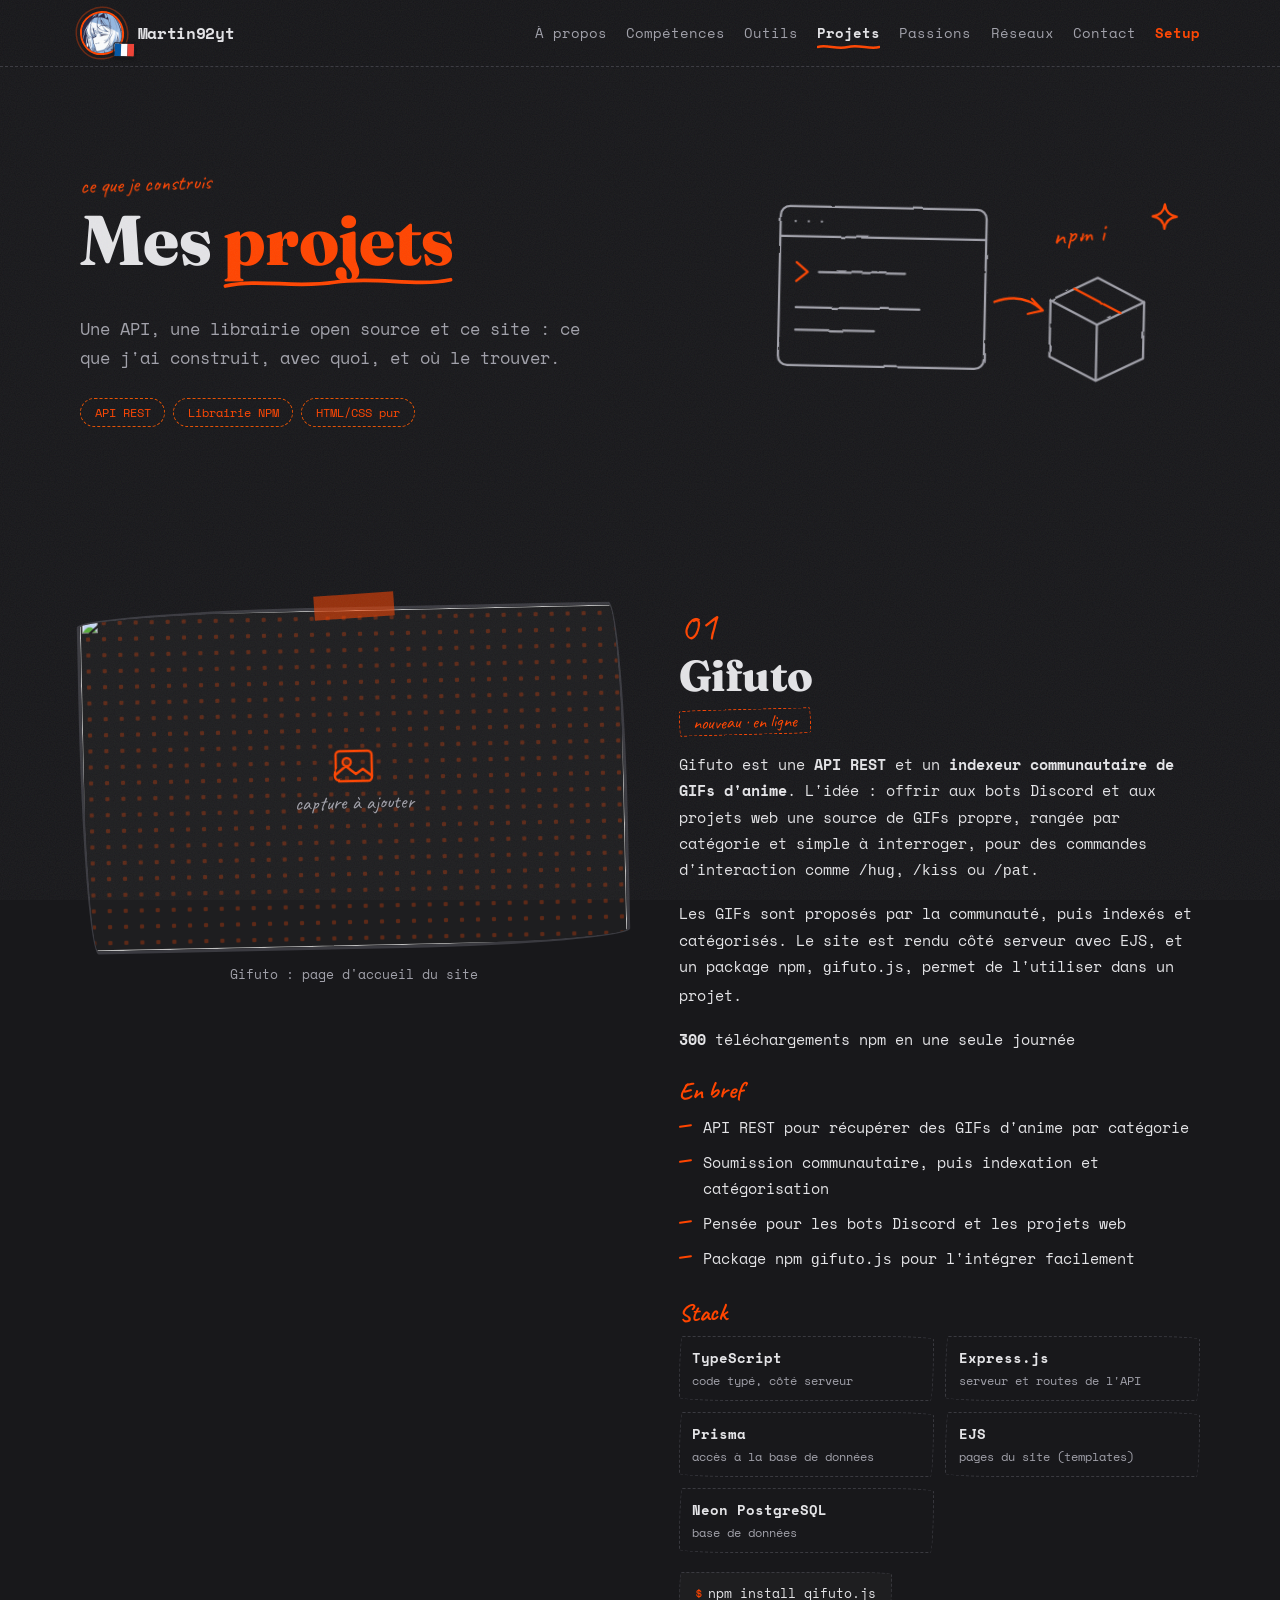
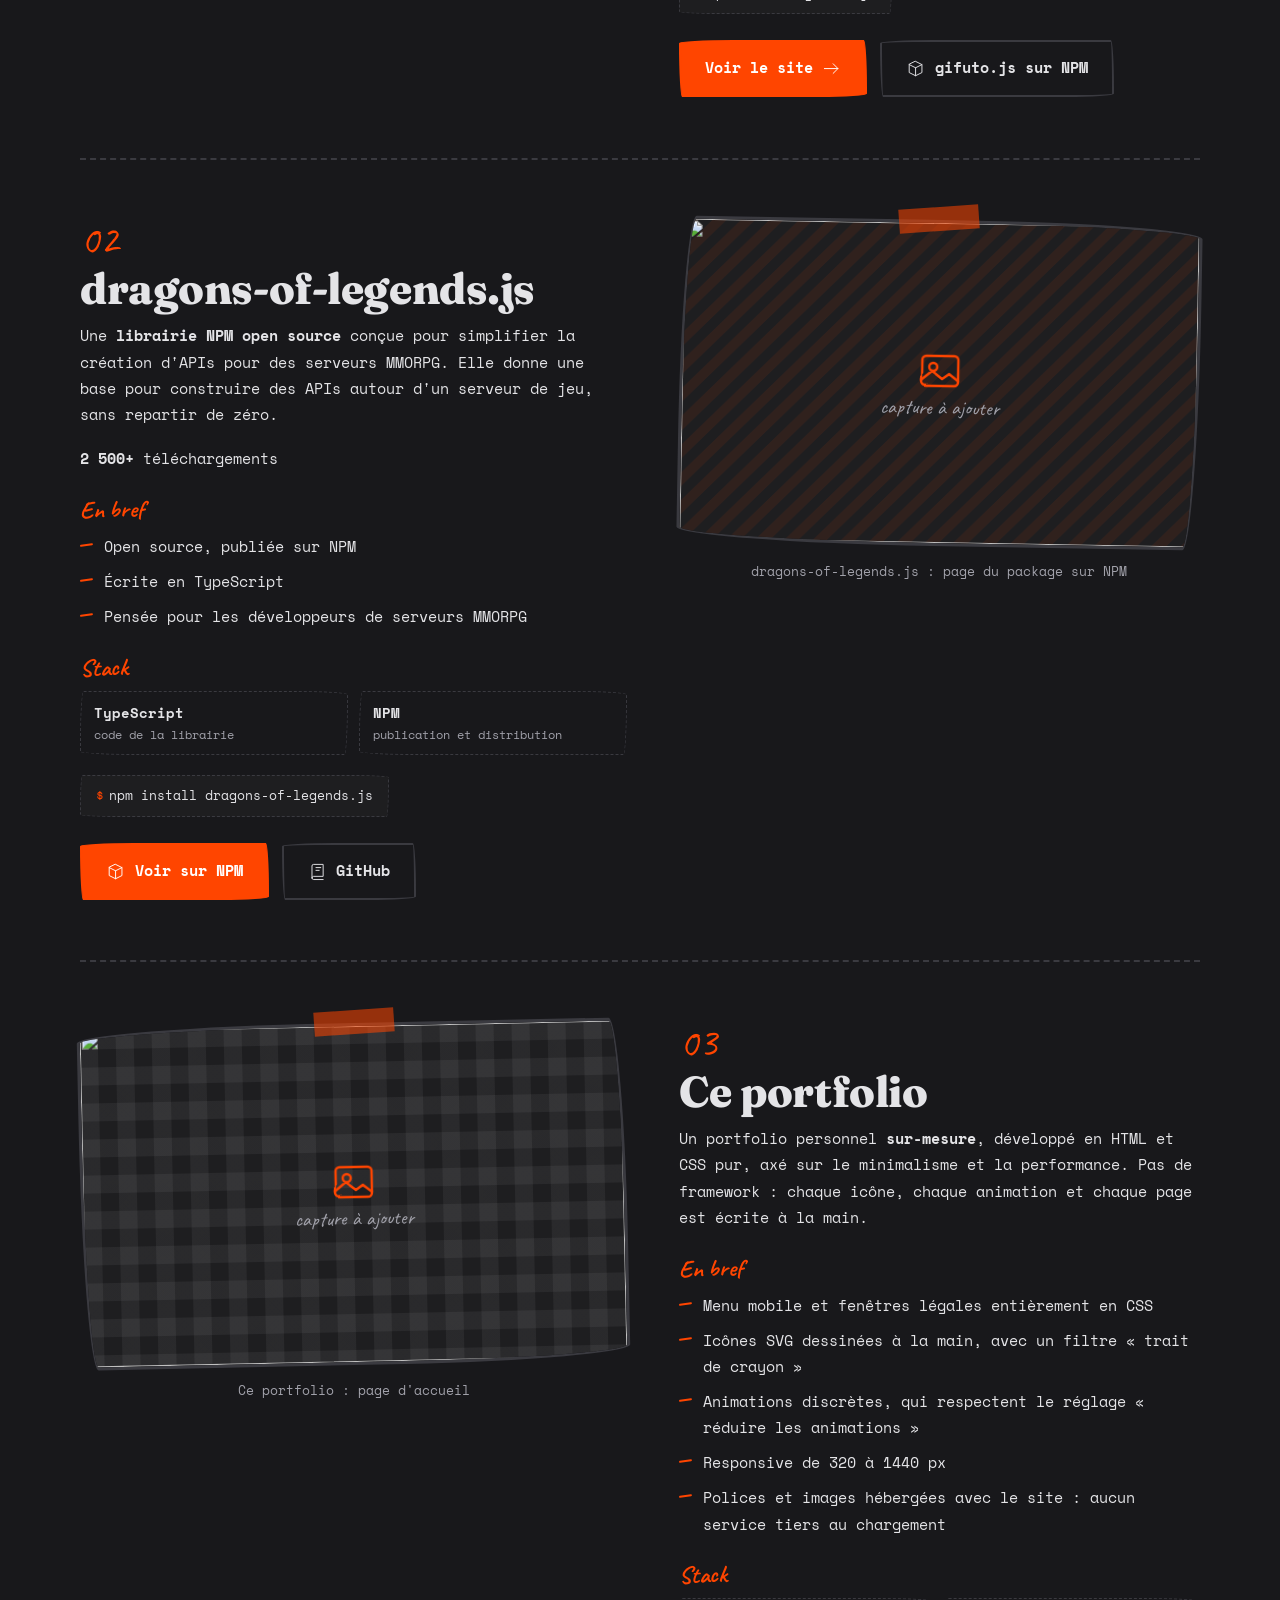
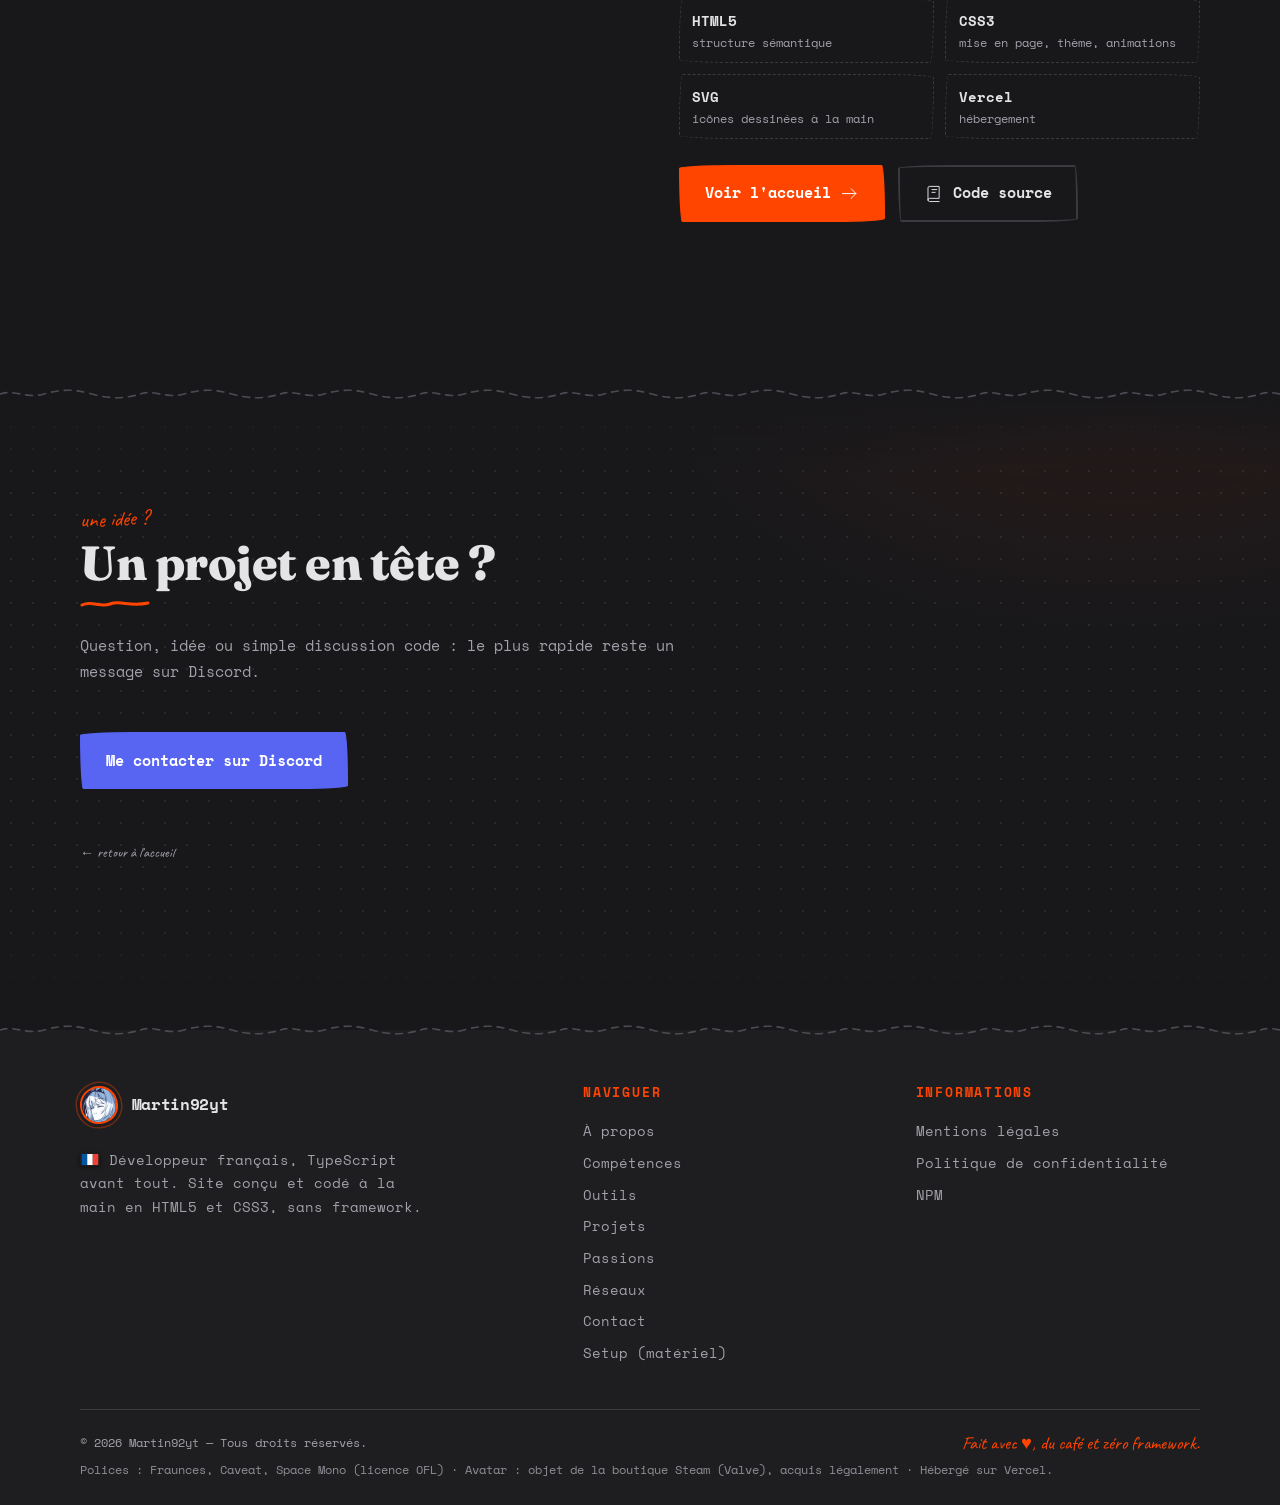
==== projets.html @ a7b9e007 "new pages" ====
<!DOCTYPE html>
<html lang="fr">
<head>
  <meta charset="UTF-8">
  <meta name="viewport" content="width=device-width, initial-scale=1">
  <title>Projets — Martin92yt</title>
  <meta name="description" content="Les projets de Martin92yt : Gifuto (API REST de GIFs d'anime), dragons-of-legends.js (librairie NPM) et ce portfolio.">
  <meta name="theme-color" content="#18181B">
  <meta name="author" content="Martin92yt">
  <meta name="robots" content="index, follow">

  <meta property="og:type" content="website">
  <meta property="og:site_name" content="Martin92yt">
  <meta property="og:locale" content="fr_FR">
  <meta property="og:title" content="Projets — Martin92yt">
  <meta property="og:description" content="Gifuto, dragons-of-legends.js et ce portfolio : stack, descriptions et liens.">
  <meta property="og:image" content="images/avatar.gif">
  <meta name="twitter:card" content="summary">

  <link rel="icon" type="image/gif" href="images/avatar.gif">
  <link rel="apple-touch-icon" href="images/avatar.gif">

  <link rel="stylesheet" href="style.css">
</head>
<body>

<!--
  ╔══════════════════════════════════════════════════════════════════╗
  ║  MODE D'EMPLOI : AJOUTER OU MODIFIER UN PROJET                   ║
  ╠══════════════════════════════════════════════════════════════════╣
  ║  Un projet = un bloc <article class="case"> à copier / coller.   ║
  ║  Les visuels sont alternés gauche / droite automatiquement.      ║
  ║                                                                  ║
  ║  CAPTURES D'ÉCRAN : dépose-les dans  images/projects/            ║
  ║    gifuto.png · dragons-of-legends.png · portfolio.png           ║
  ║  (format conseillé 16:10, par exemple 1600 × 1000 px).           ║
  ║  Tant que le fichier n'existe pas, un dessin de remplacement     ║
  ║  s'affiche à la place.                                           ║
  ║                                                                  ║
  ║  Dans un bloc :                                                  ║
  ║    <h3>En bref</h3>  + <ul class="points">  → points clés        ║
  ║    <h3>Stack</h3>    + <ul class="stack">   → technologies       ║
  ║    <div class="case-links">                 → boutons / liens    ║
  ║  Chaque <li> est une ligne à copier, modifier ou supprimer.      ║
  ╚══════════════════════════════════════════════════════════════════╝
-->

<!-- ============ SPRITE D'ICÔNES DESSINÉES À LA MAIN ============ -->
<svg width="0" height="0" style="position:absolute" aria-hidden="true" focusable="false">
  <defs>
    <filter id="rough" x="-5%" y="-5%" width="110%" height="110%">
      <feTurbulence type="fractalNoise" baseFrequency="0.04" numOctaves="2" seed="3" result="n"/>
      <feDisplacementMap in="SourceGraphic" in2="n" scale="2.6"/>
    </filter>

    <symbol id="flag-fr" viewBox="0 0 30 20"><rect width="10" height="20" fill="#0055A4"/><rect x="10" width="10" height="20" fill="#fff"/><rect x="20" width="10" height="20" fill="#EF4135"/></symbol>

    <symbol id="i-arrow" viewBox="0 0 48 48"><path d="M6 24h34M28 12l12 12-12 12"/></symbol>
    <symbol id="i-npm" viewBox="0 0 48 48"><path d="M24 6 40 14v20l-16 8L8 34V14z"/><path d="m8 14 16 8 16-8M24 22v20"/></symbol>
    <symbol id="i-repo" viewBox="0 0 48 48"><path d="M10 40V10a4 4 0 0 1 4-4h24v30H14a4 4 0 0 0-4 4zm0 0a4 4 0 0 0 4 4h24"/><path d="M20 14h12M20 21h8"/></symbol>
    <symbol id="i-image" viewBox="0 0 48 48"><rect x="6" y="9" width="36" height="30" rx="4"/><circle cx="17" cy="20" r="4"/><path d="M6 34l11-9 9 7 7-5 9 7"/></symbol>
  </defs>
</svg>

<a class="skip" href="#top">Aller au contenu</a>
<div class="progress" aria-hidden="true"></div>

<!-- ============ HEADER ============ -->
<header class="site-header">
  <div class="wrap header-in">
    <a class="brand" href="index.html" aria-label="Martin92yt — accueil" title="Martin92yt · Français">
      <span class="brand-avatar">
        <img src="images/avatar.gif" alt="" width="44" height="44" decoding="async">
        <svg class="flag" role="img" aria-label="Drapeau français"><use href="#flag-fr"/></svg>
      </span>
      <span class="brand-name">Martin92yt</span>
    </a>

    <span id="menu" class="menu-anchor" aria-hidden="true"></span>
    <span id="menu-closed" class="menu-anchor" aria-hidden="true"></span>

    <nav class="nav" aria-label="Navigation principale">
      <a href="index.html#a-propos">À propos</a>
      <a href="index.html#competences">Compétences</a>
      <a href="index.html#outils">Outils</a>
      <a href="projets.html" class="nav-page" aria-current="page">Projets</a>
      <a href="index.html#passions">Passions</a>
      <a href="index.html#reseaux">Réseaux</a>
      <a href="index.html#discord">Contact</a>
      <a href="setup.html" class="nav-page">Setup</a>
    </nav>

    <a class="menu-backdrop" href="#menu-closed" aria-label="Fermer le menu" tabindex="-1"></a>
    <a class="burger burger-open" href="#menu" aria-label="Ouvrir le menu"><span></span><span></span><span></span></a>
    <a class="burger burger-close" href="#menu-closed" aria-label="Fermer le menu"><span></span><span></span></a>
  </div>
</header>

<main id="top">

  <!-- ============ INTRO ============ -->
  <section class="page-hero">
    <div class="wrap hero-grid">
      <div class="hero-text">
        <p class="hand kicker">ce que je construis</p>
        <h1>Mes <em>projets</em></h1>
        <p class="lead">Une API, une librairie open source et ce site : ce que j'ai construit, avec quoi, et où le trouver.</p>
        <p class="tags glance"><span>API REST</span><span>Librairie NPM</span><span>HTML/CSS pur</span></p>
      </div>

      <!-- Dessin décoratif : un terminal, un paquet npm -->
      <svg class="scene" viewBox="0 0 480 290" role="img" aria-label="Dessin d'un terminal qui envoie un paquet npm.">
        <rect x="30" y="50" width="220" height="170" rx="10"/>
        <path d="M30 82h220M46 66h.1M60 66h.1M74 66h.1"/>
        <path class="acc" d="M48 110l12 10-12 10"/>
        <path d="M72 120h92M48 158h132M48 182h84"/>
        <path d="M260 148c20-8 38-4 52 8M300 144l12 12-16 4" class="acc"/>
        <path d="M320 145l50-25 50 25-50 25z"/>
        <path d="M320 145v60l50 25v-60M420 145v60l-50 25"/>
        <path class="acc" d="M345 132l50 25"/>
        <path class="acc" d="M440 40c1 8 5 12 13 13-8 1-12 5-13 13-1-8-5-12-13-13 8-1 12-5 13-13z"/>
        <text class="t" x="322" y="86" transform="rotate(-6 322 86)">npm i</text>
      </svg>
    </div>
  </section>

  <!-- ============ LES PROJETS ============ -->
  <section id="liste" class="section">
    <div class="wrap">

      <!-- ========== PROJET 01 : Gifuto ========== -->
      <article class="case" id="gifuto">
        <figure class="case-media reveal">
          <span class="tape"></span>
          <div class="shot">
            <div class="ph ph-ani" aria-hidden="true"><svg class="ico"><use href="#i-image"/></svg><span>capture à ajouter</span></div>
            <img src="images/projects/gifuto.png" alt="" width="1600" height="1000" loading="lazy" decoding="async" onerror="this.hidden=true">
          </div>
          <figcaption>Gifuto : page d'accueil du site</figcaption>
        </figure>

        <div class="case-body reveal">
          <span class="hand case-num">01</span>
          <h2>Gifuto</h2>
          <p class="hand case-status">nouveau · en ligne</p>

          <p>Gifuto est une <strong>API REST</strong> et un <strong>indexeur communautaire de GIFs d'anime</strong>. L'idée : offrir aux bots Discord et aux projets web une source de GIFs propre, rangée par catégorie et simple à interroger, pour des commandes d'interaction comme <code>/hug</code>, <code>/kiss</code> ou <code>/pat</code>.</p>
          <p>Les GIFs sont proposés par la communauté, puis indexés et catégorisés. Le site est rendu côté serveur avec EJS, et un package npm, <code>gifuto.js</code>, permet de l'utiliser dans un projet.</p>
          <p class="stat"><strong>300</strong> téléchargements npm en une seule journée</p>

          <h3>En bref</h3>
          <ul class="points">
            <li>API REST pour récupérer des GIFs d'anime par catégorie</li>
            <li>Soumission communautaire, puis indexation et catégorisation</li>
            <li>Pensée pour les bots Discord et les projets web</li>
            <li>Package npm <code>gifuto.js</code> pour l'intégrer facilement</li>
          </ul>

          <h3>Stack</h3>
          <ul class="stack">
            <li><b>TypeScript</b><small>code typé, côté serveur</small></li>
            <li><b>Express.js</b><small>serveur et routes de l'API</small></li>
            <li><b>Prisma</b><small>accès à la base de données</small></li>
            <li><b>EJS</b><small>pages du site (templates)</small></li>
            <li><b>Neon PostgreSQL</b><small>base de données</small></li>
          </ul>

          <p class="install"><span class="prompt">$</span>npm install gifuto.js</p>

          <div class="case-links">
            <a class="btn btn-primary" href="https://gifuto.vercel.app" target="_blank" rel="noopener">Voir le site <svg class="ico"><use href="#i-arrow"/></svg></a>
            <a class="btn btn-ghost" href="https://www.npmjs.com/package/gifuto.js" target="_blank" rel="noopener"><svg class="ico"><use href="#i-npm"/></svg> gifuto.js sur NPM</a>
            <!-- Dépôt GitHub de Gifuto : décommente et mets le bon lien.
            <a class="btn btn-ghost" href="https://github.com/Martin92yt/NOM-DU-DEPOT" target="_blank" rel="noopener"><svg class="ico"><use href="#i-repo"/></svg> GitHub</a>
            -->
          </div>
        </div>
      </article>

      <!-- ========== PROJET 02 : dragons-of-legends.js ========== -->
      <article class="case" id="dragons-of-legends">
        <figure class="case-media reveal">
          <span class="tape"></span>
          <div class="shot">
            <div class="ph ph-sat" aria-hidden="true"><svg class="ico"><use href="#i-image"/></svg><span>capture à ajouter</span></div>
            <img src="images/projects/dragons-of-legends.png" alt="" width="1600" height="1000" loading="lazy" decoding="async" onerror="this.hidden=true">
          </div>
          <figcaption>dragons-of-legends.js : page du package sur NPM</figcaption>
        </figure>

        <div class="case-body reveal">
          <span class="hand case-num">02</span>
          <h2>dragons-of-legends.js</h2>

          <p>Une <strong>librairie NPM open source</strong> conçue pour simplifier la création d'APIs pour des serveurs MMORPG. Elle donne une base pour construire des APIs autour d'un serveur de jeu, sans repartir de zéro.</p>
          <p class="stat"><strong>2&nbsp;500+</strong> téléchargements</p>

          <h3>En bref</h3>
          <ul class="points">
            <li>Open source, publiée sur NPM</li>
            <li>Écrite en TypeScript</li>
            <li>Pensée pour les développeurs de serveurs MMORPG</li>
          </ul>

          <h3>Stack</h3>
          <ul class="stack">
            <li><b>TypeScript</b><small>code de la librairie</small></li>
            <li><b>NPM</b><small>publication et distribution</small></li>
          </ul>

          <p class="install"><span class="prompt">$</span>npm install dragons-of-legends.js</p>

          <div class="case-links">
            <a class="btn btn-primary" href="https://www.npmjs.com/package/dragons-of-legends.js" target="_blank" rel="noopener"><svg class="ico"><use href="#i-npm"/></svg> Voir sur NPM</a>
            <a class="btn btn-ghost" href="https://github.com/Martin92yt/DragonsOfLegends.js" target="_blank" rel="noopener"><svg class="ico"><use href="#i-repo"/></svg> GitHub</a>
          </div>
        </div>
      </article>

      <!-- ========== PROJET 03 : ce portfolio ========== -->
      <article class="case" id="ce-portfolio">
        <figure class="case-media reveal">
          <span class="tape"></span>
          <div class="shot">
            <div class="ph ph-mc" aria-hidden="true"><svg class="ico"><use href="#i-image"/></svg><span>capture à ajouter</span></div>
            <img src="images/projects/portfolio.png" alt="" width="1600" height="1000" loading="lazy" decoding="async" onerror="this.hidden=true">
          </div>
          <figcaption>Ce portfolio : page d'accueil</figcaption>
        </figure>

        <div class="case-body reveal">
          <span class="hand case-num">03</span>
          <h2>Ce portfolio</h2>

          <p>Un portfolio personnel <strong>sur-mesure</strong>, développé en HTML et CSS pur, axé sur le minimalisme et la performance. Pas de framework : chaque icône, chaque animation et chaque page est écrite à la main.</p>

          <h3>En bref</h3>
          <ul class="points">
            <li>Menu mobile et fenêtres légales entièrement en CSS</li>
            <li>Icônes SVG dessinées à la main, avec un filtre « trait de crayon »</li>
            <li>Animations discrètes, qui respectent le réglage « réduire les animations »</li>
            <li>Responsive de 320 à 1440 px</li>
            <li>Polices et images hébergées avec le site : aucun service tiers au chargement</li>
          </ul>

          <h3>Stack</h3>
          <ul class="stack">
            <li><b>HTML5</b><small>structure sémantique</small></li>
            <li><b>CSS3</b><small>mise en page, thème, animations</small></li>
            <li><b>SVG</b><small>icônes dessinées à la main</small></li>
            <li><b>Vercel</b><small>hébergement</small></li>
          </ul>

          <div class="case-links">
            <a class="btn btn-primary" href="index.html">Voir l'accueil <svg class="ico"><use href="#i-arrow"/></svg></a>
            <a class="btn btn-ghost" href="https://github.com/Martin92yt/me" target="_blank" rel="noopener"><svg class="ico"><use href="#i-repo"/></svg> Code source</a>
          </div>
        </div>
      </article>

    </div>
  </section>

  <!-- ============ APPEL À CONTACT ============ -->
  <section class="section band">
    <div class="wrap">
      <header class="section-head reveal">
        <p class="hand kicker">une idée ?</p>
        <h2>Un projet en tête ?</h2>
        <p class="section-sub">Question, idée ou simple discussion code : le plus rapide reste un message sur Discord.</p>
      </header>
      <p class="section-cta reveal"><a class="btn btn-discord" href="https://discord.com/users/1197913159558779050" target="_blank" rel="noopener">Me contacter sur Discord</a></p>
      <p class="hand" style="margin-top:3rem"><a href="index.html" class="link">← retour à l'accueil</a></p>
    </div>
  </section>

</main>

<!-- ============ FOOTER ============ -->
<footer class="site-footer">
  <div class="wrap footer-grid">
    <div class="f-brand">
      <a class="brand brand-sm" href="index.html" aria-label="Martin92yt — accueil">
        <span class="brand-avatar">
          <img src="images/avatar.gif" alt="" width="38" height="38" loading="lazy" decoding="async">
        </span>
        <span class="brand-name">Martin92yt</span>
      </a>
      <p><svg class="flag flag-inline" role="img" aria-label="Drapeau français"><use href="#flag-fr"/></svg>Développeur français, TypeScript avant tout. Site conçu et codé à la main en HTML5 et CSS3, sans framework.</p>
    </div>

    <nav class="f-col" aria-label="Plan du site">
      <h4>Naviguer</h4>
      <a href="index.html#a-propos">À propos</a>
      <a href="index.html#competences">Compétences</a>
      <a href="index.html#outils">Outils</a>
      <a href="projets.html" aria-current="page">Projets</a>
      <a href="index.html#passions">Passions</a>
      <a href="index.html#reseaux">Réseaux</a>
      <a href="index.html#discord">Contact</a>
      <a href="setup.html">Setup (matériel)</a>
    </nav>

    <nav class="f-col" aria-label="Informations légales">
      <h4>Informations</h4>
      <a href="index.html#mentions-legales">Mentions légales</a>
      <a href="index.html#confidentialite">Politique de confidentialité</a>
      <a href="https://www.npmjs.com/package/dragons-of-legends.js" target="_blank" rel="noopener">NPM</a>
    </nav>
  </div>

  <div class="wrap f-bottom">
    <p>© 2026 Martin92yt — Tous droits réservés.</p>
    <p class="hand">Fait avec ♥, du café et zéro framework.</p>
    <p class="credits">Polices : Fraunces, Caveat, Space Mono (licence OFL) · Avatar : objet de la boutique Steam (Valve), acquis légalement · Hébergé sur Vercel.</p>
  </div>
</footer>

<!-- Apparition au défilement (facultatif : sans ce script, tout reste visible) -->
<script>
(function () {
  if (!('IntersectionObserver' in window)) return;
  var items = document.querySelectorAll('.reveal');
  if (!items.length) return;
  try {
    var io = new IntersectionObserver(function (entries) {
      entries.forEach(function (e) {
        if (e.isIntersecting) { e.target.classList.add('in'); io.unobserve(e.target); }
      });
    }, { threshold: 0.1, rootMargin: '0px 0px -6% 0px' });
    document.documentElement.classList.add('io');
    items.forEach(function (el) { io.observe(el); });
  } catch (err) {
    document.documentElement.classList.remove('io');
  }
})();
</script>

</body>
</html>
---- style.css ----
/* ---------- Polices (hébergées localement, dossier fonts/) ---------- */
@font-face { font-family: "Fraunces"; src: url("fonts/Fraunces.ttf") format("truetype"); font-weight: 100 900; font-style: normal; font-display: swap; }
@font-face { font-family: "Caveat"; src: url("fonts/Caveat.ttf") format("truetype"); font-weight: 400 700; font-style: normal; font-display: swap; }
@font-face { font-family: "Space Mono"; src: url("fonts/SpaceMono-Regular.ttf") format("truetype"); font-weight: 400; font-style: normal; font-display: swap; }
@font-face { font-family: "Space Mono"; src: url("fonts/SpaceMono-Bold.ttf") format("truetype"); font-weight: 700; font-style: normal; font-display: swap; }

/* =====================================================
   PORTFOLIO — "artisan du code"
   HTML5 + CSS3 pur (un mini filet de sécurité JS est
   fourni dans index.html pour l'apparition au scroll
   sur les vieux navigateurs, et il est facultatif).
   ===================================================== */

/* ---------- 1. Variables ---------- */
:root {
  --bg: #18181B;
  --bg-2: #1E1E20;
  --bg-3: #252529;
  --line: #3a3a40;
  --accent: #FF4500;
  --accent-2: #E65100;
  --text: #E4E4E7;
  --muted: #A1A1AA;
  /* Bleu "Discord", utilisé uniquement en touche secondaire dans la section Discord */
  --blurple: #5865F2;
  --blurple-dark: #4752C4;
  --blurple-soft: #99A2FF;

  --font-title: "Fraunces", Georgia, "Times New Roman", serif;
  --font-hand: "Caveat", "Segoe Print", "Bradley Hand", cursive;
  --font-body: "Space Mono", ui-monospace, "SFMono-Regular", Menlo, Consolas, monospace;

  --wobbly: 255px 15px 225px 15px / 15px 225px 15px 255px;
  --wobbly-2: 15px 225px 15px 255px / 225px 15px 255px 15px;
  --ease: cubic-bezier(.2, .8, .2, 1);

  /* Trait de soulignement dessiné à la main (réutilisé partout) */
  --scribble: url("data:image/svg+xml,%3Csvg xmlns='http://www.w3.org/2000/svg' viewBox='0 0 100 6' preserveAspectRatio='none'%3E%3Cpath d='M1 3c15-3 30 3 48 0s35 3 50 0' fill='none' stroke='%23FF4500' stroke-width='2.4' stroke-linecap='round'/%3E%3C/svg%3E");

}

/* ---------- 2. Base ---------- */
*, *::before, *::after { box-sizing: border-box; }

html { scroll-behavior: smooth; scroll-padding-top: 80px; }

body {
  margin: 0;
  background: var(--bg);
  color: var(--text);
  font-family: var(--font-body);
  font-size: 15px;
  line-height: 1.75;
  -webkit-font-smoothing: antialiased;
  overflow-x: hidden;
  animation: page-in .9s ease-out backwards;   /* apparition globale de la page */
}

/* Grain de papier très discret */
body::before {
  content: "";
  position: fixed; inset: 0;
  pointer-events: none;
  z-index: 100;
  opacity: .06;
  background-image: url("data:image/svg+xml,%3Csvg xmlns='http://www.w3.org/2000/svg' width='220' height='220'%3E%3Cfilter id='n'%3E%3CfeTurbulence type='fractalNoise' baseFrequency='.85' numOctaves='2' stitchTiles='stitch'/%3E%3C/filter%3E%3Crect width='100%25' height='100%25' filter='url(%23n)'/%3E%3C/svg%3E");
}

img, svg { max-width: 100%; }
a { color: inherit; text-decoration: none; }
p { margin: 0 0 1em; }
ul { margin: 0; padding: 0; list-style: none; }

h1, h2, h3, h4 {
  font-family: var(--font-title);
  line-height: 1.1;
  margin: 0 0 .5em;
  letter-spacing: -.01em;
}
h1 { font-size: clamp(2.4rem, 6vw, 4.4rem); font-weight: 800; }
h2 { font-size: clamp(2rem, 4.5vw, 3rem); font-weight: 800; }
h3 { font-size: 1.3rem; font-weight: 600; }
h1 em { font-style: normal; color: var(--accent); position: relative; white-space: nowrap; }
h1 em::after {
  content: "";
  position: absolute; left: 0; right: 0; bottom: -.12em; height: .22em;
  background: no-repeat center/100% 100% url("data:image/svg+xml,%3Csvg xmlns='http://www.w3.org/2000/svg' viewBox='0 0 200 12' preserveAspectRatio='none'%3E%3Cpath d='M2 8c30-6 60 2 95-3s70 4 101-2' fill='none' stroke='%23FF4500' stroke-width='3' stroke-linecap='round'/%3E%3C/svg%3E");
  transform-origin: left;
  animation: scribble 1s .9s var(--ease) both;
}

.wrap { width: min(1120px, 100% - 2.5rem); margin-inline: auto; }

.hand {
  font-family: var(--font-hand);
  font-size: 1.35rem;
  line-height: 1.2;
  color: var(--accent);
}

:focus-visible { outline: 2px dashed var(--accent); outline-offset: 4px; }
::selection { background: var(--accent); color: #fff; }

.skip {
  position: absolute; left: -999px; top: 8px;
  background: var(--accent); color: #fff; padding: .5rem 1rem; z-index: 200;
}
.skip:focus { left: 8px; }

/* ---------- 3. Icônes dessinées à la main ---------- */
.ico {
  width: 1.3em; height: 1.3em;
  fill: none;
  stroke: currentColor;
  stroke-width: 2.4;
  stroke-linecap: round;
  stroke-linejoin: round;
  filter: url(#rough);           /* effet "trait de crayon" */
  vertical-align: -.25em;
  flex: none;
}
.ico-xl { width: 72px; height: 72px; color: var(--accent); stroke-width: 1.7; }

/* ---------- 4. Barre de progression (très fine) ---------- */
.progress {
  display: none;
  position: fixed; top: 0; left: 0; right: 0; z-index: 60;
  height: 2px;
  background: var(--accent);
  opacity: .85;
  transform-origin: left;
  scale: 0 1;
  pointer-events: none;
}
@supports (animation-timeline: scroll()) {
  .progress {
    display: block;
    animation: progress linear both;
    animation-timeline: scroll(root block);
  }
}

/* ---------- 5. Header & marque ---------- */
.site-header {
  position: sticky; top: 0; z-index: 50;
  background: rgba(24, 24, 27, .82);
  backdrop-filter: blur(10px);
  -webkit-backdrop-filter: blur(10px);
  border-bottom: 1px dashed var(--line);
  animation: drop-in .8s var(--ease) .1s backwards;
}
.header-in {
  display: flex; align-items: center; gap: 1.1rem;
  min-height: 66px;
}

/* Marque : [avatar] @pseudo */
.brand {
  display: inline-flex; align-items: center; gap: .85rem;
  font-family: var(--font-body); font-weight: 700; font-size: 1.02rem; letter-spacing: -.02em;
  -webkit-tap-highlight-color: transparent;
}
.brand-avatar {
  position: relative; flex: none;
  width: 44px; height: 44px;
  transform: rotate(-4deg);
  transition: transform .4s var(--ease);
}
.brand:hover .brand-avatar { transform: rotate(3deg) scale(1.08); }
/* Médaillon au trait légèrement irrégulier, cerclé d'orange */
.brand-avatar img {
  display: block; width: 100%; height: 100%; object-fit: cover;
  background: var(--bg-3);
  border: 2px solid var(--accent);
  border-radius: 52% 48% 50% 46% / 48% 52% 46% 50%;
  box-shadow: 0 0 0 3px var(--bg), 0 0 0 4.5px rgba(255, 69, 0, .35);
}
.brand-name { transition: color .25s; }
.brand:hover .brand-name { color: #fff; }
.brand-sm { font-size: .98rem; }
.brand-sm .brand-avatar { width: 38px; height: 38px; }
.brand-sm .brand-avatar img { box-shadow: 0 0 0 3px var(--bg-2), 0 0 0 4.5px rgba(255, 69, 0, .35); }

/* Petit drapeau français, collé en bas à droite de l'avatar */
.flag {
  display: block; width: 22px; height: 15px;
  border-radius: 2px;
  border: 1.5px solid var(--bg);
  box-shadow: 0 1px 4px rgba(0, 0, 0, .5);
}
.brand-avatar .flag { position: absolute; right: -10px; bottom: -4px; transform: rotate(6deg); }
.flag-inline { display: inline-block; width: 20px; height: 13px; margin-right: .55rem; vertical-align: -1px; border-color: var(--bg-2); }

.nav { display: flex; gap: 1.2rem; margin-left: auto; }
.nav a {
  position: relative;
  color: var(--muted);
  font-size: .86rem;
  padding: .2rem 0;
  transition: color .25s;
}
.nav a::after {
  content: "";
  position: absolute; left: 0; bottom: -2px;
  width: 100%; height: 6px;
  background: no-repeat left/0 100% var(--scribble);
  transition: background-size .45s var(--ease);
}
.nav a:hover { color: var(--text); }
.nav a:hover::after { background-size: 100% 100%; }
/* Lien vers l'autre page du site, et page courante */
.nav a.nav-page { color: var(--accent); font-weight: 700; }
.nav a[aria-current="page"] { color: var(--text); }
.nav a[aria-current="page"]::after { background-size: 100% 100%; }

/* Éléments du menu mobile : cachés sur ordinateur */
.menu-anchor { position: fixed; top: 0; left: 0; width: 1px; height: 1px; visibility: hidden; pointer-events: none; }
.burger, .menu-backdrop { display: none; }

/* ---------- 6. Sections & second fond ---------- */
.section { padding: clamp(4rem, 9vw, 7rem) 0; position: relative; }
.section-head { margin-bottom: 3rem; max-width: 640px; }
.section-head h2::after {
  content: ""; display: block; width: 70px; height: 8px; margin-top: .6rem;
  background: no-repeat center/100% 100% url("data:image/svg+xml,%3Csvg xmlns='http://www.w3.org/2000/svg' viewBox='0 0 70 8'%3E%3Cpath d='M2 5c10-5 18 3 28-1s20 3 38-1' fill='none' stroke='%23FF4500' stroke-width='3' stroke-linecap='round'/%3E%3C/svg%3E");
}
.section-sub { color: var(--muted); margin-top: 1.2rem; }
.kicker { margin: 0 0 .3rem; transform: rotate(-2deg); display: inline-block; }

/* Sections "papier quadrillé" : points discrets + halo chaud très léger,
   fondus en haut et en bas pour éviter tout bord net. */
.band { isolation: isolate; --glow: 88% 0%; }
#projets { --glow: 8% 100%; }
#discord { --glow: 50% 0%; --glow-c: 88, 101, 242; }
.band::before {
  content: "";
  position: absolute; inset: 0; z-index: -1; pointer-events: none;
  background:
    radial-gradient(55% 60% at var(--glow), rgba(var(--glow-c, 255, 69, 0), .07), transparent 70%),
    radial-gradient(rgba(228, 228, 231, .09) 1px, transparent 1.3px) 0 0 / 22px 22px;
  -webkit-mask-image: linear-gradient(transparent, #000 14%, #000 86%, transparent);
          mask-image: linear-gradient(transparent, #000 14%, #000 86%, transparent);
}

/* Séparateurs ondulés tracés à la main. Ils glissent très lentement sur l'axe X :
   le motif fait exactement 140 px, donc la boucle est parfaitement continue. */
.band::after,
.site-footer::before {
  content: "";
  position: absolute; top: -6px; left: 0; right: 0; height: 12px; z-index: 1; pointer-events: none;
  background: repeat-x 0 50% / 140px 12px url("data:image/svg+xml,%3Csvg xmlns='http://www.w3.org/2000/svg' viewBox='0 0 140 12'%3E%3Cpath d='M0 6C14 1 26 11 44 6S74 1 92 6 124 11 140 6' fill='none' stroke='%234a4a52' stroke-width='1.6' stroke-linecap='round' stroke-dasharray='7 6'/%3E%3C/svg%3E");
  animation: drift 16s linear infinite;
}
.site-footer::before { animation-direction: reverse; animation-duration: 22s; }

/* ---------- 7. Boutons & liens ---------- */
.btn {
  position: relative;
  display: inline-flex; align-items: center; gap: .6rem;
  font-family: var(--font-body); font-weight: 700; font-size: .92rem;
  padding: .85rem 1.5rem;
  border: 2px solid var(--accent);
  border-radius: var(--wobbly);
  color: var(--text);
  transition: transform .3s var(--ease), background .3s, color .3s;
  isolation: isolate;
}
/* second tracé, décalé : effet "recopié au crayon" */
.btn::before {
  content: "";
  position: absolute; inset: -5px -4px -4px -5px;
  border: 1.5px solid var(--accent-2);
  border-radius: var(--wobbly-2);
  opacity: 0;
  transform: scale(.94) rotate(-1.5deg);
  transition: opacity .3s, transform .45s var(--ease);
  z-index: -1;
}
.btn:hover { transform: translateY(-2px) rotate(-.8deg); }
.btn:hover::before { opacity: 1; transform: scale(1) rotate(0); }
.btn .ico { transition: transform .3s var(--ease); }
.btn:hover .ico { transform: translateX(5px); }

.btn-primary { background: var(--accent); color: #fff; }
.btn-primary:hover { background: var(--accent-2); border-color: var(--accent-2); }
.btn-ghost { background: transparent; border-color: var(--line); color: var(--text); }
.btn-ghost:hover { border-color: var(--accent); }

.link {
  position: relative; display: inline-block;
  color: var(--muted); font-size: .88rem; padding: .2rem 0;
  transition: color .25s;
}
.link::after {
  content: ""; position: absolute; left: 0; bottom: -2px; width: 100%; height: 6px;
  background: no-repeat left/0 100% var(--scribble);
  transition: background-size .45s var(--ease);
}
.link:hover { color: var(--text); }
.link:hover::after { background-size: 100% 100%; }

/* ---------- 8. Hero / À propos ---------- */
.hero { padding-top: clamp(3rem, 8vw, 6rem); }
.hero-grid { display: grid; grid-template-columns: 1.35fr 1fr; gap: 4rem; align-items: center; }
.lead { font-size: 1.05rem; color: var(--text); }
.hero-text p:not(.lead):not(.kicker) { color: var(--muted); }
.hero-text strong { color: var(--accent); font-weight: 700; }
.hero-cta { display: flex; flex-wrap: wrap; gap: 1.2rem; align-items: center; margin-top: 2rem; }

/* Entrée en cascade au chargement (fonctionne dans tous les navigateurs) */
.hero-text > * { animation: rise .9s var(--ease) both; }
.hero-text > :nth-child(1) { animation-delay: .25s; }
.hero-text > :nth-child(2) { animation-delay: .37s; }
.hero-text > :nth-child(3) { animation-delay: .49s; }
.hero-text > :nth-child(4) { animation-delay: .61s; }
.hero-text > :nth-child(5) { animation-delay: .73s; }
.portrait { animation: rise 1s var(--ease) .55s both; }

.portrait { margin: 0; position: relative; justify-self: center; }
.polaroid {
  background: #ececec;
  padding: 1rem 1rem .7rem;
  transform: rotate(3deg);
  box-shadow: 0 18px 40px rgba(0,0,0,.5);
  width: min(320px, 78vw);
  transition: transform .5s var(--ease);
}
.polaroid:hover { transform: rotate(0deg) scale(1.02); }
.polaroid-img {
  position: relative;
  background: var(--bg-2);
  aspect-ratio: 1;
  overflow: hidden;
}
/* Le dessin sert de secours : il est recouvert par l'avatar une fois chargé */
.polaroid-img .doodle {
  position: absolute; inset: 6%;
  width: 88%; height: 88%;
  fill: none; stroke: var(--text); stroke-width: 2.6;
  stroke-linecap: round; stroke-linejoin: round;
  filter: url(#rough);
}
.polaroid-img .doodle circle { stroke: var(--accent); }
.polaroid-img img {
  position: relative; z-index: 1;
  display: block; width: 100%; height: 100%;
  object-fit: cover;
}
.polaroid figcaption { color: #333; text-align: center; padding-top: .6rem; }
.tape {
  position: absolute; top: -14px; left: 50%;
  width: 90px; height: 26px; margin-left: -45px;
  background: rgba(255, 69, 0, .55);
  transform: rotate(-4deg);
  z-index: 2;
}
.note-arrow { position: absolute; right: -10px; bottom: -34px; transform: rotate(-5deg); color: var(--muted); font-size: 1.15rem; margin: 0; }

/* ---------- 9. Compétences ---------- */
.chips { display: flex; flex-wrap: wrap; gap: 1.2rem; }
/* Grille unifiée : toutes les technologies au même format */
.chips-grid { display: grid; grid-template-columns: repeat(auto-fill, minmax(215px, 1fr)); gap: 1.2rem; }

.chip {
  display: grid; grid-template-columns: auto 1fr; column-gap: .9rem;
  align-items: center;
  padding: 1rem 1.4rem 1rem 1.1rem;
  background: var(--bg-2);
  border: 2px solid var(--line);
  border-radius: var(--wobbly);
  transition: transform .35s var(--ease), border-color .3s, background .3s;
}
.chip .ico { grid-row: span 2; width: 2.3rem; height: 2.3rem; color: var(--accent); transition: transform .5s var(--ease); }
.chip b { font-family: var(--font-title); font-size: 1.1rem; font-weight: 600; line-height: 1.2; }
.chip small { color: var(--muted); font-size: .75rem; }
.chip:nth-child(odd)  { transform: rotate(-1.2deg); }
.chip:nth-child(even) { transform: rotate(1deg); border-radius: var(--wobbly-2); }
.chip:hover { transform: rotate(0) translateY(-5px); border-color: var(--accent); background: var(--bg-3); }
.chip:hover .ico { transform: rotate(-12deg) scale(1.15); }

/* TypeScript : mis en avant avec discrétion (contour orangé, petit trait sous le nom).
   Le trait est limité à la largeur du mot (justify-self: start), il ne dépasse plus. */
.chip-lead { border-color: var(--accent); background: rgba(255, 69, 0, .07); }
.chip-lead b { position: relative; justify-self: start; padding-bottom: .3rem; }
.chip-lead b::after {
  content: ""; position: absolute; left: 0; right: 0; bottom: 0; height: 6px;
  background: no-repeat center/100% 100% var(--scribble);
}
.chip-lead small { color: var(--accent); }

/* Sous-section isolée : apprentissage & exploration créative */
.explore { margin-top: 3.2rem; padding-top: 2rem; border-top: 1px dashed var(--line); }
.explore h3 { display: flex; flex-wrap: wrap; align-items: baseline; gap: .1rem .6rem; margin-bottom: 1.2rem; }
.explore h3 small { font-family: var(--font-body); font-size: .78rem; font-weight: 400; color: var(--muted); }
.chip-explore { border-style: dashed; }
.chip-explore .ico { color: var(--muted); }
.chip-explore:hover .ico { color: var(--accent); }

/* ---------- 10. Outils ---------- */
.bench {
  display: grid; grid-template-columns: repeat(auto-fit, minmax(270px, 1fr));
  gap: 3rem 1.8rem; align-items: start;
}
.drawer {
  position: relative;
  border: 2px dashed var(--line);
  border-radius: var(--wobbly);
  padding: 2.2rem 1.5rem 1.2rem;
  transition: transform .4s var(--ease), border-color .3s;
}
.drawer-1 { transform: rotate(-.8deg); }
.drawer-2 { transform: rotate(.6deg); border-radius: var(--wobbly-2); }
.drawer-3 { transform: rotate(-.4deg); }
.drawer:hover { transform: rotate(0) translateY(-5px); border-color: var(--accent); }

/* Étiquette de tiroir */
.label {
  position: absolute; top: -17px; left: 22px; margin: 0;
  background: var(--bg);
  border: 1.5px solid var(--accent);
  border-radius: 6px 3px 7px 3px;
  padding: 0 .8rem;
  color: var(--accent);
  font-family: var(--font-hand); font-size: 1.3rem; font-weight: 700; line-height: 1.55;
  letter-spacing: 0;
  transform: rotate(-2deg);
}
.tools li { display: flex; align-items: center; gap: .95rem; padding: .7rem 0; }
.tools li + li { border-top: 1px dashed var(--line); }
.tool-ico {
  flex: none; width: 48px; height: 48px;
  display: grid; place-items: center;
  border: 1.5px solid var(--line);
  border-radius: 50% 42% 55% 45%;
  color: var(--accent);
  transition: transform .4s var(--ease), border-color .3s;
}
.tool-ico .ico { width: 1.6rem; height: 1.6rem; }
.tools li:hover .tool-ico { transform: rotate(-10deg) scale(1.08); border-color: var(--accent); }
.tools b { display: block; font-family: var(--font-title); font-size: 1.1rem; font-weight: 600; line-height: 1.2; }
.tools small { display: block; color: var(--muted); font-size: .75rem; line-height: 1.4; }

/* ---------- 11. Projets ---------- */
.projects {
  display: grid; grid-template-columns: 2fr 1fr; gap: 2.4rem 1.8rem;
}
.card {
  position: relative;
  background: var(--bg-2);
  border: 2px solid var(--line);
  border-radius: var(--wobbly);
  padding: 1.7rem 1.5rem 1.4rem;
  transition: transform .4s var(--ease), border-color .3s, box-shadow .4s;
}
.card .tape, .hobby .tape { width: 70px; height: 22px; margin-left: -35px; top: -12px; }
.card-1 { transform: rotate(-.8deg); }
.card-2 { transform: rotate(.9deg); border-radius: var(--wobbly-2); }
.card:hover {
  transform: rotate(0) translateY(-8px);
  border-color: var(--accent);
  box-shadow: 8px 8px 0 rgba(255, 69, 0, .25);
}
.card-3 { transform: rotate(.5deg); }
.card-full { grid-column: 1 / -1; }
.card-wide { display: grid; grid-template-columns: 1fr 1.1fr; gap: 1.8rem; align-items: center; }
.card-wide .preview { margin-bottom: 0; }

/* Tampon collé sur le bord d'une carte */
.stamp {
  position: absolute; top: -15px; right: 26px; z-index: 3;
  background: var(--bg);
  border: 2px dashed var(--accent);
  border-radius: 8px 4px 9px 4px;
  padding: 0 .8rem;
  font-size: 1.15rem; font-weight: 700; line-height: 1.5;
  transform: rotate(3deg);
}

.preview {
  background: var(--bg);
  border: 1.5px solid var(--line);
  border-radius: 10px 4px 12px 4px;
  margin-bottom: 1.2rem;
  overflow: hidden;
  transition: border-color .3s;
}
.card:hover .preview { border-color: var(--accent); }
.win { display: flex; gap: 5px; padding: 8px 10px; border-bottom: 1.5px solid var(--line); }
.win i { width: 8px; height: 8px; border-radius: 50%; border: 1.5px solid var(--muted); }
.win i:first-child { border-color: var(--accent); }

.terminal {
  padding: 1.5rem 14px 1.7rem;
  font-size: .8rem; color: var(--text);
  white-space: nowrap; overflow: hidden; text-overflow: ellipsis;
}
.terminal .prompt { color: var(--accent); margin-right: .6ch; }
.terminal .cmd { color: var(--muted); margin-left: 2.2ch; }
.card code {
  font-family: var(--font-body); font-size: .82em; color: var(--text);
  background: var(--bg); border: 1px dashed var(--line); border-radius: 4px; padding: .05em .4em;
}
.caret {
  display: inline-block; width: .6ch; height: 1.15em; margin-left: 2px;
  background: var(--accent); vertical-align: -.2em;
  animation: blink 1.1s steps(1) infinite;
}

.skeleton { padding: 14px; display: grid; gap: 8px; }
.skeleton b { height: 9px; border-radius: 9px; background: var(--line); transition: background .4s, width .6s var(--ease); width: 100%; }
.skeleton b:nth-child(2) { width: 82%; }
.skeleton b:nth-child(3) { width: 64%; }
.skeleton b.s { width: 40%; background: var(--accent-2); opacity: .8; }
.skeleton-2 b:first-child { width: 55%; height: 14px; background: var(--accent-2); opacity: .8; }
.card:hover .skeleton b:not(.s) { width: 100%; background: #4a4a52; }

.tags { display: flex; gap: .5rem; flex-wrap: wrap; margin-bottom: .6rem; }
.tags span {
  font-size: .7rem; color: var(--accent);
  border: 1px dashed var(--accent-2);
  padding: .05rem .6rem; border-radius: 999px;
}
.card h3 { margin-bottom: .4rem; }
.card p:not(.tags) { color: var(--muted); font-size: .88rem; }
.card p.stat { color: var(--text); font-size: .85rem; margin-bottom: 0; }
.card p.stat strong { color: var(--accent); font-family: var(--font-title); font-size: 1.15rem; }
.card p.stat span { color: var(--muted); }
.card p.here { color: var(--accent); font-size: 1.25rem; margin: .8rem 0 0; transform: rotate(-2deg); }
.card-links { display: flex; gap: 1.3rem; margin-top: 1rem; }
.card-links a {
  display: inline-flex; align-items: center; gap: .4rem;
  font-weight: 700; font-size: .85rem;
  border-bottom: 2px solid transparent;
  transition: color .25s, border-color .25s;
}
.card-links a:hover { color: var(--accent); border-color: var(--accent); }

/* ---------- 12. Hors code & passions ---------- */
.hobbies { display: grid; grid-template-columns: repeat(3, 1fr); gap: 1.8rem 1.4rem; }
.hobby {
  position: relative;
  display: flex; flex-direction: column; gap: 1rem;
  padding: 1rem 1rem 1.3rem;
  background: var(--bg-2);
  border: 1.5px solid var(--line);
  border-radius: 14px;
  transition: transform .4s var(--ease), border-color .3s, background .3s;
}
.hobby:nth-child(odd)  { transform: rotate(-.6deg); }
.hobby:nth-child(even) { transform: rotate(.5deg); }
.hobby:hover { transform: rotate(0) translateY(-5px); border-color: var(--accent); background: var(--bg-3); }
.hobby-body { padding: 0 .45rem; }
.hobby h3 { margin: 0 0 .1rem; font-size: 1.3rem; }
.hobby .hours { margin: 0 0 .5rem; color: var(--muted); font-size: .82rem; }
.hobby .hours strong { font-family: var(--font-title); font-size: 1.55rem; font-weight: 800; color: var(--accent); margin-right: .15rem; }
.hobby .desc { margin: 0; color: var(--muted); font-size: .86rem; }

/* Carte principale (Minecraft) : visuel à gauche, texte à droite */
.hobby-main {
  grid-column: span 2;
  display: grid; grid-template-columns: 1.15fr 1fr; align-items: center; gap: 1.5rem;
  padding: 1.2rem;
  border-color: rgba(255, 69, 0, .55); background: rgba(255, 69, 0, .05);
}
.hobby-main .hobby-body { padding: 0 .6rem 0 0; }
.hobby-main h3 { font-size: 1.7rem; }
.hobby-main .hours strong { font-size: 2.3rem; }
.hobby-main .desc { font-size: .92rem; }

/* Visuel : format bannière Steam (460 × 215). Un placeholder en CSS reste dessous :
   il s'affiche tel quel s'il n'y a pas d'image, ou si l'image ne se charge pas. */
.hobby-media {
  position: relative; overflow: hidden;
  aspect-ratio: 460 / 215;
  background: var(--bg);
  border: 1.5px solid var(--line);
  border-radius: 10px 4px 12px 4px;
  transition: border-color .3s;
}
.hobby:hover .hobby-media { border-color: var(--accent); }
.hobby-media > img {
  position: absolute; inset: 0; z-index: 1;
  display: block; width: 100%; height: 100%; object-fit: cover;
  transition: transform .6s var(--ease);
}
.hobby:hover .hobby-media > img { transform: scale(1.04); }

.ph { position: absolute; inset: 0; display: grid; place-content: center; justify-items: center; gap: .15rem; text-align: center; }
.ph .ico { width: 3rem; height: 3rem; color: var(--accent); }
.ph span { font-family: var(--font-hand); font-size: 1.25rem; line-height: 1.1; color: var(--muted); }
.ph-mc  { background: linear-gradient(90deg, rgba(228, 228, 231, .06) 50%, transparent 50%) 0 0 / 36px 36px, linear-gradient(rgba(228, 228, 231, .06) 50%, transparent 50%) 0 0 / 36px 36px, var(--bg-2); }
.ph-sat { background: repeating-linear-gradient(135deg, rgba(255, 69, 0, .08) 0 10px, transparent 10px 20px), var(--bg-2); }
.ph-sub { background: repeating-linear-gradient(180deg, rgba(90, 170, 200, .12) 0 2px, transparent 2px 13px), linear-gradient(180deg, var(--bg-2), #172a31); }
.ph-gen { background: radial-gradient(circle at 72% 28%, rgba(222, 184, 100, .2), transparent 52%), radial-gradient(rgba(228, 228, 231, .14) 1px, transparent 1.4px) 0 0 / 18px 18px, var(--bg-2); }
.ph-ani { background: radial-gradient(rgba(255, 69, 0, .28) 2px, transparent 2.6px) 0 0 / 16px 16px, var(--bg-2); }

/* ---------- 13. Réseaux ---------- */
.socials { display: grid; grid-template-columns: repeat(2, 1fr); gap: 1.4rem; }
.social {
  position: relative;
  display: grid; grid-template-columns: auto 1fr auto; align-items: center; gap: 1.1rem;
  padding: 1.5rem 1.6rem;
  background: var(--bg-2);
  border: 1.5px solid var(--line);
  border-radius: 14px;
  transition: transform .35s var(--ease), border-color .3s, background .3s;
}
.social .ico-lg { width: 2.5rem; height: 2.5rem; color: var(--text); transition: color .3s, transform .45s var(--ease); }
.s-text b {
  position: relative; display: inline-block;
  font-family: var(--font-title); font-size: 1.25rem; font-weight: 600; line-height: 1.25;
}
.s-text b::after {
  content: ""; position: absolute; left: 0; bottom: -4px; width: 100%; height: 6px;
  background: no-repeat left/0 100% var(--scribble);
  transition: background-size .45s var(--ease);
}
.s-text small { display: block; color: var(--muted); font-size: .8rem; overflow-wrap: anywhere; }
.s-arrow { color: var(--muted); transition: transform .35s var(--ease), color .3s; }
.social:hover { transform: translateY(-4px); border-color: var(--accent); background: var(--bg-3); }
.social:hover .ico-lg { color: var(--accent); transform: rotate(-8deg) scale(1.08); }
.social:hover .s-arrow { color: var(--accent); transform: translateX(6px); }
.social:hover .s-text b::after { background-size: 100% 100%; }

.social-main { border-color: var(--accent); background: rgba(255, 69, 0, .07); }
.social-main .ico-lg { color: var(--accent); }
.s-badge {
  position: absolute; top: -14px; right: 18px;
  background: var(--bg); padding: 0 .7rem;
  font-size: 1.15rem; transform: rotate(2deg);
}
.s-badge-muted { color: var(--muted); }   /* étiquette discrète : chaîne YouTube en pause */

/* ---------- 14. Discord (bloc fin) ---------- */
.discord-card {
  position: relative;
  display: grid; grid-template-columns: auto 1fr; gap: 2.2rem; align-items: center;
  padding: clamp(1.5rem, 3.6vw, 2.3rem) clamp(1.5rem, 4vw, 2.8rem);
  background: var(--bg-2);
  border: 1.5px solid var(--accent);
  border-radius: var(--wobbly);
  box-shadow: 7px 7px 0 rgba(88, 101, 242, .3);
  overflow: hidden;
}
.discord-card::before {
  content: "";
  position: absolute; inset: 8px;
  border: 1px dashed rgba(88, 101, 242, .5);
  border-radius: var(--wobbly-2);
  pointer-events: none;
}
.discord-card .ico-xl { color: var(--blurple); animation: wiggle 5s ease-in-out infinite; }
.discord-text h2 { font-size: clamp(1.7rem, 3.6vw, 2.3rem); margin-bottom: .5rem; }
.discord-text p:not(.kicker):not(.discord-id-label):not(.discord-id):not(.discord-name) { color: var(--muted); max-width: 52ch; margin-bottom: .6rem; }
.discord-id-label { margin: 1rem 0 .1rem; font-size: .74rem; text-transform: uppercase; letter-spacing: .14em; color: var(--muted); }
.discord-id {
  display: inline-block;
  font-family: var(--font-title); font-weight: 800;
  font-size: clamp(1.6rem, 4vw, 2.3rem);
  margin: 0; overflow-wrap: anywhere;
  position: relative;
}
.discord-id .at { color: var(--accent); }
.discord-id::after {
  content: ""; position: absolute; left: 0; bottom: -4px; width: 100%; height: 8px;
  background: no-repeat center/100% 100% url("data:image/svg+xml,%3Csvg xmlns='http://www.w3.org/2000/svg' viewBox='0 0 200 8' preserveAspectRatio='none'%3E%3Cpath d='M2 5c25-5 50 3 80-1s70 3 116-1' fill='none' stroke='%23FF4500' stroke-width='3' stroke-linecap='round'/%3E%3C/svg%3E");
}
.discord-name { margin: .8rem 0 0; font-size: 1.25rem; color: var(--blurple-soft); transform: rotate(-1.5deg); transform-origin: left; }
.discord-text .hero-cta { margin-top: 1.2rem; }

/* Bouton Discord : bleu "blurple", avec le même double tracé que les autres boutons */
.btn-discord { background: var(--blurple); border-color: var(--blurple); color: #fff; }
.btn-discord::before { border-color: var(--blurple-soft); }
.btn-discord:hover { background: var(--blurple-dark); border-color: var(--blurple-dark); }

/* ---------- 15. Footer ---------- */
.site-footer { position: relative; background: var(--bg-2); padding-top: 3.5rem; margin-top: 2rem; }
.footer-grid { display: grid; grid-template-columns: 1.6fr 1fr 1fr; gap: 3rem; padding-bottom: 2.5rem; }
.f-brand p { color: var(--muted); font-size: .85rem; margin-top: 1.1rem; max-width: 38ch; }
.f-col h4 { font-size: .8rem; font-family: var(--font-body); text-transform: uppercase; letter-spacing: .14em; color: var(--accent); margin-bottom: 1rem; }
.f-col a { display: block; color: var(--muted); font-size: .88rem; padding: .22rem 0; transition: color .25s, transform .3s var(--ease); }
.f-col a:hover { color: var(--text); transform: translateX(5px); }
.f-bottom {
  display: flex; flex-wrap: wrap; gap: .4rem 2rem; justify-content: space-between; align-items: center;
  border-top: 1px solid var(--line);
  padding: 1.4rem 0 2rem;
  font-size: .78rem; color: var(--muted);
}
.f-bottom p { margin: 0; }
.f-bottom .hand { font-size: 1.15rem; }
.f-bottom .credits { flex: 1 1 100%; font-size: .72rem; line-height: 1.6; opacity: .85; }

/* ---------- 16. Fenêtres légales (:target) ---------- */
.modal { position: fixed; inset: 0; z-index: 300; display: none; place-items: center; padding: 1.2rem; }
.modal:target { display: grid; }
.modal-backdrop { position: absolute; inset: 0; background: rgba(10, 10, 12, .8); backdrop-filter: blur(4px); animation: fade .3s both; }
.modal-box {
  position: relative;
  width: min(660px, 100%); max-height: calc(100vh - 2.4rem); max-height: calc(100dvh - 2.4rem);
  overflow-y: auto; overscroll-behavior: contain;
  background: var(--bg-2);
  border: 2px solid var(--accent);
  border-radius: var(--wobbly);
  padding: 2.4rem clamp(1.4rem, 4vw, 2.6rem) 2rem;
  box-shadow: 8px 8px 0 rgba(255, 69, 0, .25);
  counter-reset: sec;
  animation: pop .45s var(--ease) both;
}
.modal-box h2 { font-size: 1.9rem; margin-bottom: .2rem; padding-right: 2.5rem; }
.legal-date { margin: 0 0 1.4rem; font-size: 1.15rem; color: var(--muted); }
.legal-sec { padding: 1rem 0 .4rem; border-top: 1px dashed var(--line); }
.legal-sec h3 { font-size: 1.05rem; color: var(--accent); margin: 0 0 .35rem; }
.legal-sec h3::before { counter-increment: sec; content: counter(sec) ". "; opacity: .75; }
.modal-box p { color: var(--muted); font-size: .88rem; }
.legal-sec p { margin: 0 0 .7rem; }
.modal-actions { display: flex; flex-wrap: wrap; align-items: center; gap: 1.2rem 1.6rem; margin-top: 1.4rem; padding-top: 1.4rem; border-top: 1px dashed var(--line); }
.modal-close {
  position: absolute; top: 14px; right: 18px;
  width: 36px; height: 36px; display: grid; place-items: center;
  border: 1.5px solid var(--line); border-radius: 50%;
  transition: transform .4s var(--ease), border-color .3s, color .3s;
}
.modal-close:hover { transform: rotate(90deg); border-color: var(--accent); color: var(--accent); }

/* ---------- 17. Animations ---------- */
@keyframes page-in { from { opacity: 0; } }
@keyframes drop-in { from { opacity: 0; translate: 0 -14px; } }
@keyframes scribble { from { transform: scaleX(0); } to { transform: scaleX(1); } }
@keyframes wiggle { 0%, 100% { transform: rotate(-4deg); } 50% { transform: rotate(4deg) translateY(-6px); } }
@keyframes blink { 50% { opacity: 0; } }
@keyframes fade { from { opacity: 0; } }
@keyframes pop { from { opacity: 0; transform: translateY(24px) scale(.96) rotate(-1deg); } }
@keyframes progress { to { scale: 1 1; } }
@keyframes drift { from { background-position-x: 0; } to { background-position-x: 140px; } }
@keyframes x-a { from { transform: rotate(0); } to { transform: rotate(45deg); } }
@keyframes x-b { from { transform: rotate(0); } to { transform: rotate(-45deg); } }
/* On anime "translate" (et non "transform") pour ne pas écraser
   les inclinaisons et les effets de survol des éléments. */
@keyframes rise { from { opacity: 0; translate: 0 36px; } to { opacity: 1; translate: 0 0; } }

/* Décalage de la cascade entre éléments voisins (délai de transition, en secondes). */
:is(.chip, .drawer, .social, .card, .hobby, .part, .monitor, .gadget, .device):nth-child(6n+2) { --dt: .07s; }
:is(.chip, .drawer, .social, .card, .hobby, .part, .monitor, .gadget, .device):nth-child(6n+3) { --dt: .14s; }
:is(.chip, .drawer, .social, .card, .hobby, .part, .monitor, .gadget, .device):nth-child(6n+4) { --dt: .21s; }
:is(.chip, .drawer, .social, .card, .hobby, .part, .monitor, .gadget, .device):nth-child(6n+5) { --dt: .28s; }
:is(.chip, .drawer, .social, .card, .hobby, .part, .monitor, .gadget, .device):nth-child(6n+6) { --dt: .35s; }

/* Apparition au défilement.
   Le petit script en bas de page ajoute la classe "io" sur <html>, puis la classe "in"
   sur chaque .reveal quand il entre à l'écran. Sans JavaScript, tout reste visible.
   On anime "translate" (et non "transform") pour ne pas écraser les inclinaisons
   ni les effets de survol. */
.io .reveal {
  opacity: 0; translate: 0 36px;
  transition: opacity .8s var(--ease) var(--dt, 0s), translate .8s var(--ease) var(--dt, 0s), transform .4s var(--ease), border-color .3s, background .3s, box-shadow .4s;
}
.io .reveal.in { opacity: 1; translate: 0 0; }

/* ---------- 18. Responsive ---------- */
@media (max-width: 980px) {
  .projects { grid-template-columns: 1fr; }
  .hobbies { grid-template-columns: repeat(2, 1fr); }
  .footer-grid { grid-template-columns: 1fr 1fr; }
  .f-brand { grid-column: span 2; }
}

/* ----- Menu mobile ----- */
@media (max-width: 940px) {
  .burger {
    display: block; position: relative;
    width: 46px; height: 46px; margin: 0 -.7rem 0 auto;
    border-radius: 50%;
    -webkit-tap-highlight-color: transparent;
  }
  .burger span {
    position: absolute; left: 11px; width: 24px; height: 2.5px;
    background: var(--text); border-radius: 3px;
    transition: background .25s, width .3s var(--ease);
  }
  .burger:active span { background: var(--accent); }
  .burger-open span:nth-child(1) { top: 16px; }
  .burger-open span:nth-child(2) { top: 22px; width: 16px; }
  .burger-open span:nth-child(3) { top: 28px; }
  .burger-open:hover span:nth-child(2) { width: 24px; }
  .burger-close { display: none; }
  .burger-close span { top: 22px; }
  .burger-close span:nth-child(1) { transform: rotate(45deg); }
  .burger-close span:nth-child(2) { transform: rotate(-45deg); }

  #menu:target ~ .burger-open { display: none; }
  #menu:target ~ .burger-close { display: block; }
  #menu:target ~ .burger-close span:nth-child(1) { animation: x-a .4s var(--ease) both; }
  #menu:target ~ .burger-close span:nth-child(2) { animation: x-b .4s var(--ease) both; }

  /* Panneau déroulant */
  .nav {
    position: absolute; top: 100%; left: 0; right: 0; z-index: 2;
    flex-direction: column; gap: 0; margin: 0;
    padding: .3rem max(1.25rem, env(safe-area-inset-right)) 1.2rem max(1.25rem, env(safe-area-inset-left));
    background: rgba(30, 30, 32, .98);
    border-bottom: 1px dashed var(--line);
    box-shadow: 0 28px 40px rgba(0, 0, 0, .45);
    visibility: hidden; opacity: 0; translate: 0 -10px;
    transition: opacity .3s var(--ease), translate .35s var(--ease), visibility 0s .35s;
  }
  #menu:target ~ .nav {
    visibility: visible; opacity: 1; translate: 0 0;
    transition-delay: 0s;
  }
  .nav a {
    display: block; padding: .95rem .25rem; font-size: 1.02rem; color: var(--text);
    border-top: 1px dashed var(--line);
    opacity: 0; translate: 0 10px;
    transition: opacity .35s var(--ease), translate .4s var(--ease), color .25s;
  }
  .nav a:first-child { border-top: 0; }
  .nav a::after { display: none; }
  .nav a:active { color: var(--accent); }
  #menu:target ~ .nav a { opacity: 1; translate: 0 0; }
  #menu:target ~ .nav a:nth-child(1) { transition-delay: .05s; }
  #menu:target ~ .nav a:nth-child(2) { transition-delay: .09s; }
  #menu:target ~ .nav a:nth-child(3) { transition-delay: .13s; }
  #menu:target ~ .nav a:nth-child(4) { transition-delay: .17s; }
  #menu:target ~ .nav a:nth-child(5) { transition-delay: .21s; }
  #menu:target ~ .nav a:nth-child(6) { transition-delay: .25s; }
  #menu:target ~ .nav a:nth-child(7) { transition-delay: .29s; }
  #menu:target ~ .nav a:nth-child(8) { transition-delay: .33s; }

  /* Voile : un toucher en dehors du menu le referme */
  #menu:target ~ .menu-backdrop {
    display: block; position: absolute; top: 100%; left: 0; right: 0; z-index: 1;
    height: 100vh; height: 100dvh;
    background: rgba(10, 10, 12, .55);
    animation: fade .3s both;
  }
}

@media (max-width: 860px) {
  .hero-grid { grid-template-columns: 1fr; gap: 3.5rem; }
  .portrait { order: -1; }
  .discord-card { grid-template-columns: 1fr; gap: 1rem; text-align: left; }
  .ico-xl { width: 56px; height: 56px; }
}

@media (max-width: 640px) {
  body { font-size: 14px; }
  .card-wide { grid-template-columns: 1fr; }
  .card-wide .preview { margin-bottom: 0; }
  .card { transform: none; }
  .hobbies { grid-template-columns: 1fr; }
  .hobby-main { grid-column: auto; grid-template-columns: 1fr; gap: 1rem; }
  .hobby-main .hobby-body { padding: 0 .45rem; }
  .chips:not(.chips-grid) .chip { width: 100%; }
  .socials { grid-template-columns: 1fr; }
  .footer-grid { grid-template-columns: 1fr; gap: 2rem; }
  .f-brand { grid-column: auto; }
  .f-bottom { flex-direction: column; align-items: flex-start; }
  .modal { padding: .6rem; }
  .modal-box { max-height: calc(100vh - 1.2rem); max-height: calc(100dvh - 1.2rem); }
}

/* ---------- 18 bis. Page Setup (setup.html) ---------- */
.page-hero { padding-top: clamp(3rem, 8vw, 6rem); padding-bottom: clamp(2rem, 5vw, 3.5rem); }
.page-hero .hero-grid { align-items: center; }
.page-hero + .section { padding-top: clamp(2rem, 5vw, 3.5rem); }
.page-hero .lead { max-width: 520px; color: var(--muted); }
.glance { margin: 1.6rem 0 0; }
.glance span { font-size: .78rem; padding: .15rem .85rem; }

/* Dessin du bureau (hero) */
.scene {
  width: 100%; height: auto; color: var(--muted);
  fill: none; stroke: currentColor; stroke-width: 2.4; stroke-linecap: round; stroke-linejoin: round;
  filter: url(#rough);
  transform: rotate(1.2deg);
  animation: rise .9s .5s var(--ease) both;
}
.scene .acc { stroke: var(--accent); }
.scene .fl { fill: var(--bg); }
.scene text { font-family: var(--font-hand); font-size: 26px; fill: var(--accent); stroke: none; }

/* Le PC : une tuile par composant */
.parts { display: grid; grid-template-columns: repeat(3, 1fr); gap: 2.8rem 1.6rem; }
.part {
  position: relative;
  display: flex; flex-direction: column; align-items: flex-start;
  background: var(--bg-2);
  border: 2px solid var(--line);
  border-radius: var(--wobbly);
  padding: 1.8rem 1.5rem 1.4rem;
  transition: transform .4s var(--ease), border-color .3s, box-shadow .4s;
}
.part .tape { width: 70px; height: 22px; margin-left: -35px; top: -12px; }
.part-lead { grid-column: span 2; }
.part:nth-child(3n+1) { transform: rotate(-.8deg); }
.part:nth-child(3n+2) { transform: rotate(.7deg); border-radius: var(--wobbly-2); }
.part:nth-child(3n+3) { transform: rotate(-.4deg); }
.part:hover { transform: rotate(0) translateY(-6px); border-color: var(--accent); box-shadow: 8px 8px 0 rgba(255, 69, 0, .25); }
.part .tool-ico { width: 60px; height: 60px; margin-bottom: 1rem; }
.part .tool-ico .ico { width: 1.9rem; height: 1.9rem; }
.part:hover .tool-ico { transform: rotate(-10deg) scale(1.08); border-color: var(--accent); }
.part .k, .gadget .k { display: block; margin: 0 0 .25rem; transform: rotate(-1.5deg); }
.part b { display: block; font-family: var(--font-title); font-size: 1.35rem; font-weight: 600; line-height: 1.2; margin-bottom: .25rem; }
.part-lead b { font-size: clamp(1.5rem, 3vw, 1.9rem); font-weight: 800; }
.part small, .gadget small { display: block; color: var(--muted); font-size: .78rem; line-height: 1.45; }

/* Les écrans : deux vrais écrans, avec leur pied */
.screens { display: grid; grid-template-columns: repeat(2, 1fr); gap: 3.2rem 2.4rem; align-items: start; }
.monitor { display: flex; flex-direction: column; align-items: center; transition: transform .4s var(--ease); }
.monitor:nth-child(odd)  { transform: rotate(-.6deg); }
.monitor:nth-child(even) { transform: rotate(.5deg); }
.monitor:hover { transform: rotate(0) translateY(-6px); }
.screen {
  position: relative; width: 100%; aspect-ratio: 16 / 9;
  display: flex; flex-direction: column; overflow: hidden;
  background: var(--bg-2);
  border: 3px solid var(--line);
  border-radius: 14px 8px 16px 8px;
  transition: border-color .3s, box-shadow .4s;
}
.screen::after {   /* reflet sur la vitre */
  content: ""; position: absolute; inset: 0; pointer-events: none;
  background: linear-gradient(115deg, transparent 38%, rgba(255, 255, 255, .05) 50%, transparent 62%);
}
.screen-body { flex: 1; display: flex; flex-direction: column; align-items: center; justify-content: center; gap: .15rem; text-align: center; padding: .5rem 1rem 1rem; }
.m-hz { font-family: var(--font-title); font-weight: 800; font-size: clamp(2.4rem, 5.5vw, 3.8rem); line-height: 1; color: var(--accent); }
.m-name { font-family: var(--font-title); font-size: 1.35rem; font-weight: 600; line-height: 1.2; }
.m-res { color: var(--muted); font-size: .82rem; }
.m-neck { width: 18px; height: 34px; background: var(--bg-2); border: 2px solid var(--line); border-top: 0; border-bottom: 0; transition: border-color .3s; }
.m-foot { width: 34%; height: 10px; background: var(--bg-2); border: 2px solid var(--line); border-radius: 7px 7px 3px 3px; transition: border-color .3s; }
.m-label { margin: .7rem 0 0; transform: rotate(-2deg); }
.monitor:hover .screen { border-color: var(--accent); box-shadow: 0 0 0 5px rgba(255, 69, 0, .12), 0 0 44px rgba(255, 69, 0, .14); }
.monitor:hover .m-neck, .monitor:hover .m-foot { border-color: var(--accent); }

/* Périphériques : une étiquette par objet */
.gadgets { display: grid; grid-template-columns: repeat(3, 1fr); gap: 2.4rem 1.6rem; }
.gadget {
  display: flex; align-items: center; gap: 1.1rem;
  padding: 1.3rem 1.3rem;
  border: 2px dashed var(--line);
  border-radius: var(--wobbly);
  transition: transform .4s var(--ease), border-color .3s;
}
.gadget:nth-child(3n+1) { transform: rotate(-.7deg); }
.gadget:nth-child(3n+2) { transform: rotate(.5deg); border-radius: var(--wobbly-2); }
.gadget:nth-child(3n+3) { transform: rotate(-.3deg); }
.gadget:hover { transform: rotate(0) translateY(-5px); border-color: var(--accent); }
.gadget .tool-ico { width: 64px; height: 64px; }
.gadget .tool-ico .ico { width: 2rem; height: 2rem; }
.gadget:hover .tool-ico { transform: rotate(-10deg) scale(1.08); border-color: var(--accent); }
.gadget-wide { grid-column: 1 / -1; }
.gadget b { display: block; font-family: var(--font-title); font-size: 1.2rem; font-weight: 600; line-height: 1.2; }

@media (max-width: 980px) {
  .parts, .gadgets { grid-template-columns: repeat(2, 1fr); }
}
@media (max-width: 640px) {
  .parts, .gadgets, .screens { grid-template-columns: 1fr; }
  .part-lead { grid-column: auto; }
  .part:nth-child(n), .gadget:nth-child(n), .monitor:nth-child(n) { transform: none; }
  .gadget { padding: 1.1rem; }
}

/* ---------- 18 ter. Page Projets, note Steam, machines secondaires ---------- */
.section-cta { margin-top: 2.8rem; }
.steam-note {
  margin: 3rem 0 0; padding-top: 1.4rem;
  border-top: 2px dashed var(--line);
  color: var(--muted); font-size: .92rem;
}
.steam-note .hand { color: var(--accent); font-size: 1.35rem; margin-right: .4rem; }
.steam-note .link { color: var(--text); font-size: inherit; }
.steam-note .link::after { background-size: 100% 100%; }

/* Un projet = un <article class="case"> : visuel d'un côté, texte de l'autre (alternés) */
.case {
  display: grid; grid-template-columns: 1.05fr 1fr; align-items: start;
  gap: clamp(1.8rem, 4vw, 3.4rem);
  padding-block: clamp(2.4rem, 5vw, 3.8rem);
}
.case + .case { border-top: 2px dashed var(--line); }
.case:nth-of-type(even) .case-media { order: 2; }
.case-media { position: sticky; top: 6.2rem; margin: 0; }
.shot {
  position: relative; overflow: hidden;
  aspect-ratio: 16 / 10;
  background: var(--bg);
  border: 3px solid var(--line);
  border-radius: var(--wobbly);
  transform: rotate(-1.2deg);
  transition: transform .5s var(--ease), border-color .3s, box-shadow .4s;
}
.case:nth-of-type(even) .shot { transform: rotate(1deg); border-radius: var(--wobbly-2); }
.case:hover .shot { transform: rotate(0); border-color: var(--accent); box-shadow: 8px 8px 0 rgba(255, 69, 0, .22); }
.shot > img { position: absolute; inset: 0; z-index: 1; display: block; width: 100%; height: 100%; object-fit: cover; object-position: top; }
.case-media figcaption { margin-top: .9rem; text-align: center; color: var(--muted); font-size: .8rem; }
.case-media .tape { width: 80px; height: 24px; margin-left: -40px; top: -13px; z-index: 2; }

.case-num { display: block; color: var(--accent); font-size: 2.6rem; line-height: 1; margin-bottom: .2rem; transform: rotate(-3deg); transform-origin: left; }
.case h2 { font-size: clamp(1.9rem, 4vw, 2.7rem); margin: 0 0 .6rem; }
.case-status { display: inline-block; margin: 0 0 1rem; padding: .05rem .8rem; border: 1.5px dashed var(--accent); border-radius: var(--wobbly); color: var(--accent); font-size: 1.15rem; transform: rotate(-1.5deg); }
.case p { max-width: 58ch; }
.case h3 { font-family: var(--font-hand); font-weight: 700; font-size: 1.5rem; color: var(--accent); margin: 1.6rem 0 .6rem; transform: rotate(-1deg); transform-origin: left; }

.points { list-style: none; margin: 0; padding: 0; display: grid; gap: .55rem; }
.points li { position: relative; padding-left: 1.5rem; max-width: 58ch; }
.points li::before { content: ""; position: absolute; left: 0; top: .72em; width: .8rem; height: 2px; background: var(--accent); border-radius: 2px; transform: rotate(-8deg); }

.stack { list-style: none; margin: 0; padding: 0; display: grid; grid-template-columns: repeat(auto-fit, minmax(min(100%, 170px), 1fr)); gap: .7rem; }
.stack li { padding: .65rem .8rem; border: 1.5px dashed var(--line); border-radius: var(--wobbly-2); transition: border-color .3s, transform .3s var(--ease); }
.stack li:hover { border-color: var(--accent); transform: rotate(-1deg) translateY(-2px); }
.stack b { display: block; font-size: .85rem; color: var(--text); }
.stack small { display: block; margin-top: .1rem; color: var(--muted); font-size: .74rem; line-height: 1.4; }

.install {
  display: inline-block; margin: 1.2rem 0 0; padding: .55rem .95rem;
  background: var(--bg-2); border: 1.5px dashed var(--line); border-radius: var(--wobbly-2);
  font-size: .82rem; overflow-wrap: anywhere;
}
.install .prompt { color: var(--accent); margin-right: .6ch; }
.case-links { display: flex; flex-wrap: wrap; gap: .8rem; margin-top: 1.6rem; }
.case .stat { margin: 1.1rem 0 0; }

/* Dessin du hero de la page Projets */
.scene .t { font-family: var(--font-hand); font-size: 30px; fill: var(--accent); stroke: none; }

/* Machines secondaires (fin de la page Setup) */
.devices { display: grid; grid-template-columns: repeat(3, 1fr); gap: 2.4rem 1.6rem; }
.device {
  display: flex; flex-direction: column; align-items: flex-start;
  padding: 1.6rem 1.5rem 1.4rem;
  background: var(--bg-2);
  border: 2px solid var(--line); border-left: 6px solid var(--accent);
  border-radius: var(--wobbly);
  transition: transform .4s var(--ease), border-color .3s, box-shadow .4s;
}
.device:nth-child(3n+1) { transform: rotate(-.7deg); }
.device:nth-child(3n+2) { transform: rotate(.6deg); border-radius: var(--wobbly-2); }
.device:nth-child(3n+3) { transform: rotate(-.4deg); }
.device:hover { transform: rotate(0) translateY(-6px); border-color: var(--accent); box-shadow: 8px 8px 0 rgba(255, 69, 0, .25); }
.device .tool-ico { width: 56px; height: 56px; margin-bottom: .9rem; }
.device .tool-ico .ico { width: 1.8rem; height: 1.8rem; }
.device:hover .tool-ico { transform: rotate(-10deg) scale(1.08); border-color: var(--accent); }
.device .k { display: block; margin: 0 0 .2rem; transform: rotate(-1.5deg); }
.device b { display: block; font-family: var(--font-title); font-size: 1.35rem; font-weight: 600; line-height: 1.2; }
.device .tags { margin: .8rem 0 0; }

@media (max-width: 980px) {
  .devices { grid-template-columns: repeat(2, 1fr); }
}
@media (max-width: 860px) {
  .case { grid-template-columns: 1fr; }
  .case-media { position: static; }
  .case:nth-of-type(even) .case-media { order: 0; }
}
@media (max-width: 640px) {
  .devices { grid-template-columns: 1fr; }
  .device:nth-child(n) { transform: none; }
  .shot, .case:nth-of-type(even) .shot { transform: none; }
}

/* ---------- 19. Accessibilité : mouvement réduit ---------- */
@media (prefers-reduced-motion: reduce) {
  html { scroll-behavior: auto; }
  *, *::before, *::after { animation: none !important; transition-duration: .01ms !important; transition-delay: 0s !important; }
  .io .reveal { opacity: 1; translate: 0 0; }
}
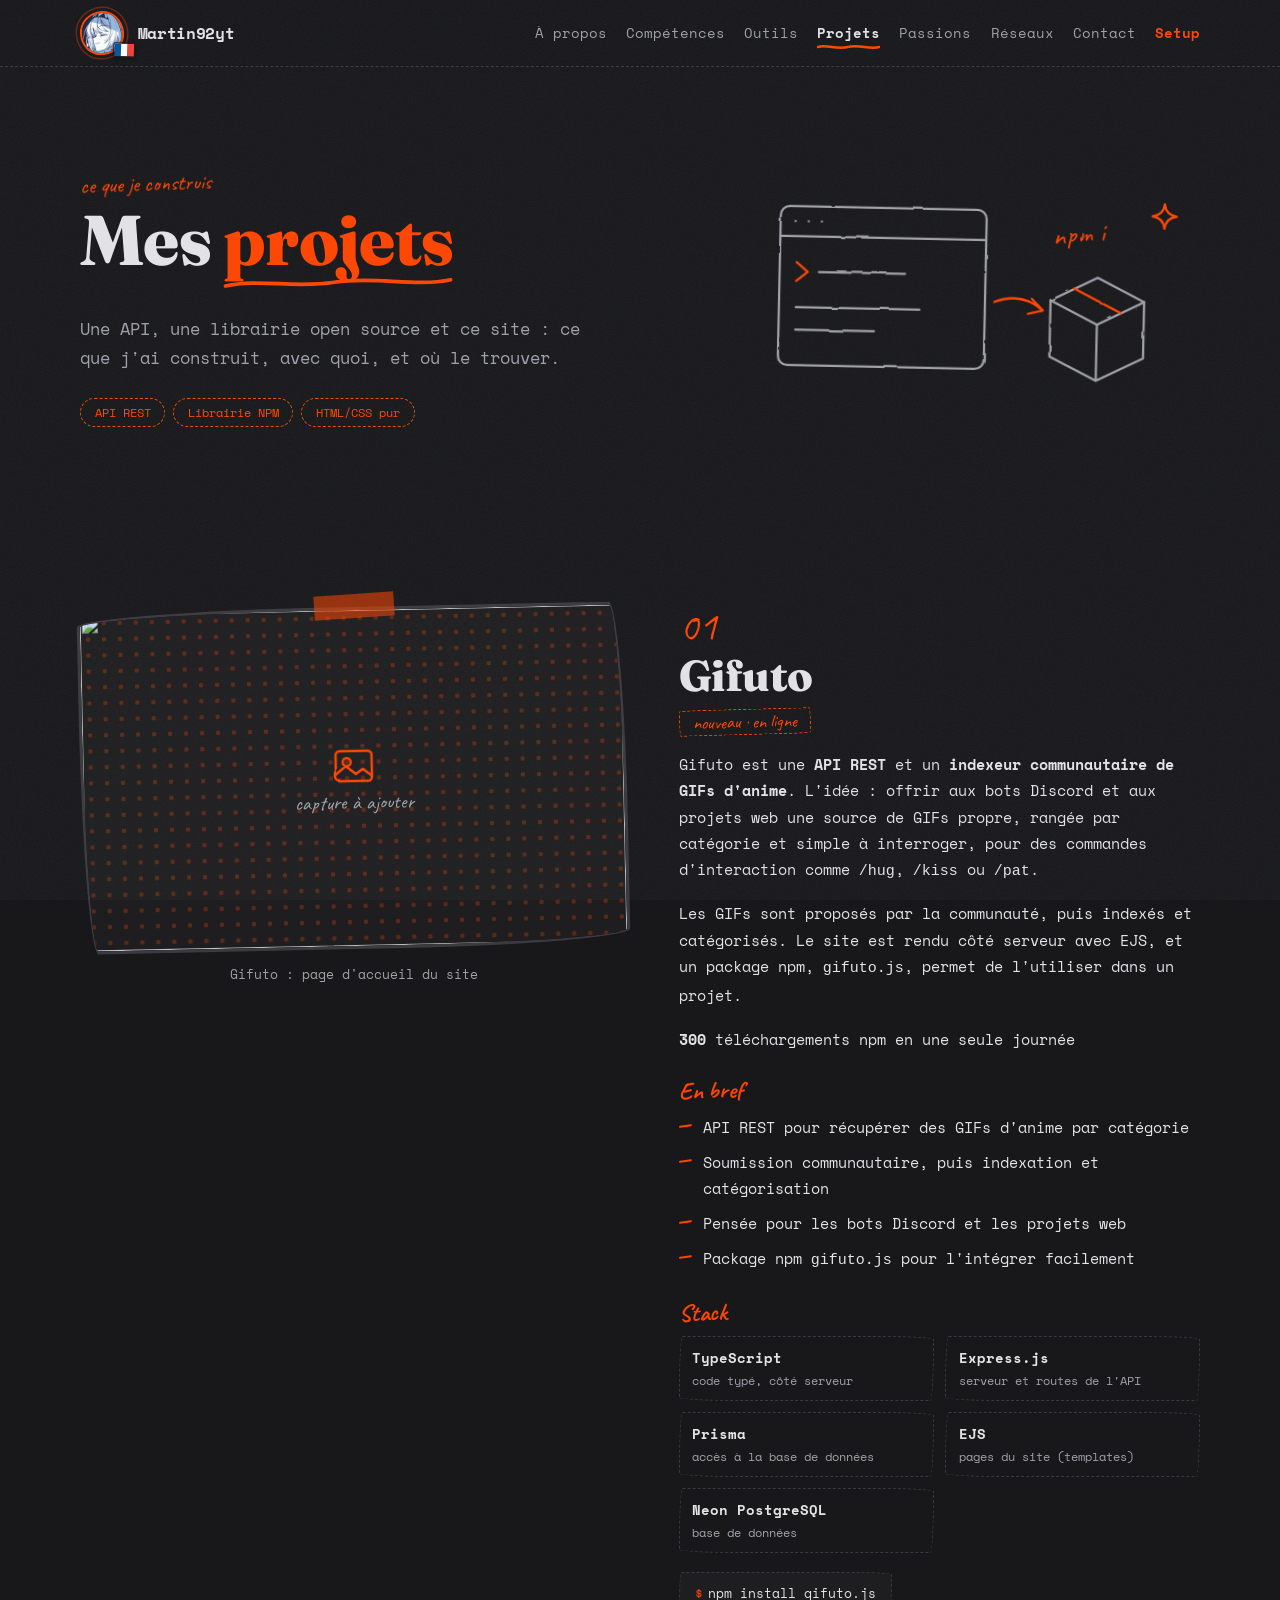
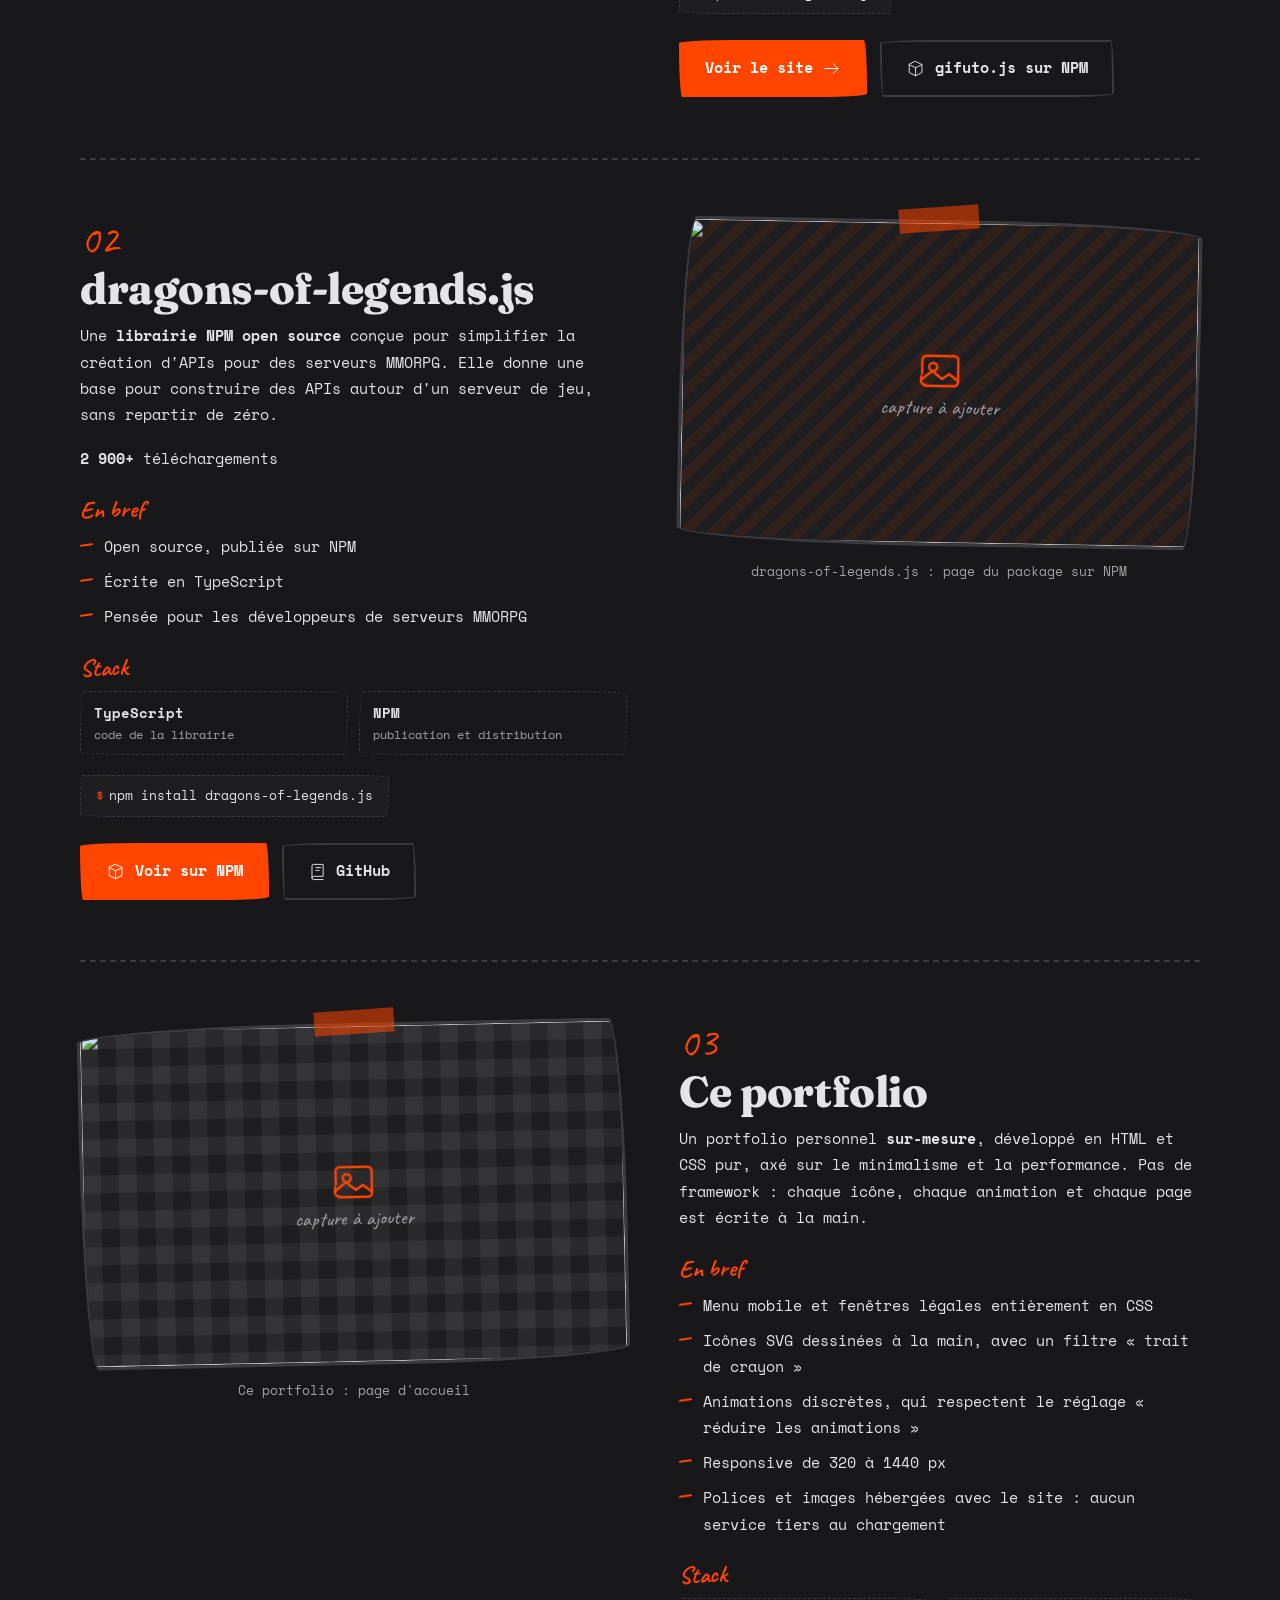
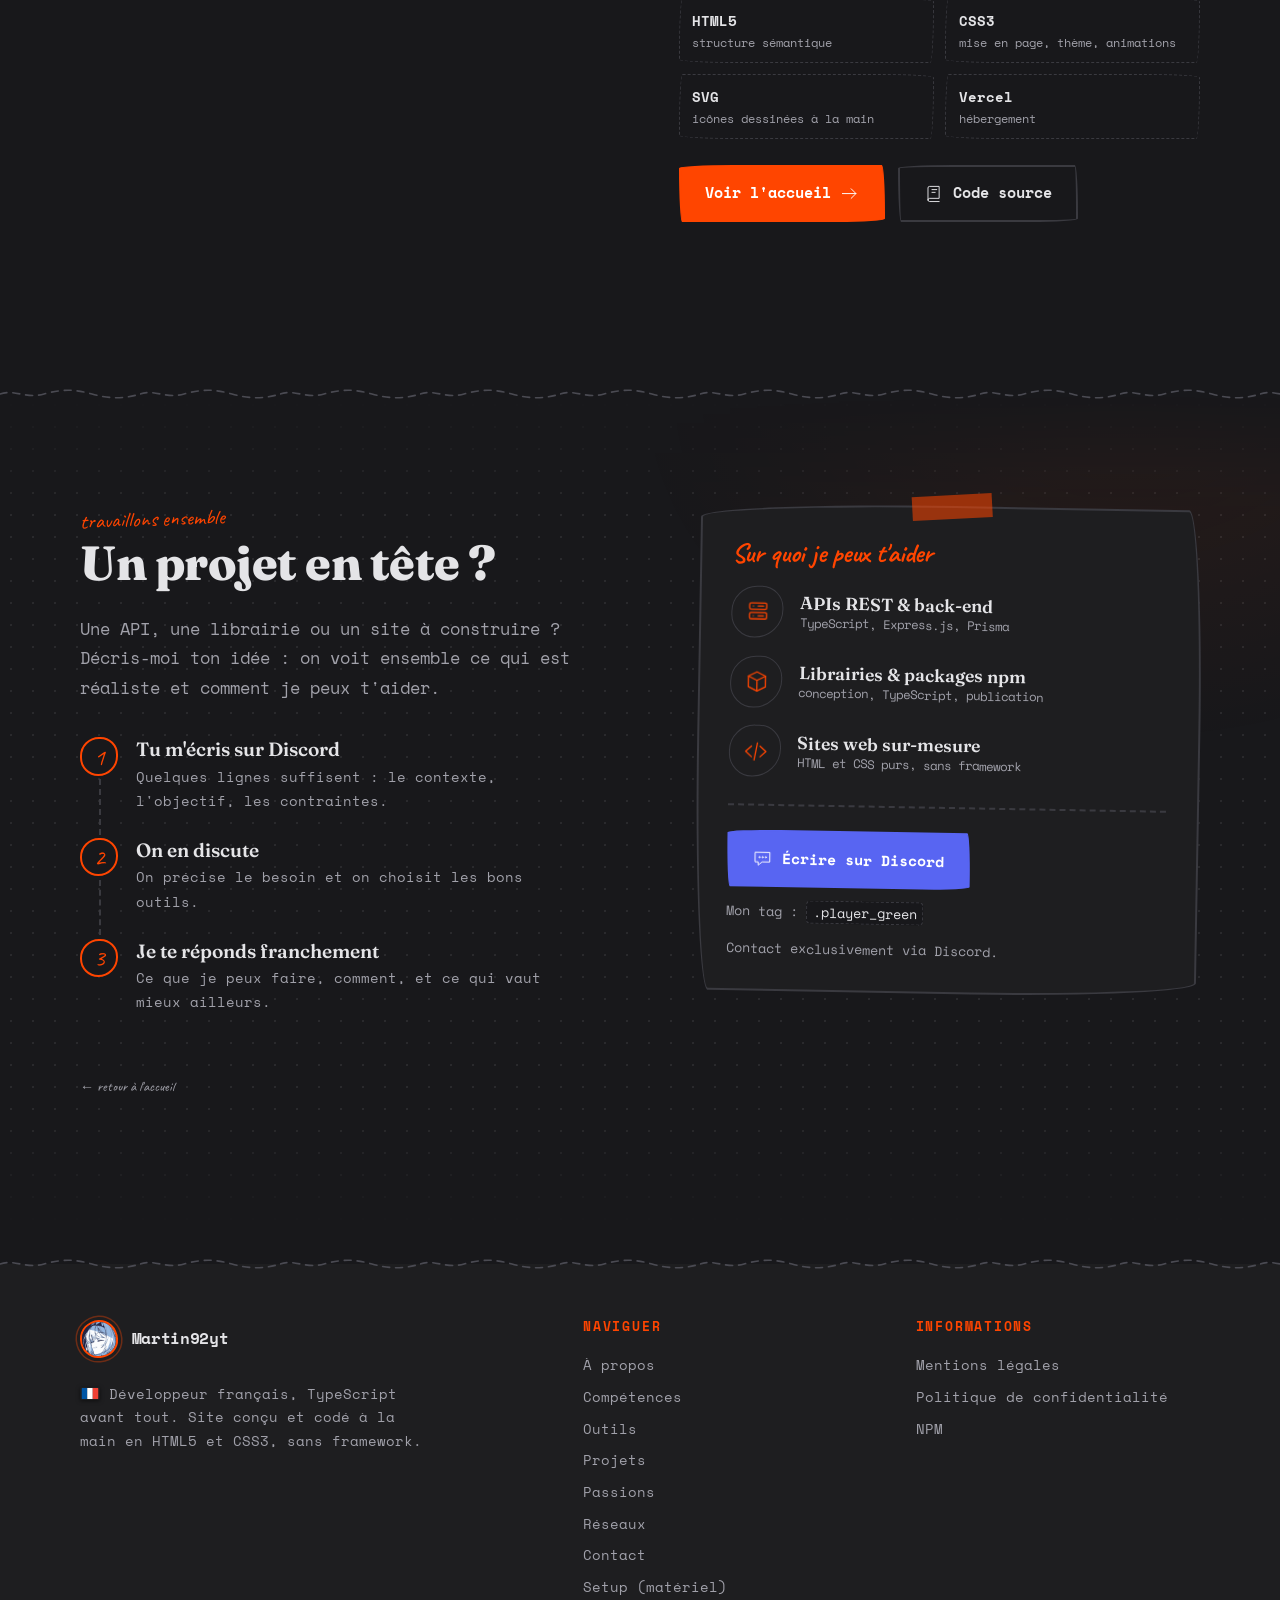
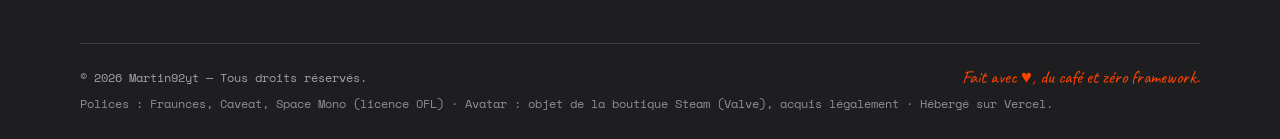
==== commit 0cb7a37b: "New Hero" ====
--- a/projets.html
+++ b/projets.html
@@ -58,6 +58,9 @@
     <symbol id="i-arrow" viewBox="0 0 48 48"><path d="M6 24h34M28 12l12 12-12 12"/></symbol>
     <symbol id="i-npm" viewBox="0 0 48 48"><path d="M24 6 40 14v20l-16 8L8 34V14z"/><path d="m8 14 16 8 16-8M24 22v20"/></symbol>
     <symbol id="i-repo" viewBox="0 0 48 48"><path d="M10 40V10a4 4 0 0 1 4-4h24v30H14a4 4 0 0 0-4 4zm0 0a4 4 0 0 0 4 4h24"/><path d="M20 14h12M20 21h8"/></symbol>
+    <symbol id="i-server" viewBox="0 0 48 48"><rect x="8" y="8" width="32" height="12" rx="3"/><rect x="8" y="26" width="32" height="12" rx="3"/><path d="M15 14h.1M15 32h.1M24 14h10M24 32h10"/></symbol>
+    <symbol id="i-web" viewBox="0 0 48 48"><path d="M16 14 5 24l11 10M32 14l11 10-11 10M27 8l-6 32"/></symbol>
+    <symbol id="i-chat" viewBox="0 0 48 48"><path d="M6 9h36v24H23l-10 8v-8H6z"/><circle cx="16" cy="21" r="1.4"/><circle cx="24" cy="21" r="1.4"/><circle cx="32" cy="21" r="1.4"/></symbol>
     <symbol id="i-image" viewBox="0 0 48 48"><rect x="6" y="9" width="36" height="30" rx="4"/><circle cx="17" cy="20" r="4"/><path d="M6 34l11-9 9 7 7-5 9 7"/></symbol>
   </defs>
 </svg>
@@ -193,7 +196,7 @@
           <h2>dragons-of-legends.js</h2>
 
           <p>Une <strong>librairie NPM open source</strong> conçue pour simplifier la création d'APIs pour des serveurs MMORPG. Elle donne une base pour construire des APIs autour d'un serveur de jeu, sans repartir de zéro.</p>
-          <p class="stat"><strong>2&nbsp;500+</strong> téléchargements</p>
+          <p class="stat"><strong>2&nbsp;900+</strong> téléchargements</p>
 
           <h3>En bref</h3>
           <ul class="points">
@@ -261,16 +264,41 @@
     </div>
   </section>
 
-  <!-- ============ APPEL À CONTACT ============ -->
-  <section class="section band">
+  <!-- ============ UN PROJET EN TÊTE ? ============ -->
+  <section id="contact-projet" class="section band">
+    <div class="wrap work-grid">
+
+      <div class="work-intro reveal">
+        <p class="hand kicker">travaillons ensemble</p>
+        <h2>Un projet en tête ?</h2>
+        <p class="lead">Une API, une librairie ou un site à construire ? Décris-moi ton idée : on voit ensemble ce qui est réaliste et comment je peux t'aider.</p>
+
+        <ol class="steps">
+          <li><b>Tu m'écris sur Discord</b><span>Quelques lignes suffisent : le contexte, l'objectif, les contraintes.</span></li>
+          <li><b>On en discute</b><span>On précise le besoin et on choisit les bons outils.</span></li>
+          <li><b>Je te réponds franchement</b><span>Ce que je peux faire, comment, et ce qui vaut mieux ailleurs.</span></li>
+        </ol>
+      </div>
+
+      <aside class="work-side reveal" aria-label="Domaines et contact">
+        <span class="tape"></span>
+        <h3>Sur quoi je peux t'aider</h3>
+        <ul class="can">
+          <li><span class="tool-ico"><svg class="ico"><use href="#i-server"/></svg></span><span><b>APIs REST &amp; back-end</b><small>TypeScript, Express.js, Prisma</small></span></li>
+          <li><span class="tool-ico"><svg class="ico"><use href="#i-npm"/></svg></span><span><b>Librairies &amp; packages npm</b><small>conception, TypeScript, publication</small></span></li>
+          <li><span class="tool-ico"><svg class="ico"><use href="#i-web"/></svg></span><span><b>Sites web sur-mesure</b><small>HTML et CSS purs, sans framework</small></span></li>
+        </ul>
+
+        <div class="work-cta">
+          <a class="btn btn-discord" href="https://discord.com/users/1197913159558779050" target="_blank" rel="noopener"><svg class="ico"><use href="#i-chat"/></svg> Écrire sur Discord</a>
+          <p>Mon tag : <code>.player_green</code></p>
+          <p>Contact exclusivement via Discord.</p>
+        </div>
+      </aside>
+
+    </div>
     <div class="wrap">
-      <header class="section-head reveal">
-        <p class="hand kicker">une idée ?</p>
-        <h2>Un projet en tête ?</h2>
-        <p class="section-sub">Question, idée ou simple discussion code : le plus rapide reste un message sur Discord.</p>
-      </header>
-      <p class="section-cta reveal"><a class="btn btn-discord" href="https://discord.com/users/1197913159558779050" target="_blank" rel="noopener">Me contacter sur Discord</a></p>
-      <p class="hand" style="margin-top:3rem"><a href="index.html" class="link">← retour à l'accueil</a></p>
+      <p class="hand" style="margin-top:3.5rem"><a href="index.html" class="link">← retour à l'accueil</a></p>
     </div>
   </section>
 
--- a/style.css
+++ b/style.css
@@ -755,6 +755,46 @@
   transition: opacity .8s var(--ease) var(--dt, 0s), translate .8s var(--ease) var(--dt, 0s), transform .4s var(--ease), border-color .3s, background .3s, box-shadow .4s;
 }
 .io .reveal.in { opacity: 1; translate: 0 0; }
+
+/* ---------- Hero : version premium ---------- */
+.hero { position: relative; overflow-x: clip; }
+.hero::before {   /* halo orangé + points, derrière le portrait */
+  content: ""; position: absolute; top: 0; right: 0; width: min(62%, 720px); height: 100%; pointer-events: none;
+  background:
+    radial-gradient(closest-side at 62% 46%, rgba(255, 69, 0, .13), transparent 78%),
+    radial-gradient(rgba(228, 228, 231, .09) 1px, transparent 1.4px) 0 0 / 22px 22px;
+  -webkit-mask-image: radial-gradient(closest-side at 62% 46%, #000 30%, transparent 100%);
+          mask-image: radial-gradient(closest-side at 62% 46%, #000 30%, transparent 100%);
+}
+.hero > .wrap { position: relative; }
+.eyebrow {
+  display: inline-flex; align-items: center; gap: .55rem; margin: 0 0 1.4rem;
+  font-size: .76rem; letter-spacing: .14em; text-transform: uppercase; color: var(--muted);
+}
+.eyebrow::before { content: ""; width: 1.8rem; height: 2px; background: var(--accent); border-radius: 2px; transform: rotate(-4deg); }
+.eyebrow span { color: var(--accent); }
+.eyebrow .flag-inline { margin: 0; }
+.hero h1 { font-size: clamp(2.2rem, 5vw, 3.7rem); line-height: 1.08; letter-spacing: -.01em; margin-bottom: 1.4rem; }
+.hero .lead { max-width: 52ch; color: var(--muted); font-size: 1.02rem; }
+.hero .lead strong { color: var(--text); }
+.proof {
+  list-style: none; margin: 2.6rem 0 0; padding: 1.5rem 0 0;
+  display: flex; flex-wrap: wrap; gap: 1.2rem 0;
+  border-top: 2px dashed var(--line);
+}
+.proof li { display: grid; gap: .1rem; padding-right: 1.7rem; margin-right: 1.7rem; border-right: 1px dashed var(--line); }
+.proof li:last-child { border-right: 0; margin-right: 0; padding-right: 0; }
+.proof strong { font-family: var(--font-title); font-size: 2rem; font-weight: 800; line-height: 1; color: var(--accent); }
+.proof span { font-size: .8rem; color: var(--text); }
+.proof small { font-size: .7rem; color: var(--muted); }
+.sticker {
+  position: absolute; z-index: 3; padding: .28rem .85rem;
+  background: var(--bg-2); border: 2px solid var(--accent); border-radius: var(--wobbly);
+  color: var(--accent); font-size: .78rem; font-weight: 700; white-space: nowrap;
+  box-shadow: 3px 3px 0 rgba(255, 69, 0, .25);
+}
+.sticker-ts { top: -12px; right: -16px; transform: rotate(6deg); }
+.sticker-os { top: 34%; left: -22px; bottom: auto; transform: rotate(-6deg); }
 
 /* ---------- 18. Responsive ---------- */
 @media (max-width: 980px) {
@@ -837,6 +877,7 @@
 
 @media (max-width: 860px) {
   .hero-grid { grid-template-columns: 1fr; gap: 3.5rem; }
+  .hero::before { width: 100%; height: 55%; }
   .portrait { order: -1; }
   .discord-card { grid-template-columns: 1fr; gap: 1rem; text-align: left; }
   .ico-xl { width: 56px; height: 56px; }
@@ -1059,6 +1100,41 @@
   .shot, .case:nth-of-type(even) .shot { transform: none; }
 }
 
+/* Section « Un projet en tête ? » (page Projets) */
+.work-grid { display: grid; grid-template-columns: 1.1fr 1fr; gap: clamp(2rem, 5vw, 4.5rem); align-items: start; }
+.work-intro .lead { color: var(--muted); max-width: 52ch; margin-top: 1rem; }
+.steps { list-style: none; counter-reset: step; margin: 2.2rem 0 0; padding: 0; display: grid; gap: 1.5rem; }
+.steps li { position: relative; padding-left: 3.5rem; counter-increment: step; }
+.steps li::before {
+  content: counter(step); position: absolute; left: 0; top: 0; z-index: 1;
+  display: grid; place-items: center; width: 2.4rem; height: 2.4rem;
+  background: var(--bg); border: 2px solid var(--accent); border-radius: 50% 46% 52% 48%;
+  font-family: var(--font-hand); font-size: 1.5rem; line-height: 1; color: var(--accent);
+}
+.steps li:not(:last-child)::after { content: ""; position: absolute; left: 1.2rem; top: 2.6rem; bottom: -1.3rem; border-left: 2px dashed var(--line); }
+.steps b { display: block; font-family: var(--font-title); font-size: 1.2rem; font-weight: 600; line-height: 1.3; }
+.steps span { display: block; margin-top: .15rem; color: var(--muted); font-size: .88rem; max-width: 46ch; }
+
+.work-side {
+  position: relative; padding: 2.2rem 1.9rem 1.8rem;
+  background: var(--bg-2); border: 2px solid var(--line); border-radius: var(--wobbly);
+  transform: rotate(1deg);
+}
+.work-side .tape { width: 80px; height: 24px; margin-left: -40px; top: -13px; }
+.work-side h3 { font-family: var(--font-hand); font-weight: 700; font-size: 1.7rem; color: var(--accent); margin: 0 0 .4rem; transform: rotate(-1deg); transform-origin: left; }
+.can { list-style: none; margin: 1rem 0 0; padding: 0; display: grid; gap: 1.1rem; }
+.can li { display: flex; align-items: center; gap: 1rem; }
+.can .tool-ico { flex: none; width: 52px; height: 52px; }
+.can b { display: block; font-family: var(--font-title); font-size: 1.1rem; font-weight: 600; line-height: 1.25; }
+.can small { display: block; color: var(--muted); font-size: .78rem; line-height: 1.4; }
+.work-cta { display: grid; gap: .8rem; justify-items: start; margin-top: 1.7rem; padding-top: 1.5rem; border-top: 2px dashed var(--line); }
+.work-cta p { margin: 0; color: var(--muted); font-size: .84rem; }
+.work-cta code { font-family: var(--font-body); color: var(--text); background: var(--bg); border: 1px dashed var(--line); border-radius: 4px; padding: .05em .4em; }
+@media (max-width: 860px) {
+  .work-grid { grid-template-columns: 1fr; }
+  .work-side { transform: none; }
+}
+
 /* ---------- 19. Accessibilité : mouvement réduit ---------- */
 @media (prefers-reduced-motion: reduce) {
   html { scroll-behavior: auto; }
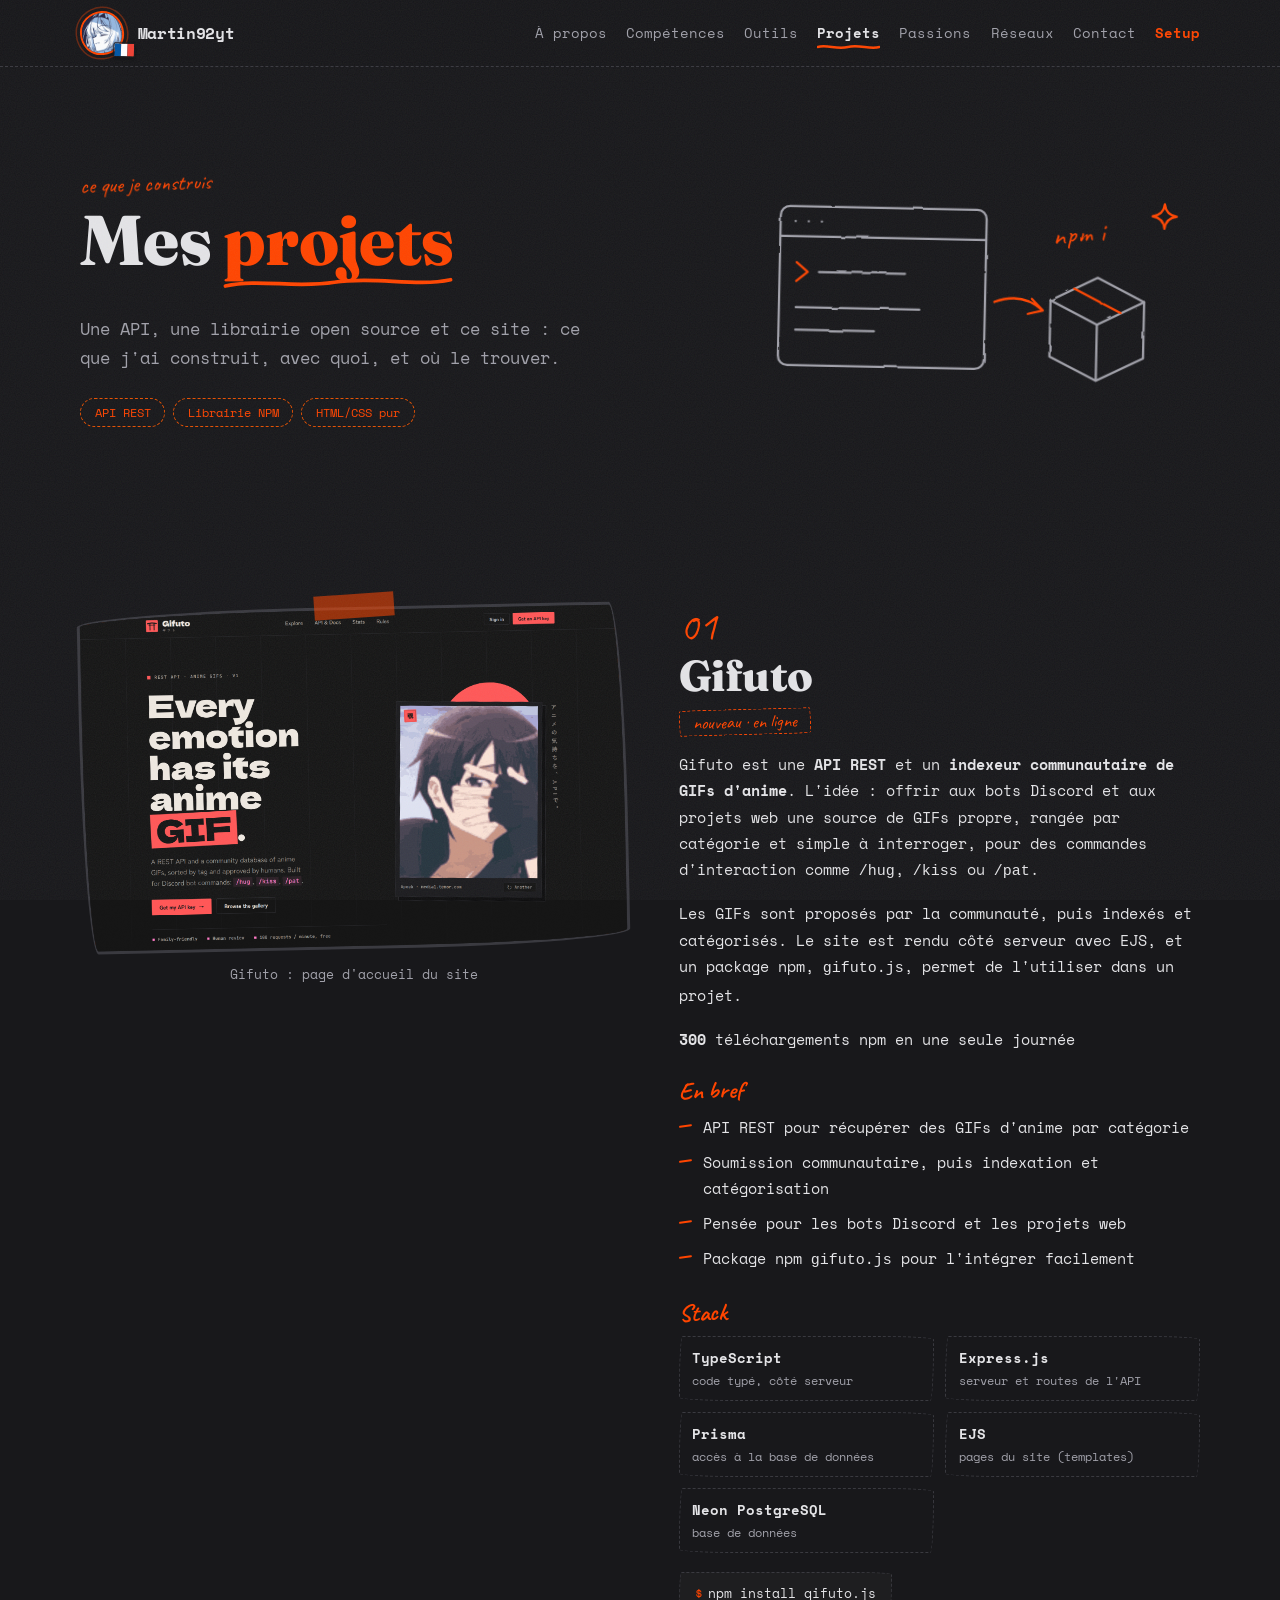
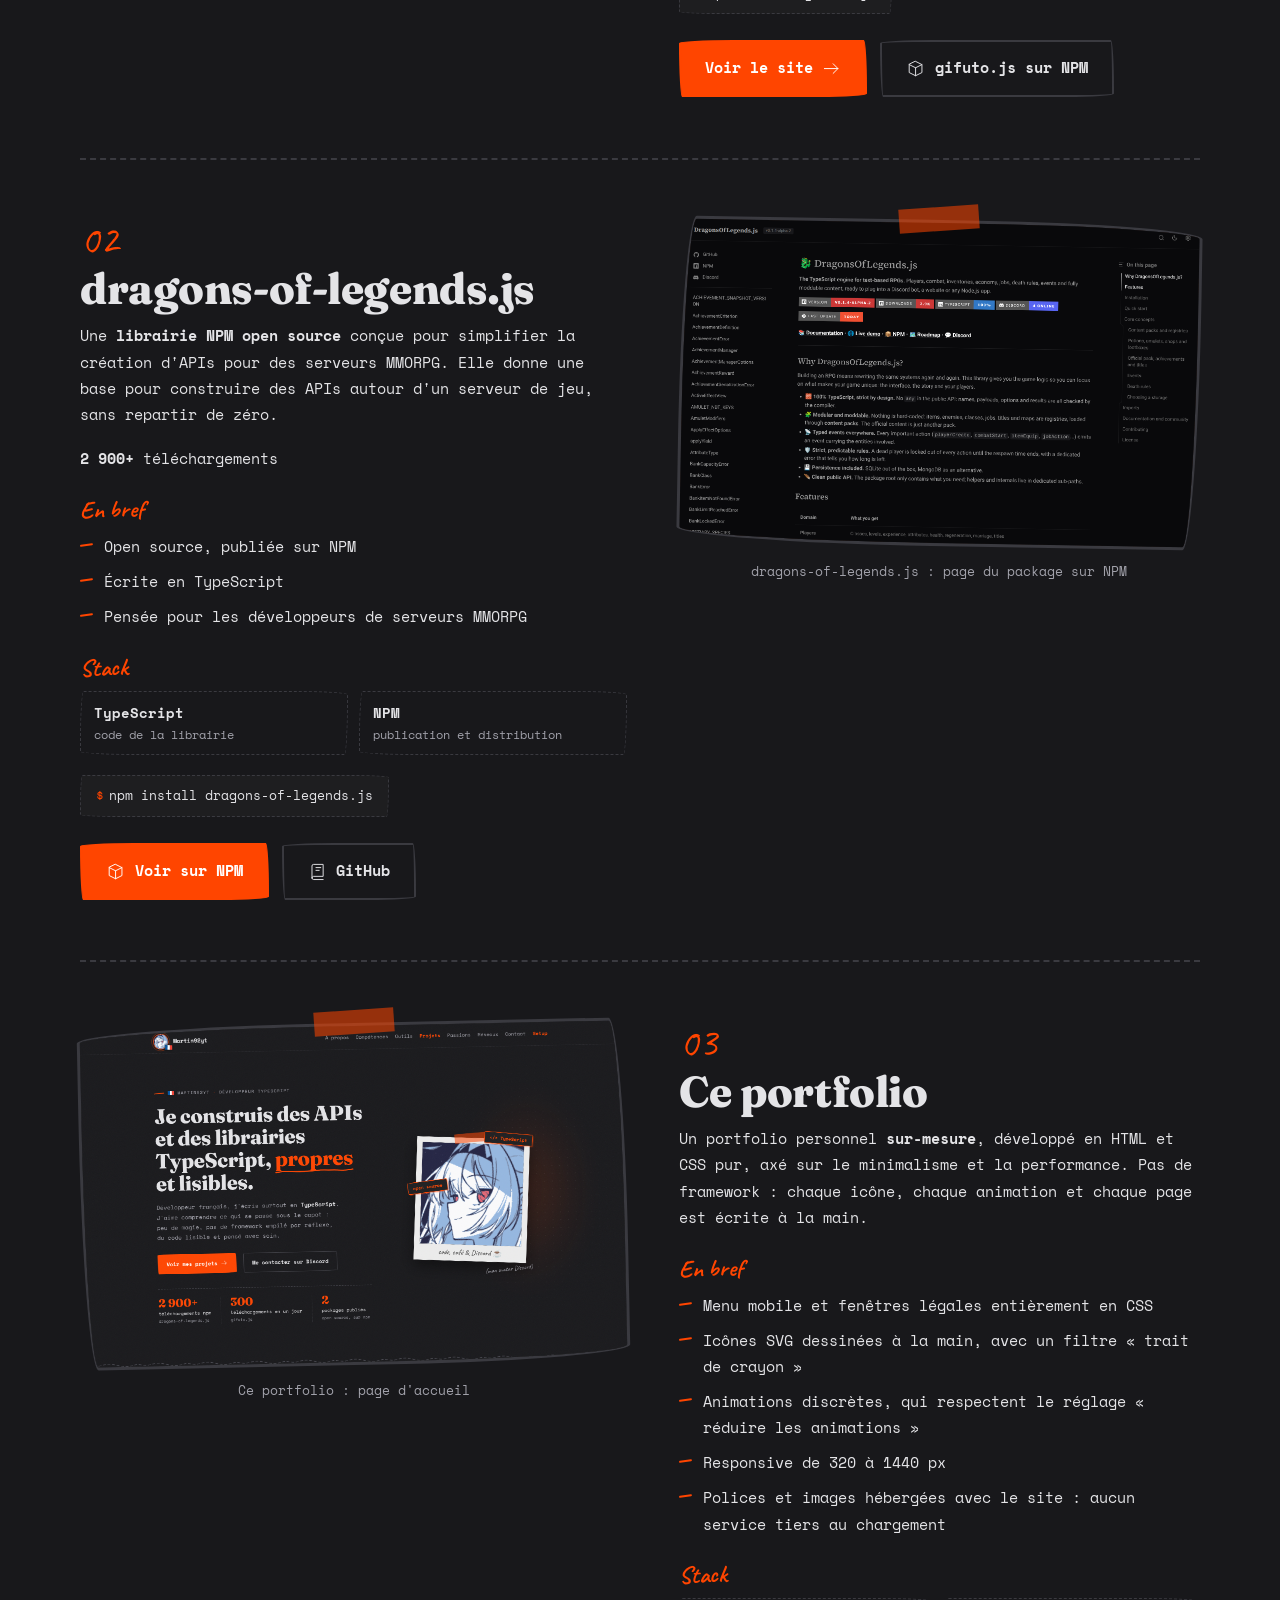
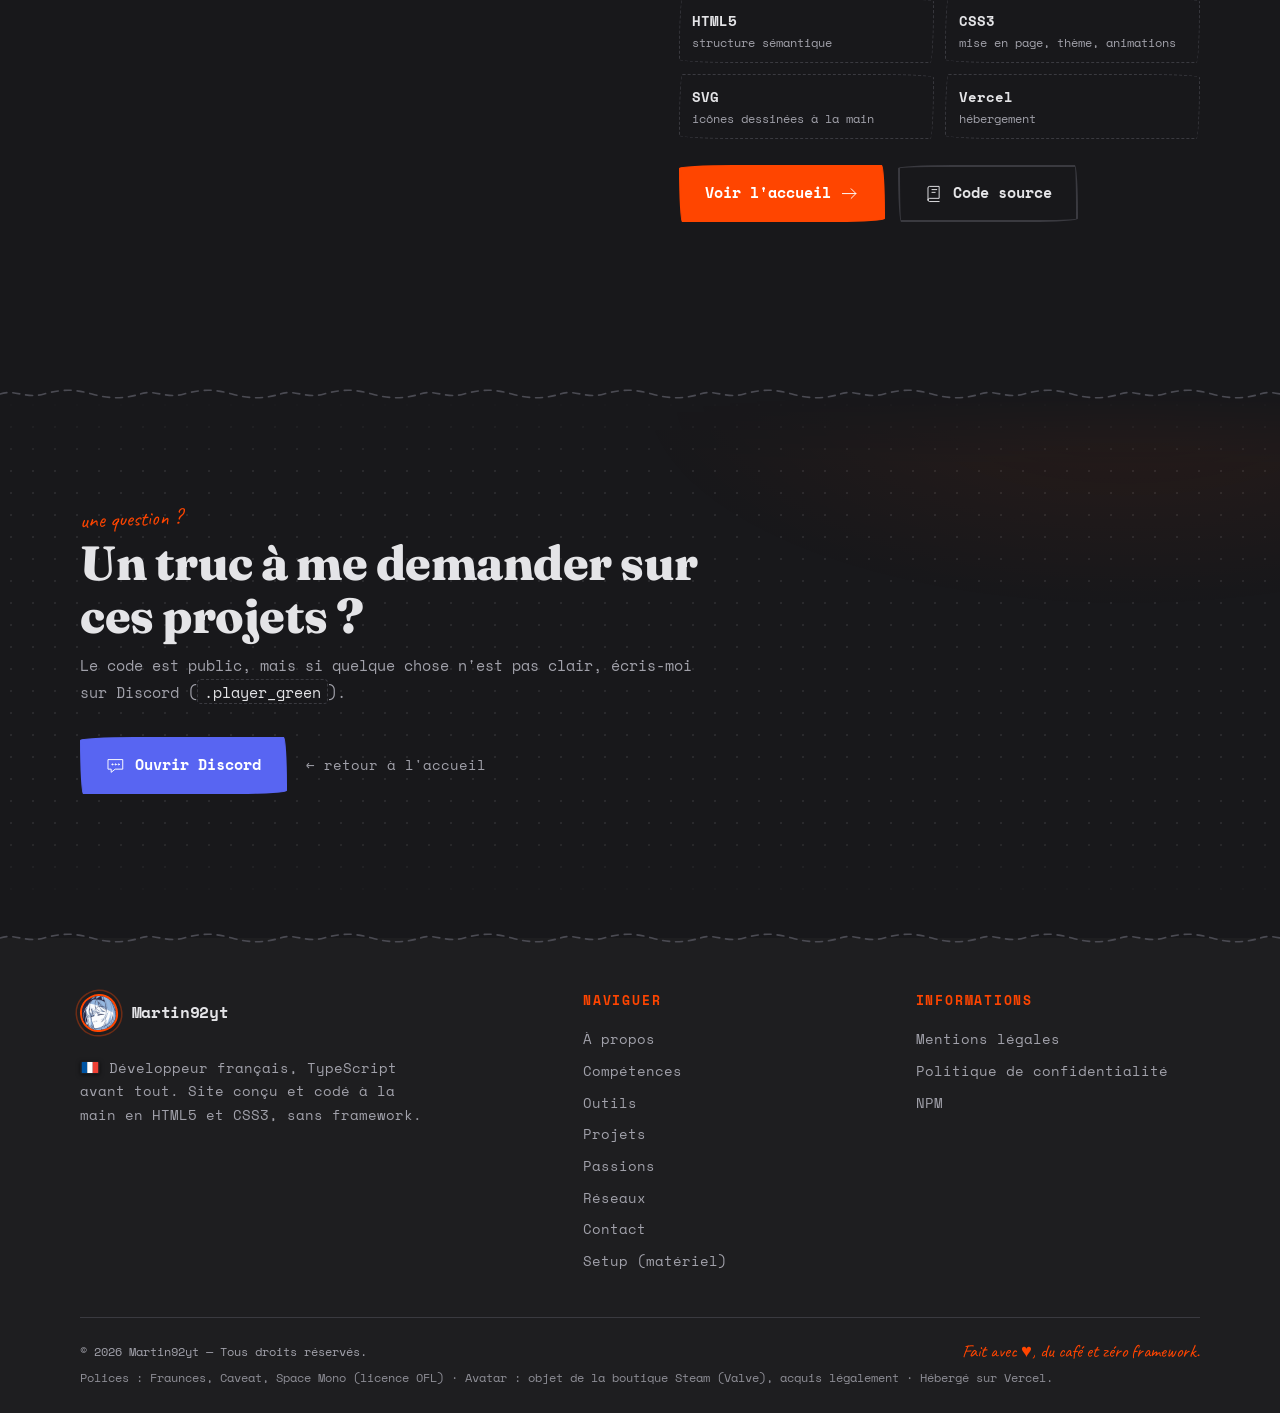
==== commit cd263362: "update projet" ====
--- a/projets.html
+++ b/projets.html
@@ -264,41 +264,18 @@
     </div>
   </section>
 
-  <!-- ============ UN PROJET EN TÊTE ? ============ -->
+  <!-- ============ FIN DE PAGE ============ -->
   <section id="contact-projet" class="section band">
-    <div class="wrap work-grid">
-
-      <div class="work-intro reveal">
-        <p class="hand kicker">travaillons ensemble</p>
-        <h2>Un projet en tête ?</h2>
-        <p class="lead">Une API, une librairie ou un site à construire ? Décris-moi ton idée : on voit ensemble ce qui est réaliste et comment je peux t'aider.</p>
-
-        <ol class="steps">
-          <li><b>Tu m'écris sur Discord</b><span>Quelques lignes suffisent : le contexte, l'objectif, les contraintes.</span></li>
-          <li><b>On en discute</b><span>On précise le besoin et on choisit les bons outils.</span></li>
-          <li><b>Je te réponds franchement</b><span>Ce que je peux faire, comment, et ce qui vaut mieux ailleurs.</span></li>
-        </ol>
+    <div class="wrap">
+      <div class="outro reveal">
+        <p class="hand kicker">une question ?</p>
+        <h2>Un truc à me demander sur ces projets ?</h2>
+        <p>Le code est public, mais si quelque chose n'est pas clair, écris-moi sur Discord (<code>.player_green</code>).</p>
+        <div class="hero-cta">
+          <a class="btn btn-discord" href="https://discord.com/users/1197913159558779050" target="_blank" rel="noopener"><svg class="ico"><use href="#i-chat"/></svg> Ouvrir Discord</a>
+          <a href="index.html" class="link">← retour à l'accueil</a>
+        </div>
       </div>
-
-      <aside class="work-side reveal" aria-label="Domaines et contact">
-        <span class="tape"></span>
-        <h3>Sur quoi je peux t'aider</h3>
-        <ul class="can">
-          <li><span class="tool-ico"><svg class="ico"><use href="#i-server"/></svg></span><span><b>APIs REST &amp; back-end</b><small>TypeScript, Express.js, Prisma</small></span></li>
-          <li><span class="tool-ico"><svg class="ico"><use href="#i-npm"/></svg></span><span><b>Librairies &amp; packages npm</b><small>conception, TypeScript, publication</small></span></li>
-          <li><span class="tool-ico"><svg class="ico"><use href="#i-web"/></svg></span><span><b>Sites web sur-mesure</b><small>HTML et CSS purs, sans framework</small></span></li>
-        </ul>
-
-        <div class="work-cta">
-          <a class="btn btn-discord" href="https://discord.com/users/1197913159558779050" target="_blank" rel="noopener"><svg class="ico"><use href="#i-chat"/></svg> Écrire sur Discord</a>
-          <p>Mon tag : <code>.player_green</code></p>
-          <p>Contact exclusivement via Discord.</p>
-        </div>
-      </aside>
-
-    </div>
-    <div class="wrap">
-      <p class="hand" style="margin-top:3.5rem"><a href="index.html" class="link">← retour à l'accueil</a></p>
     </div>
   </section>
 
@@ -365,4 +342,4 @@
 </script>
 
 </body>
-</html>+</html>
--- a/style.css
+++ b/style.css
@@ -755,46 +755,6 @@
   transition: opacity .8s var(--ease) var(--dt, 0s), translate .8s var(--ease) var(--dt, 0s), transform .4s var(--ease), border-color .3s, background .3s, box-shadow .4s;
 }
 .io .reveal.in { opacity: 1; translate: 0 0; }
-
-/* ---------- Hero : version premium ---------- */
-.hero { position: relative; overflow-x: clip; }
-.hero::before {   /* halo orangé + points, derrière le portrait */
-  content: ""; position: absolute; top: 0; right: 0; width: min(62%, 720px); height: 100%; pointer-events: none;
-  background:
-    radial-gradient(closest-side at 62% 46%, rgba(255, 69, 0, .13), transparent 78%),
-    radial-gradient(rgba(228, 228, 231, .09) 1px, transparent 1.4px) 0 0 / 22px 22px;
-  -webkit-mask-image: radial-gradient(closest-side at 62% 46%, #000 30%, transparent 100%);
-          mask-image: radial-gradient(closest-side at 62% 46%, #000 30%, transparent 100%);
-}
-.hero > .wrap { position: relative; }
-.eyebrow {
-  display: inline-flex; align-items: center; gap: .55rem; margin: 0 0 1.4rem;
-  font-size: .76rem; letter-spacing: .14em; text-transform: uppercase; color: var(--muted);
-}
-.eyebrow::before { content: ""; width: 1.8rem; height: 2px; background: var(--accent); border-radius: 2px; transform: rotate(-4deg); }
-.eyebrow span { color: var(--accent); }
-.eyebrow .flag-inline { margin: 0; }
-.hero h1 { font-size: clamp(2.2rem, 5vw, 3.7rem); line-height: 1.08; letter-spacing: -.01em; margin-bottom: 1.4rem; }
-.hero .lead { max-width: 52ch; color: var(--muted); font-size: 1.02rem; }
-.hero .lead strong { color: var(--text); }
-.proof {
-  list-style: none; margin: 2.6rem 0 0; padding: 1.5rem 0 0;
-  display: flex; flex-wrap: wrap; gap: 1.2rem 0;
-  border-top: 2px dashed var(--line);
-}
-.proof li { display: grid; gap: .1rem; padding-right: 1.7rem; margin-right: 1.7rem; border-right: 1px dashed var(--line); }
-.proof li:last-child { border-right: 0; margin-right: 0; padding-right: 0; }
-.proof strong { font-family: var(--font-title); font-size: 2rem; font-weight: 800; line-height: 1; color: var(--accent); }
-.proof span { font-size: .8rem; color: var(--text); }
-.proof small { font-size: .7rem; color: var(--muted); }
-.sticker {
-  position: absolute; z-index: 3; padding: .28rem .85rem;
-  background: var(--bg-2); border: 2px solid var(--accent); border-radius: var(--wobbly);
-  color: var(--accent); font-size: .78rem; font-weight: 700; white-space: nowrap;
-  box-shadow: 3px 3px 0 rgba(255, 69, 0, .25);
-}
-.sticker-ts { top: -12px; right: -16px; transform: rotate(6deg); }
-.sticker-os { top: 34%; left: -22px; bottom: auto; transform: rotate(-6deg); }
 
 /* ---------- 18. Responsive ---------- */
 @media (max-width: 980px) {
@@ -877,7 +837,6 @@
 
 @media (max-width: 860px) {
   .hero-grid { grid-template-columns: 1fr; gap: 3.5rem; }
-  .hero::before { width: 100%; height: 55%; }
   .portrait { order: -1; }
   .discord-card { grid-template-columns: 1fr; gap: 1rem; text-align: left; }
   .ico-xl { width: 56px; height: 56px; }
@@ -1100,44 +1059,35 @@
   .shot, .case:nth-of-type(even) .shot { transform: none; }
 }
 
-/* Section « Un projet en tête ? » (page Projets) */
-.work-grid { display: grid; grid-template-columns: 1.1fr 1fr; gap: clamp(2rem, 5vw, 4.5rem); align-items: start; }
-.work-intro .lead { color: var(--muted); max-width: 52ch; margin-top: 1rem; }
-.steps { list-style: none; counter-reset: step; margin: 2.2rem 0 0; padding: 0; display: grid; gap: 1.5rem; }
-.steps li { position: relative; padding-left: 3.5rem; counter-increment: step; }
-.steps li::before {
-  content: counter(step); position: absolute; left: 0; top: 0; z-index: 1;
-  display: grid; place-items: center; width: 2.4rem; height: 2.4rem;
-  background: var(--bg); border: 2px solid var(--accent); border-radius: 50% 46% 52% 48%;
-  font-family: var(--font-hand); font-size: 1.5rem; line-height: 1; color: var(--accent);
-}
-.steps li:not(:last-child)::after { content: ""; position: absolute; left: 1.2rem; top: 2.6rem; bottom: -1.3rem; border-left: 2px dashed var(--line); }
-.steps b { display: block; font-family: var(--font-title); font-size: 1.2rem; font-weight: 600; line-height: 1.3; }
-.steps span { display: block; margin-top: .15rem; color: var(--muted); font-size: .88rem; max-width: 46ch; }
-
-.work-side {
-  position: relative; padding: 2.2rem 1.9rem 1.8rem;
-  background: var(--bg-2); border: 2px solid var(--line); border-radius: var(--wobbly);
-  transform: rotate(1deg);
-}
-.work-side .tape { width: 80px; height: 24px; margin-left: -40px; top: -13px; }
-.work-side h3 { font-family: var(--font-hand); font-weight: 700; font-size: 1.7rem; color: var(--accent); margin: 0 0 .4rem; transform: rotate(-1deg); transform-origin: left; }
-.can { list-style: none; margin: 1rem 0 0; padding: 0; display: grid; gap: 1.1rem; }
-.can li { display: flex; align-items: center; gap: 1rem; }
-.can .tool-ico { flex: none; width: 52px; height: 52px; }
-.can b { display: block; font-family: var(--font-title); font-size: 1.1rem; font-weight: 600; line-height: 1.25; }
-.can small { display: block; color: var(--muted); font-size: .78rem; line-height: 1.4; }
-.work-cta { display: grid; gap: .8rem; justify-items: start; margin-top: 1.7rem; padding-top: 1.5rem; border-top: 2px dashed var(--line); }
-.work-cta p { margin: 0; color: var(--muted); font-size: .84rem; }
-.work-cta code { font-family: var(--font-body); color: var(--text); background: var(--bg); border: 1px dashed var(--line); border-radius: 4px; padding: .05em .4em; }
-@media (max-width: 860px) {
-  .work-grid { grid-template-columns: 1fr; }
-  .work-side { transform: none; }
-}
+/* Fin de page Projets */
+.outro { max-width: 640px; }
+.outro h2 { margin-bottom: .6rem; }
+.outro p:not(.kicker) { color: var(--muted); }
+.outro code { font-family: var(--font-body); color: var(--text); background: var(--bg); border: 1px dashed var(--line); border-radius: 4px; padding: .05em .4em; }
+
+/* En ce moment (accueil) */
+.now-sec { padding: 1rem 0 2rem; }
+.now {
+  position: relative; max-width: 560px; margin-inline: auto; padding: 2rem 1.9rem 1.4rem;
+  background: var(--bg-2); border: 2px dashed var(--line); border-radius: var(--wobbly); transform: rotate(-1deg);
+}
+.now .tape { width: 80px; height: 24px; margin-left: -40px; top: -13px; }
+.now h2 { font-size: 1.9rem; color: var(--accent); margin: 0 0 .6rem; }
+.now h2::after { display: none; }
+.now ul { list-style: none; margin: 0; padding: 0; display: grid; gap: .55rem; color: var(--muted); }
+.now li::before { content: "→ "; color: var(--accent); }
+.now b { color: var(--text); font-weight: 700; }
+.now-date { margin: 1rem 0 0; font-size: 1.05rem; color: var(--muted); text-align: right; }
+
+/* Page 404 */
+.lost { text-align: left; }
+.lost-doodle { display: block; width: 180px; height: auto; margin-bottom: 1.5rem; fill: none; stroke: var(--text); stroke-width: 3; stroke-linecap: round; stroke-linejoin: round; filter: url(#rough); }
+.lost-doodle path:nth-child(4), .lost-doodle path:nth-child(5) { stroke: var(--accent); }
+.lost h1 { font-size: clamp(2.2rem, 6vw, 3.4rem); margin-bottom: 1rem; }
 
 /* ---------- 19. Accessibilité : mouvement réduit ---------- */
 @media (prefers-reduced-motion: reduce) {
   html { scroll-behavior: auto; }
   *, *::before, *::after { animation: none !important; transition-duration: .01ms !important; transition-delay: 0s !important; }
   .io .reveal { opacity: 1; translate: 0 0; }
-}+}
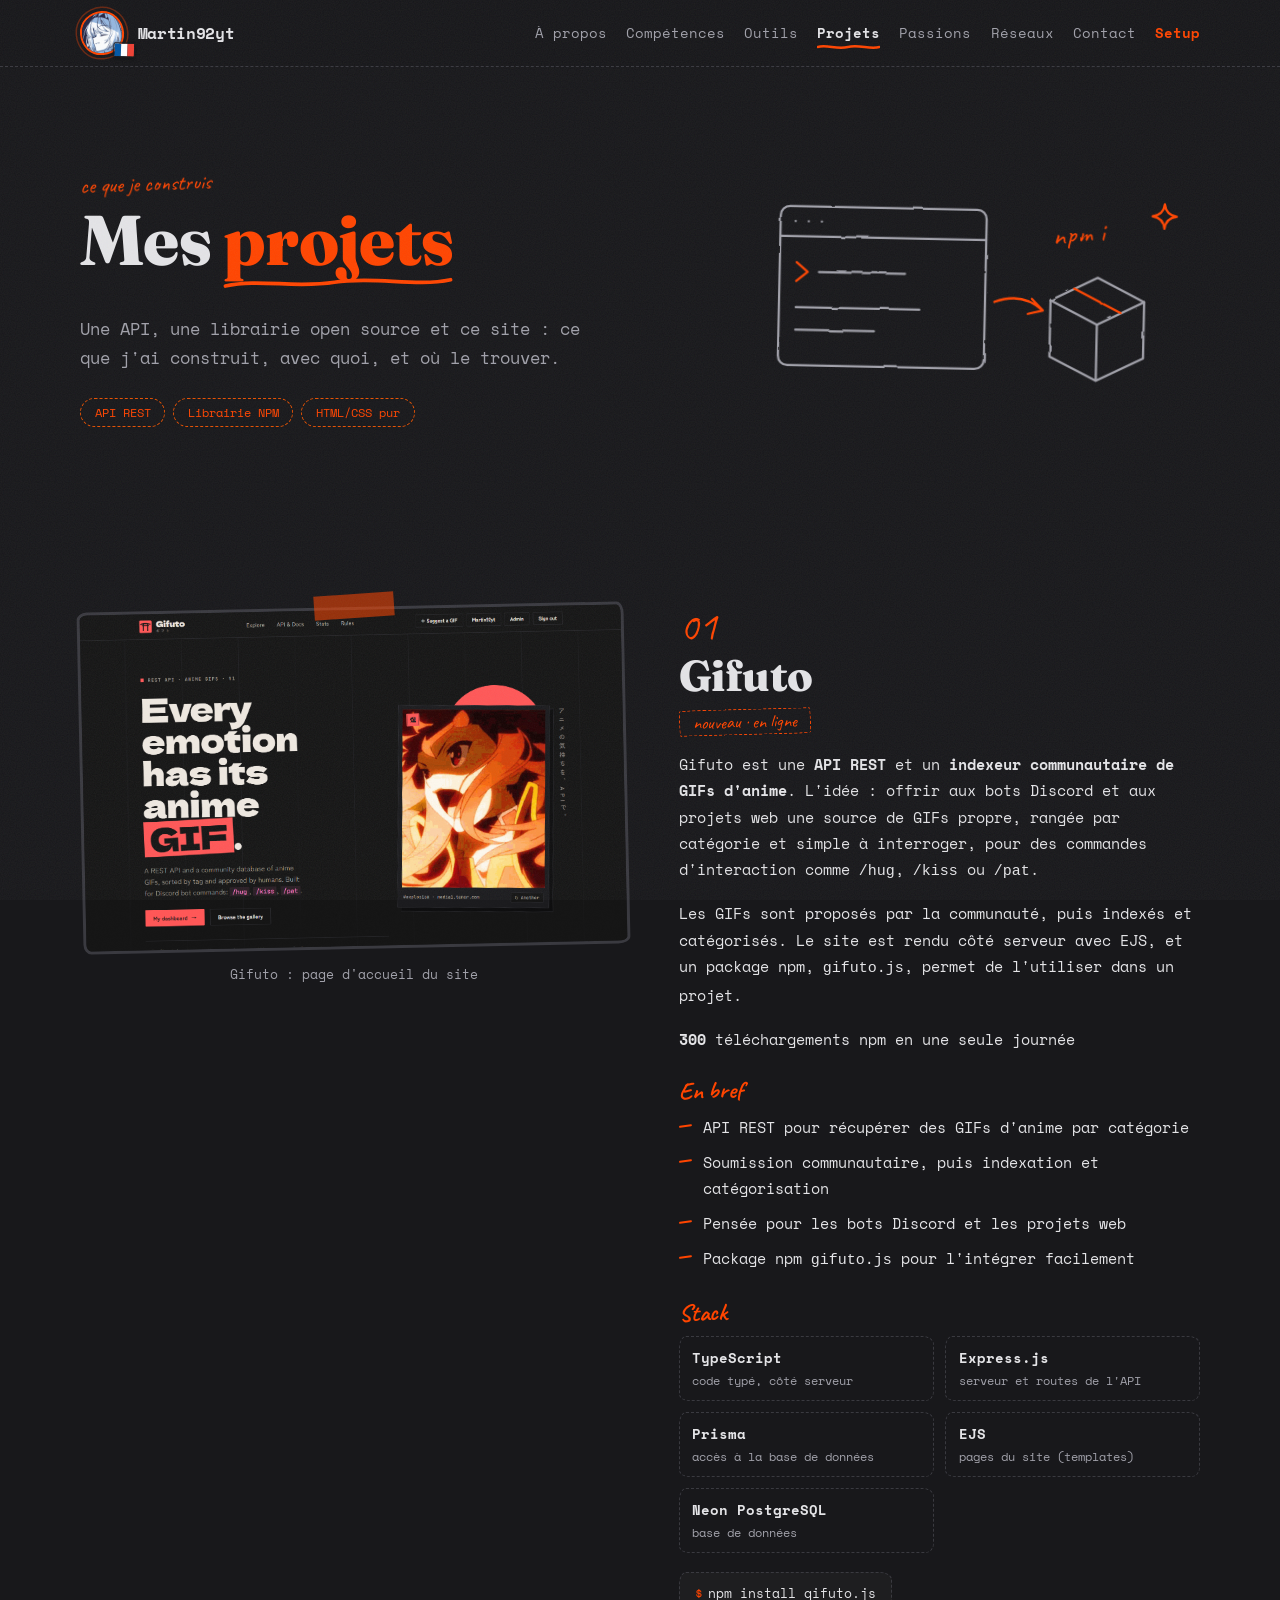
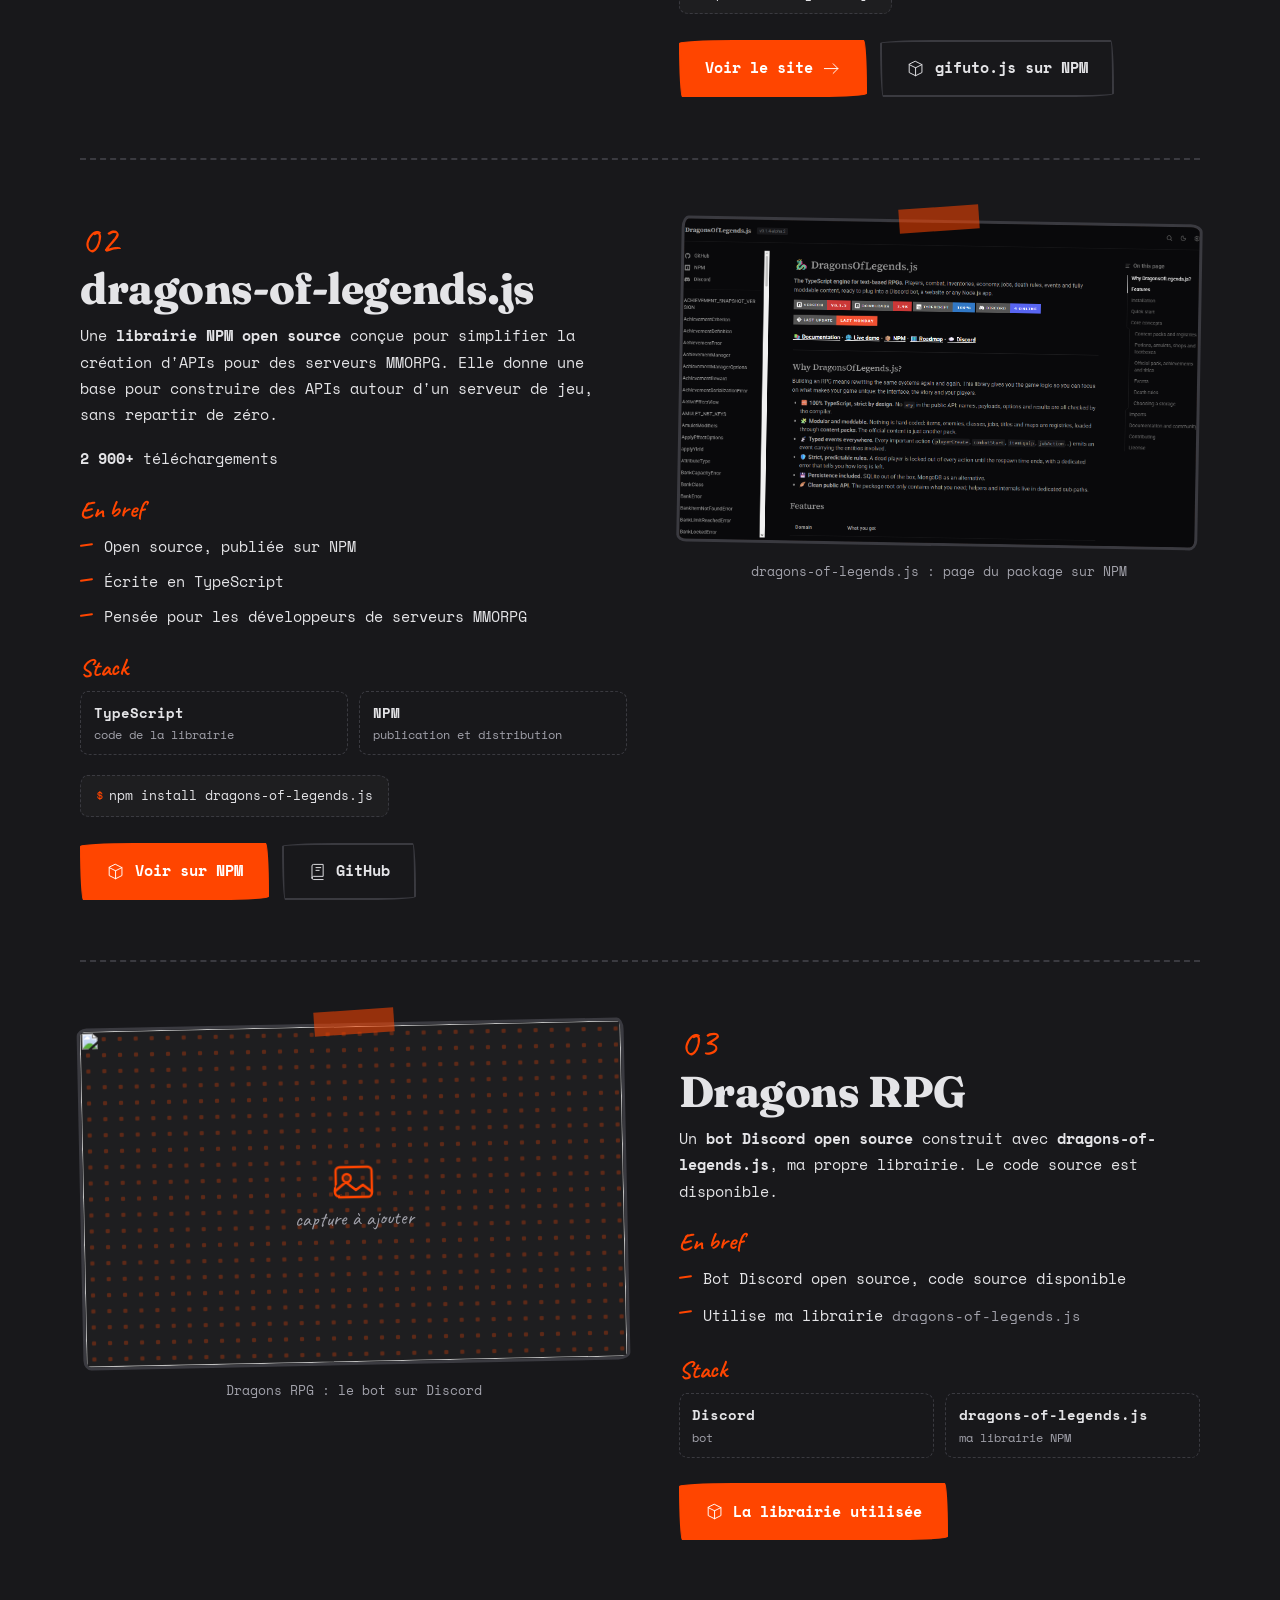
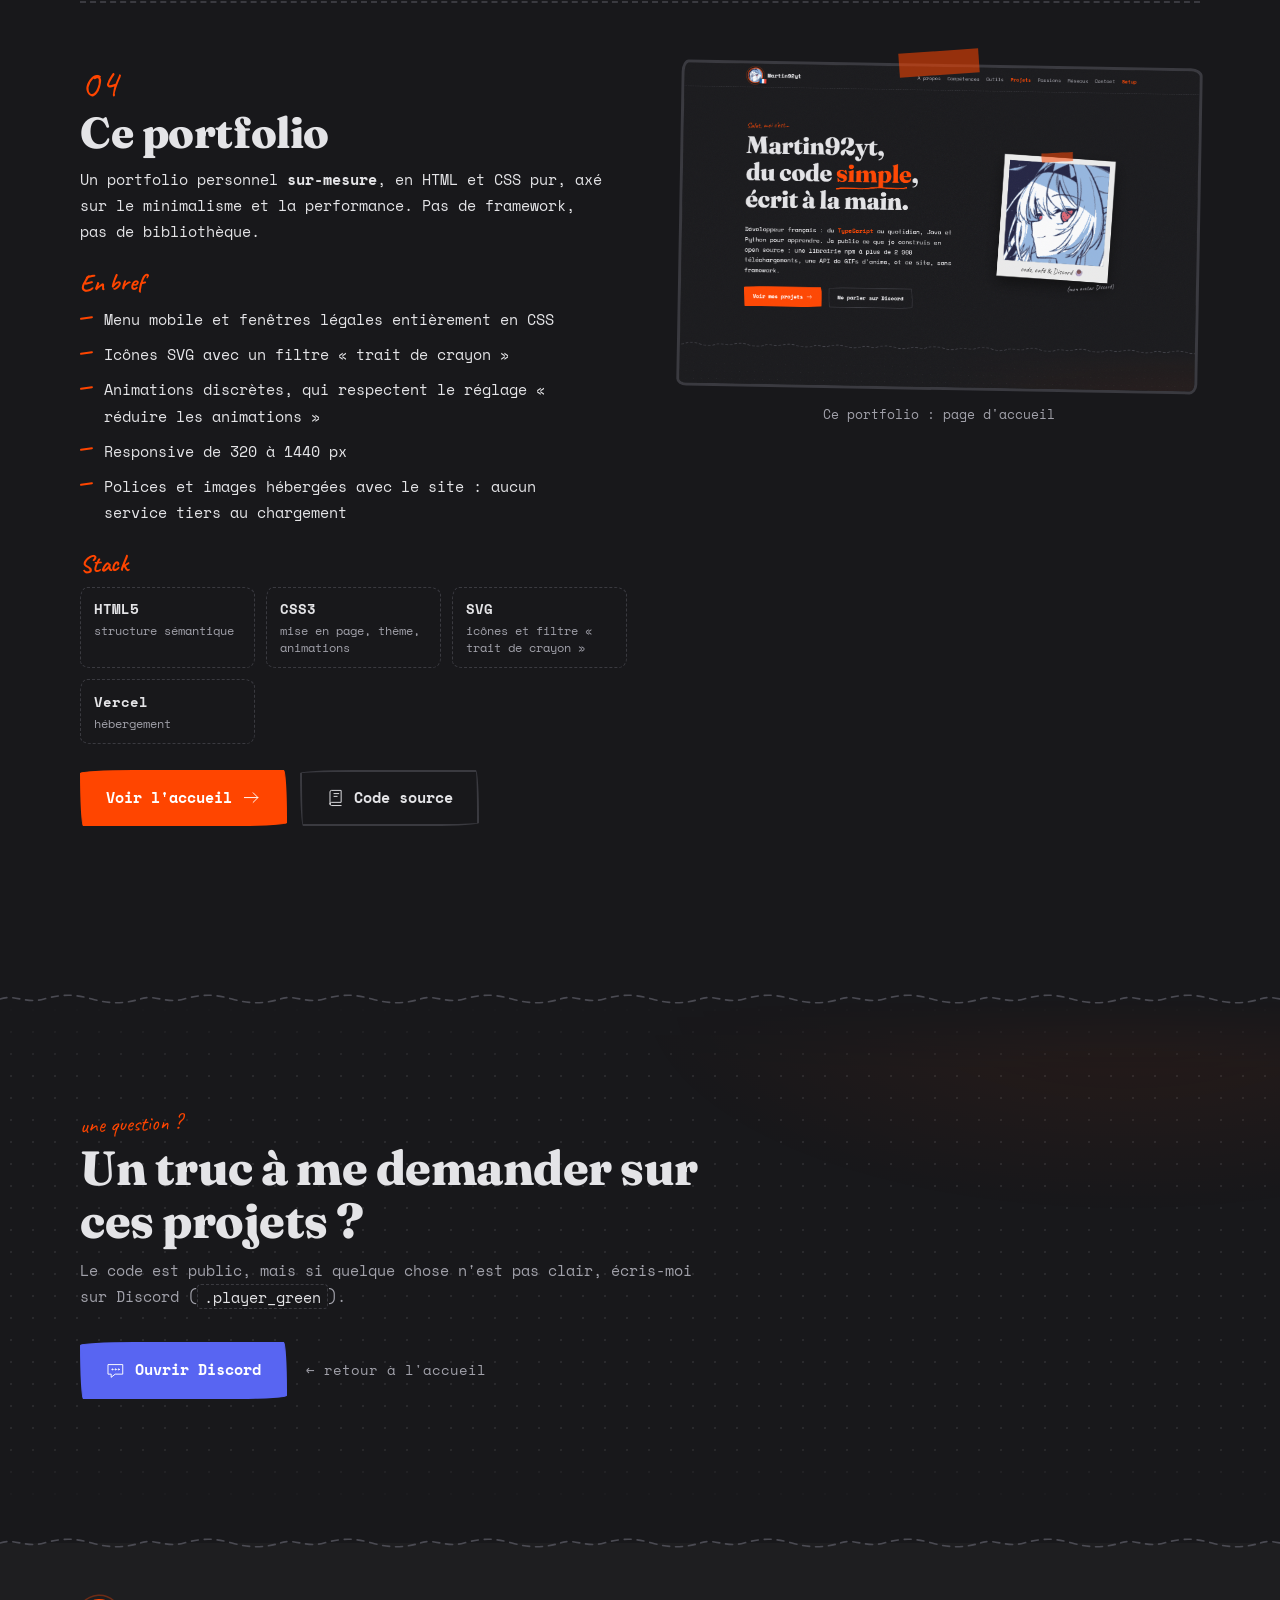
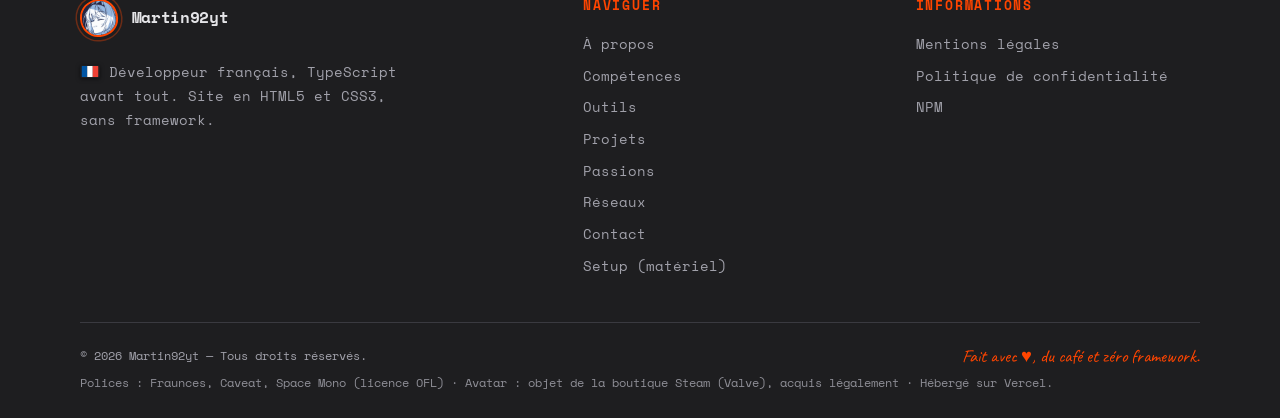
==== commit bfab1e47: "add Project" ====
--- a/projets.html
+++ b/projets.html
@@ -220,7 +220,45 @@
         </div>
       </article>
 
-      <!-- ========== PROJET 03 : ce portfolio ========== -->
+      <!-- ========== PROJET 03 : Dragons RPG ========== -->
+      <article class="case" id="dragons-rpg">
+        <figure class="case-media reveal">
+          <span class="tape"></span>
+          <div class="shot">
+            <div class="ph ph-ani" aria-hidden="true"><svg class="ico"><use href="#i-image"/></svg><span>capture à ajouter</span></div>
+            <img src="images/projects/dragons-rpg.png" alt="" width="1600" height="1000" loading="lazy" decoding="async" onerror="this.hidden=true">
+          </div>
+          <figcaption>Dragons RPG : le bot sur Discord</figcaption>
+        </figure>
+
+        <div class="case-body reveal">
+          <span class="hand case-num">03</span>
+          <h2>Dragons RPG</h2>
+
+          <p>Un <strong>bot Discord open source</strong> construit avec <strong>dragons-of-legends.js</strong>, ma propre librairie. Le code source est disponible.</p>
+
+          <h3>En bref</h3>
+          <ul class="points">
+            <li>Bot Discord open source, code source disponible</li>
+            <li>Utilise ma librairie <a class="link" href="#dragons-of-legends">dragons-of-legends.js</a></li>
+          </ul>
+
+          <h3>Stack</h3>
+          <ul class="stack">
+            <li><b>Discord</b><small>bot</small></li>
+            <li><b>dragons-of-legends.js</b><small>ma librairie NPM</small></li>
+          </ul>
+
+          <div class="case-links">
+            <a class="btn btn-primary" href="#dragons-of-legends"><svg class="ico"><use href="#i-npm"/></svg> La librairie utilisée</a>
+            <!-- Dépôt GitHub de Dragons RPG : décommente et mets le bon lien.
+            <a class="btn btn-ghost" href="https://github.com/Martin92yt/NOM-DU-DEPOT" target="_blank" rel="noopener"><svg class="ico"><use href="#i-repo"/></svg> Code source</a>
+            -->
+          </div>
+        </div>
+      </article>
+
+      <!-- ========== PROJET 04 : ce portfolio ========== -->
       <article class="case" id="ce-portfolio">
         <figure class="case-media reveal">
           <span class="tape"></span>
@@ -232,15 +270,15 @@
         </figure>
 
         <div class="case-body reveal">
-          <span class="hand case-num">03</span>
+          <span class="hand case-num">04</span>
           <h2>Ce portfolio</h2>
 
-          <p>Un portfolio personnel <strong>sur-mesure</strong>, développé en HTML et CSS pur, axé sur le minimalisme et la performance. Pas de framework : chaque icône, chaque animation et chaque page est écrite à la main.</p>
+          <p>Un portfolio personnel <strong>sur-mesure</strong>, en HTML et CSS pur, axé sur le minimalisme et la performance. Pas de framework, pas de bibliothèque.</p>
 
           <h3>En bref</h3>
           <ul class="points">
             <li>Menu mobile et fenêtres légales entièrement en CSS</li>
-            <li>Icônes SVG dessinées à la main, avec un filtre « trait de crayon »</li>
+            <li>Icônes SVG avec un filtre « trait de crayon »</li>
             <li>Animations discrètes, qui respectent le réglage « réduire les animations »</li>
             <li>Responsive de 320 à 1440 px</li>
             <li>Polices et images hébergées avec le site : aucun service tiers au chargement</li>
@@ -250,7 +288,7 @@
           <ul class="stack">
             <li><b>HTML5</b><small>structure sémantique</small></li>
             <li><b>CSS3</b><small>mise en page, thème, animations</small></li>
-            <li><b>SVG</b><small>icônes dessinées à la main</small></li>
+            <li><b>SVG</b><small>icônes et filtre « trait de crayon »</small></li>
             <li><b>Vercel</b><small>hébergement</small></li>
           </ul>
 
@@ -291,7 +329,7 @@
         </span>
         <span class="brand-name">Martin92yt</span>
       </a>
-      <p><svg class="flag flag-inline" role="img" aria-label="Drapeau français"><use href="#flag-fr"/></svg>Développeur français, TypeScript avant tout. Site conçu et codé à la main en HTML5 et CSS3, sans framework.</p>
+      <p><svg class="flag flag-inline" role="img" aria-label="Drapeau français"><use href="#flag-fr"/></svg>Développeur français, TypeScript avant tout. Site en HTML5 et CSS3, sans framework.</p>
     </div>
 
     <nav class="f-col" aria-label="Plan du site">
--- a/style.css
+++ b/style.css
@@ -5,7 +5,7 @@
 @font-face { font-family: "Space Mono"; src: url("fonts/SpaceMono-Bold.ttf") format("truetype"); font-weight: 700; font-style: normal; font-display: swap; }
 
 /* =====================================================
-   PORTFOLIO — "artisan du code"
+   PORTFOLIO
    HTML5 + CSS3 pur (un mini filet de sécurité JS est
    fourni dans index.html pour l'apparition au scroll
    sur les vieux navigateurs, et il est facultatif).
@@ -30,11 +30,15 @@
   --font-hand: "Caveat", "Segoe Print", "Bradley Hand", cursive;
   --font-body: "Space Mono", ui-monospace, "SFMono-Regular", Menlo, Consolas, monospace;
 
-  --wobbly: 255px 15px 225px 15px / 15px 225px 15px 255px;
-  --wobbly-2: 15px 225px 15px 255px / 225px 15px 255px 15px;
+  /* Petits éléments (boutons, pastilles) : coins très arrondis, un peu irréguliers */
+  --pill: 255px 15px 225px 15px / 15px 225px 15px 255px;
+  --pill-2: 15px 225px 15px 255px / 225px 15px 255px 15px;
+  /* Grandes cartes : coins discrets et à peine irréguliers (les grands rayons déformaient les bords) */
+  --wobbly: 10px 7px 12px 8px / 8px 12px 7px 10px;
+  --wobbly-2: 7px 12px 8px 10px / 12px 8px 10px 7px;
   --ease: cubic-bezier(.2, .8, .2, 1);
 
-  /* Trait de soulignement dessiné à la main (réutilisé partout) */
+  /* Trait de soulignement façon crayon (réutilisé partout) */
   --scribble: url("data:image/svg+xml,%3Csvg xmlns='http://www.w3.org/2000/svg' viewBox='0 0 100 6' preserveAspectRatio='none'%3E%3Cpath d='M1 3c15-3 30 3 48 0s35 3 50 0' fill='none' stroke='%23FF4500' stroke-width='2.4' stroke-linecap='round'/%3E%3C/svg%3E");
 
 }
@@ -107,7 +111,7 @@
 }
 .skip:focus { left: 8px; }
 
-/* ---------- 3. Icônes dessinées à la main ---------- */
+/* ---------- 3. Icônes ---------- */
 .ico {
   width: 1.3em; height: 1.3em;
   fill: none;
@@ -242,7 +246,7 @@
           mask-image: linear-gradient(transparent, #000 14%, #000 86%, transparent);
 }
 
-/* Séparateurs ondulés tracés à la main. Ils glissent très lentement sur l'axe X :
+/* Séparateurs ondulés. Ils glissent très lentement sur l'axe X :
    le motif fait exactement 140 px, donc la boucle est parfaitement continue. */
 .band::after,
 .site-footer::before {
@@ -260,7 +264,7 @@
   font-family: var(--font-body); font-weight: 700; font-size: .92rem;
   padding: .85rem 1.5rem;
   border: 2px solid var(--accent);
-  border-radius: var(--wobbly);
+  border-radius: var(--pill);
   color: var(--text);
   transition: transform .3s var(--ease), background .3s, color .3s;
   isolation: isolate;
@@ -270,7 +274,7 @@
   content: "";
   position: absolute; inset: -5px -4px -4px -5px;
   border: 1.5px solid var(--accent-2);
-  border-radius: var(--wobbly-2);
+  border-radius: var(--pill-2);
   opacity: 0;
   transform: scale(.94) rotate(-1.5deg);
   transition: opacity .3s, transform .45s var(--ease);
@@ -367,14 +371,14 @@
   padding: 1rem 1.4rem 1rem 1.1rem;
   background: var(--bg-2);
   border: 2px solid var(--line);
-  border-radius: var(--wobbly);
+  border-radius: var(--pill);
   transition: transform .35s var(--ease), border-color .3s, background .3s;
 }
 .chip .ico { grid-row: span 2; width: 2.3rem; height: 2.3rem; color: var(--accent); transition: transform .5s var(--ease); }
 .chip b { font-family: var(--font-title); font-size: 1.1rem; font-weight: 600; line-height: 1.2; }
 .chip small { color: var(--muted); font-size: .75rem; }
 .chip:nth-child(odd)  { transform: rotate(-1.2deg); }
-.chip:nth-child(even) { transform: rotate(1deg); border-radius: var(--wobbly-2); }
+.chip:nth-child(even) { transform: rotate(1deg); border-radius: var(--pill-2); }
 .chip:hover { transform: rotate(0) translateY(-5px); border-color: var(--accent); background: var(--bg-3); }
 .chip:hover .ico { transform: rotate(-12deg) scale(1.15); }
 
@@ -631,42 +635,6 @@
 }
 .s-badge-muted { color: var(--muted); }   /* étiquette discrète : chaîne YouTube en pause */
 
-/* ---------- 14. Discord (bloc fin) ---------- */
-.discord-card {
-  position: relative;
-  display: grid; grid-template-columns: auto 1fr; gap: 2.2rem; align-items: center;
-  padding: clamp(1.5rem, 3.6vw, 2.3rem) clamp(1.5rem, 4vw, 2.8rem);
-  background: var(--bg-2);
-  border: 1.5px solid var(--accent);
-  border-radius: var(--wobbly);
-  box-shadow: 7px 7px 0 rgba(88, 101, 242, .3);
-  overflow: hidden;
-}
-.discord-card::before {
-  content: "";
-  position: absolute; inset: 8px;
-  border: 1px dashed rgba(88, 101, 242, .5);
-  border-radius: var(--wobbly-2);
-  pointer-events: none;
-}
-.discord-card .ico-xl { color: var(--blurple); animation: wiggle 5s ease-in-out infinite; }
-.discord-text h2 { font-size: clamp(1.7rem, 3.6vw, 2.3rem); margin-bottom: .5rem; }
-.discord-text p:not(.kicker):not(.discord-id-label):not(.discord-id):not(.discord-name) { color: var(--muted); max-width: 52ch; margin-bottom: .6rem; }
-.discord-id-label { margin: 1rem 0 .1rem; font-size: .74rem; text-transform: uppercase; letter-spacing: .14em; color: var(--muted); }
-.discord-id {
-  display: inline-block;
-  font-family: var(--font-title); font-weight: 800;
-  font-size: clamp(1.6rem, 4vw, 2.3rem);
-  margin: 0; overflow-wrap: anywhere;
-  position: relative;
-}
-.discord-id .at { color: var(--accent); }
-.discord-id::after {
-  content: ""; position: absolute; left: 0; bottom: -4px; width: 100%; height: 8px;
-  background: no-repeat center/100% 100% url("data:image/svg+xml,%3Csvg xmlns='http://www.w3.org/2000/svg' viewBox='0 0 200 8' preserveAspectRatio='none'%3E%3Cpath d='M2 5c25-5 50 3 80-1s70 3 116-1' fill='none' stroke='%23FF4500' stroke-width='3' stroke-linecap='round'/%3E%3C/svg%3E");
-}
-.discord-name { margin: .8rem 0 0; font-size: 1.25rem; color: var(--blurple-soft); transform: rotate(-1.5deg); transform-origin: left; }
-.discord-text .hero-cta { margin-top: 1.2rem; }
 
 /* Bouton Discord : bleu "blurple", avec le même double tracé que les autres boutons */
 .btn-discord { background: var(--blurple); border-color: var(--blurple); color: #fff; }
@@ -838,8 +806,6 @@
 @media (max-width: 860px) {
   .hero-grid { grid-template-columns: 1fr; gap: 3.5rem; }
   .portrait { order: -1; }
-  .discord-card { grid-template-columns: 1fr; gap: 1rem; text-align: left; }
-  .ico-xl { width: 56px; height: 56px; }
 }
 
 @media (max-width: 640px) {
@@ -998,7 +964,7 @@
 
 .case-num { display: block; color: var(--accent); font-size: 2.6rem; line-height: 1; margin-bottom: .2rem; transform: rotate(-3deg); transform-origin: left; }
 .case h2 { font-size: clamp(1.9rem, 4vw, 2.7rem); margin: 0 0 .6rem; }
-.case-status { display: inline-block; margin: 0 0 1rem; padding: .05rem .8rem; border: 1.5px dashed var(--accent); border-radius: var(--wobbly); color: var(--accent); font-size: 1.15rem; transform: rotate(-1.5deg); }
+.case-status { display: inline-block; margin: 0 0 1rem; padding: .05rem .8rem; border: 1.5px dashed var(--accent); border-radius: var(--pill); color: var(--accent); font-size: 1.15rem; transform: rotate(-1.5deg); }
 .case p { max-width: 58ch; }
 .case h3 { font-family: var(--font-hand); font-weight: 700; font-size: 1.5rem; color: var(--accent); margin: 1.6rem 0 .6rem; transform: rotate(-1deg); transform-origin: left; }
 
@@ -1059,25 +1025,14 @@
   .shot, .case:nth-of-type(even) .shot { transform: none; }
 }
 
-/* Fin de page Projets */
+/* Bloc de contact (accueil et page Projets) */
 .outro { max-width: 640px; }
 .outro h2 { margin-bottom: .6rem; }
 .outro p:not(.kicker) { color: var(--muted); }
 .outro code { font-family: var(--font-body); color: var(--text); background: var(--bg); border: 1px dashed var(--line); border-radius: 4px; padding: .05em .4em; }
 
-/* En ce moment (accueil) */
-.now-sec { padding: 1rem 0 2rem; }
-.now {
-  position: relative; max-width: 560px; margin-inline: auto; padding: 2rem 1.9rem 1.4rem;
-  background: var(--bg-2); border: 2px dashed var(--line); border-radius: var(--wobbly); transform: rotate(-1deg);
-}
-.now .tape { width: 80px; height: 24px; margin-left: -40px; top: -13px; }
-.now h2 { font-size: 1.9rem; color: var(--accent); margin: 0 0 .6rem; }
-.now h2::after { display: none; }
-.now ul { list-style: none; margin: 0; padding: 0; display: grid; gap: .55rem; color: var(--muted); }
-.now li::before { content: "→ "; color: var(--accent); }
-.now b { color: var(--text); font-weight: 700; }
-.now-date { margin: 1rem 0 0; font-size: 1.05rem; color: var(--muted); text-align: right; }
+.hero-honest { color: var(--muted); font-size: .95rem; margin-top: -.2rem; }
+.hero-honest strong { color: var(--text); }
 
 /* Page 404 */
 .lost { text-align: left; }
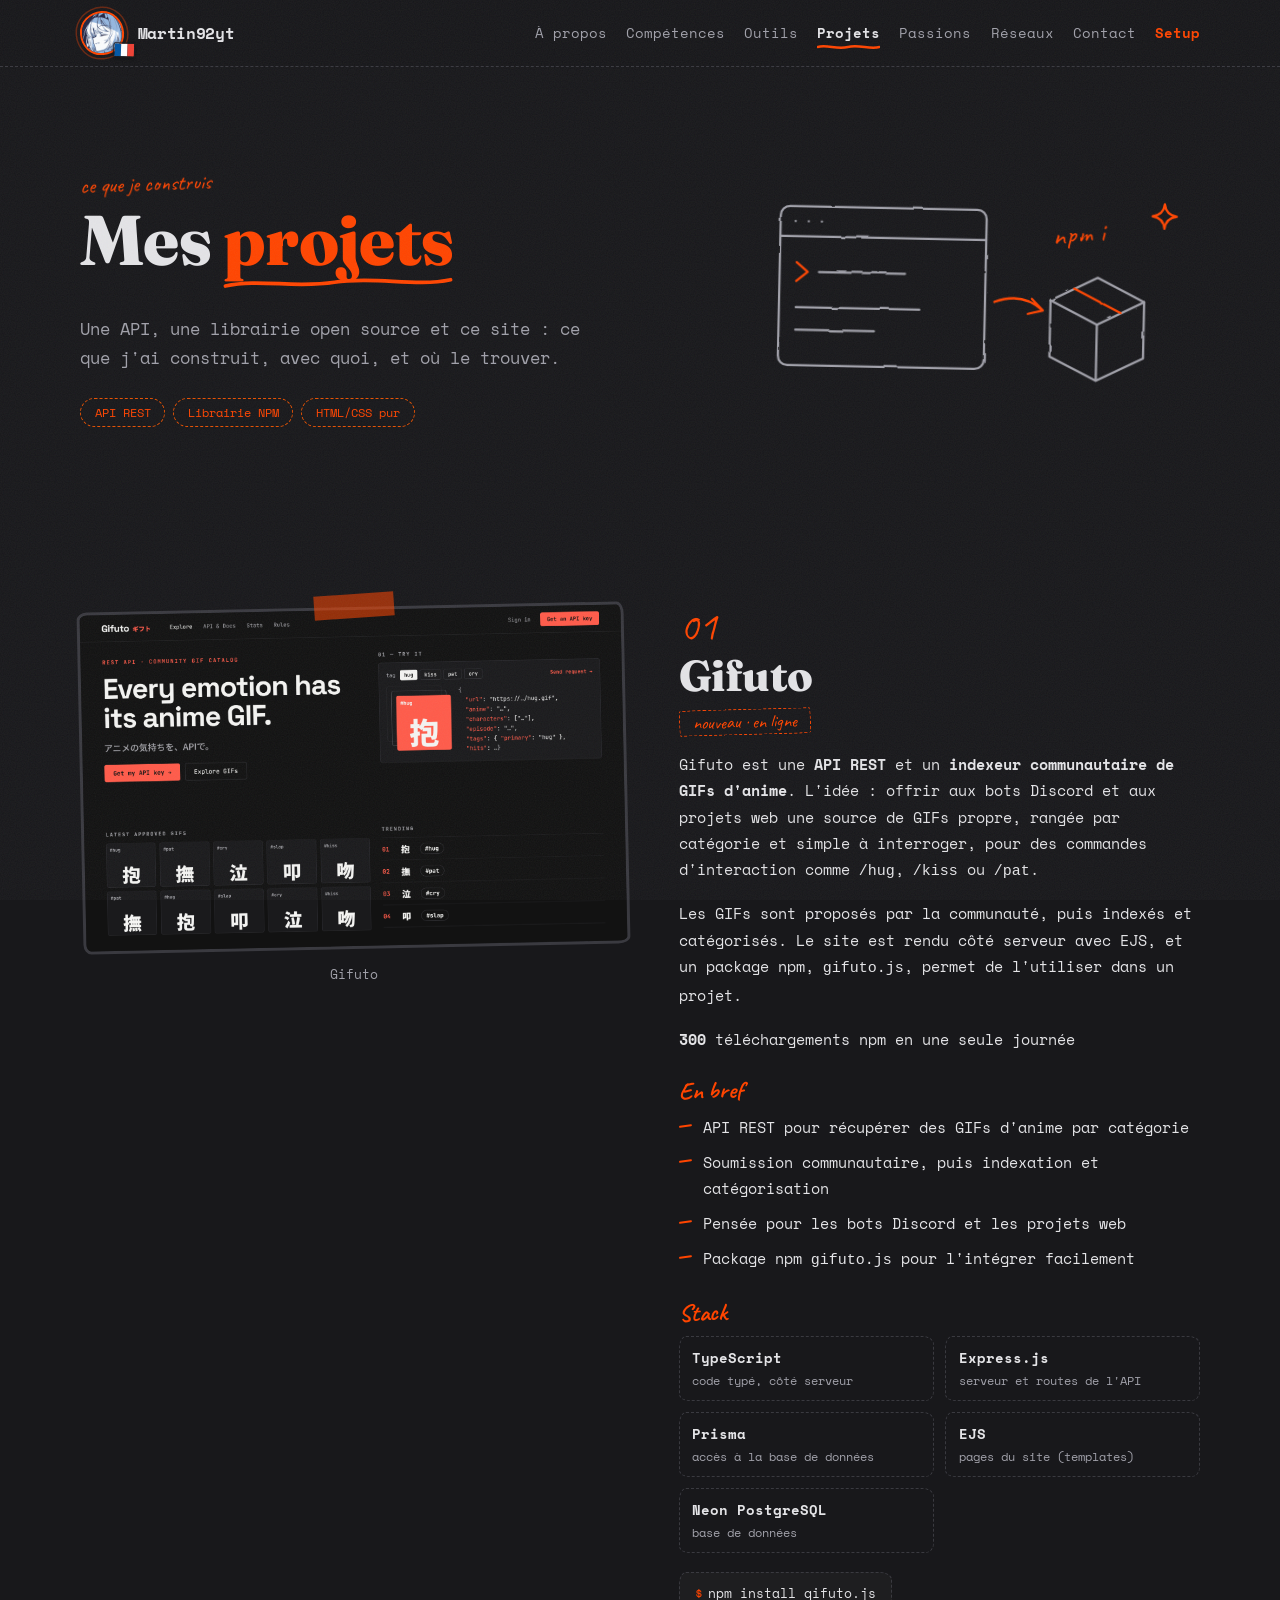
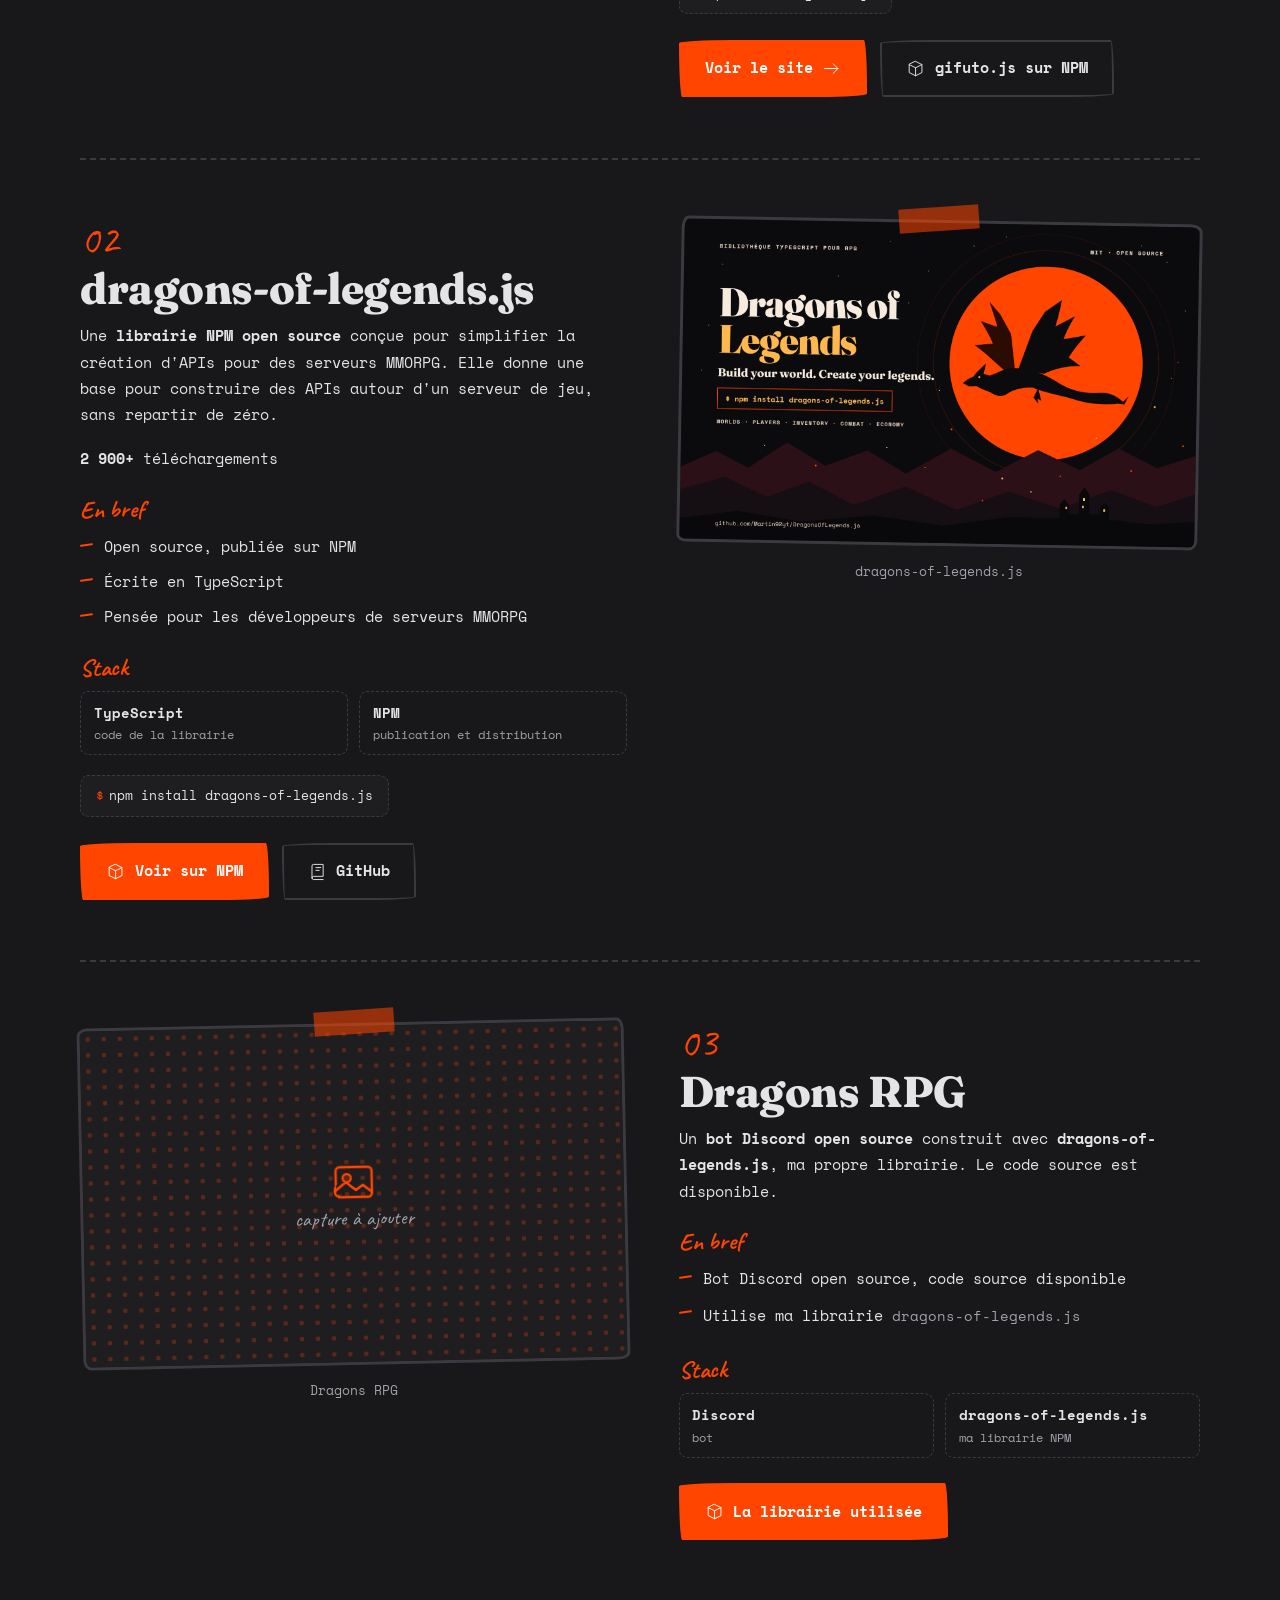
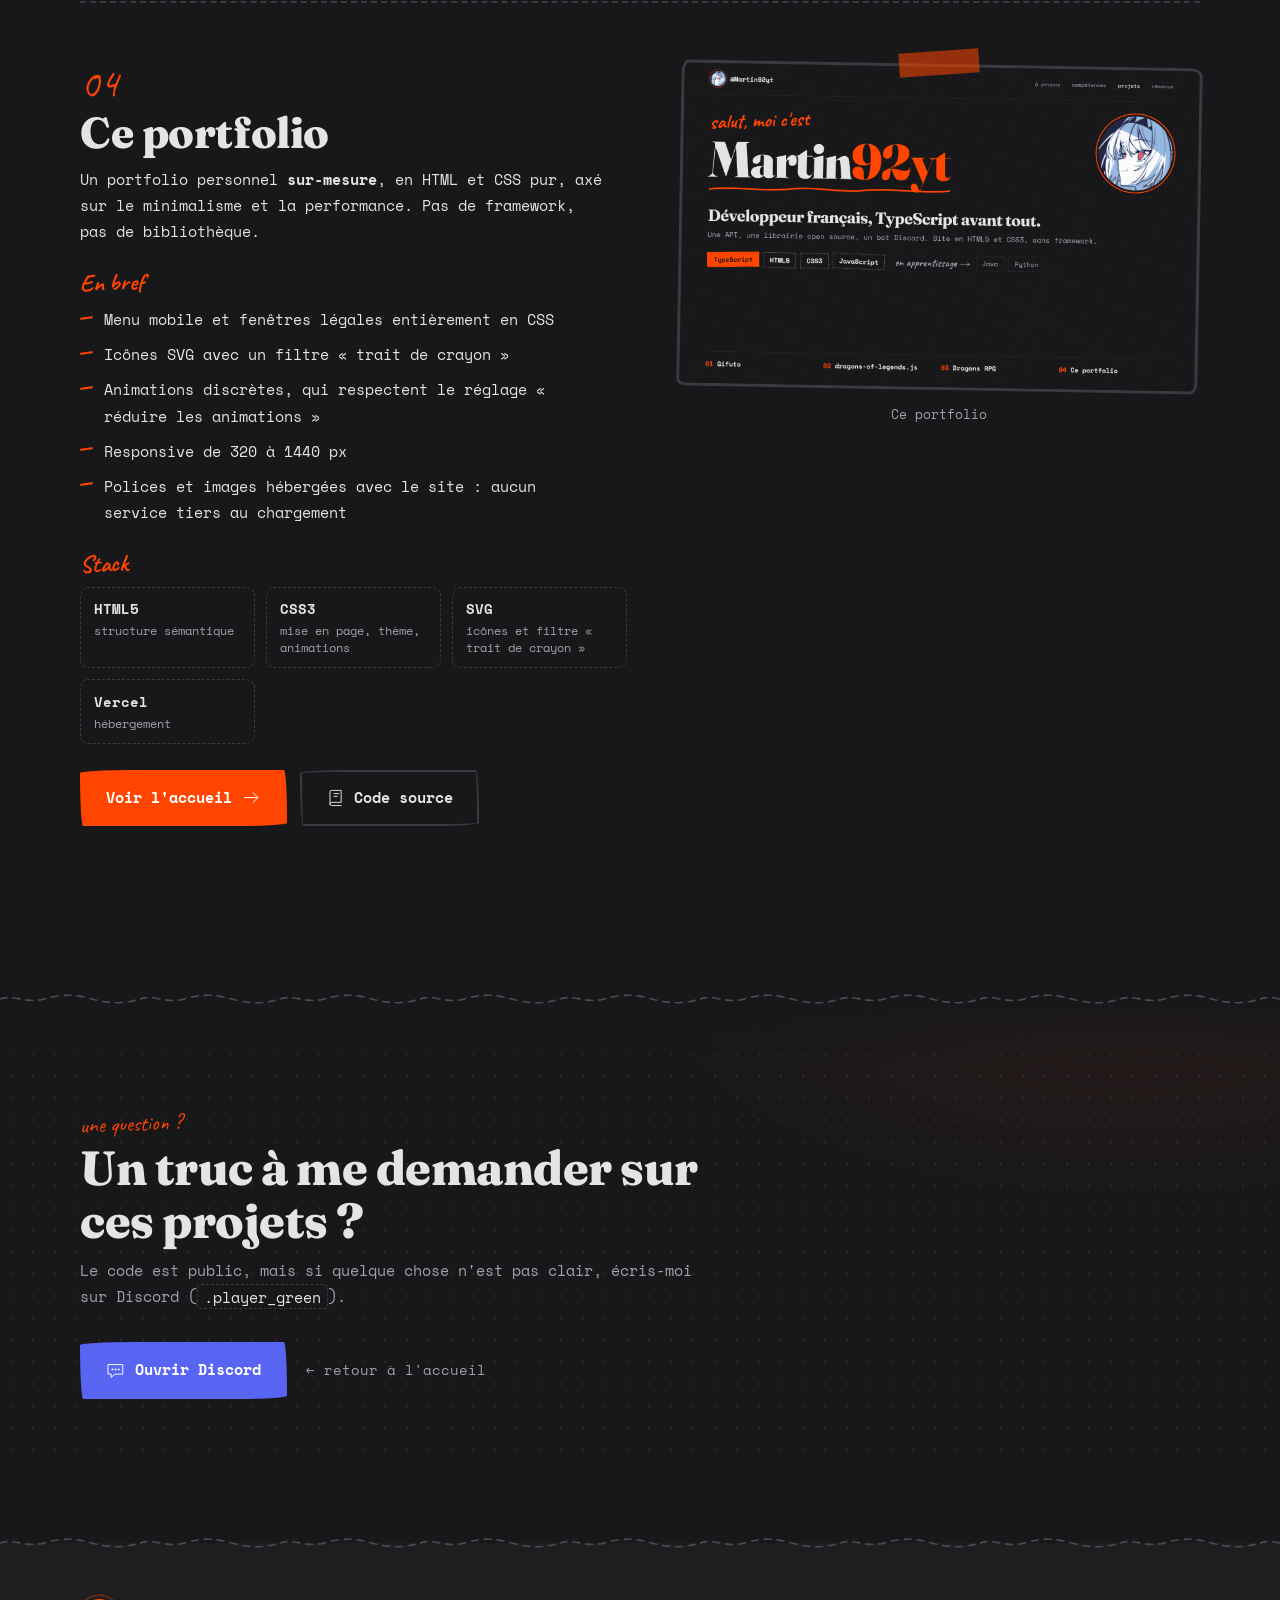
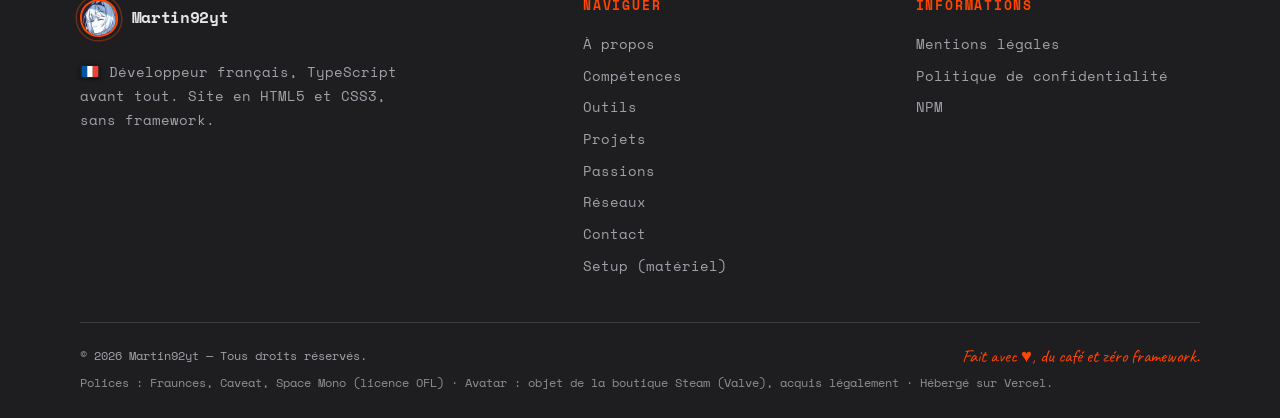
==== commit 2b40679a: "update images" ====
--- a/projets.html
+++ b/projets.html
@@ -139,7 +139,7 @@
             <div class="ph ph-ani" aria-hidden="true"><svg class="ico"><use href="#i-image"/></svg><span>capture à ajouter</span></div>
             <img src="images/projects/gifuto.png" alt="" width="1600" height="1000" loading="lazy" decoding="async" onerror="this.hidden=true">
           </div>
-          <figcaption>Gifuto : page d'accueil du site</figcaption>
+          <figcaption>Gifuto</figcaption>
         </figure>
 
         <div class="case-body reveal">
@@ -188,7 +188,7 @@
             <div class="ph ph-sat" aria-hidden="true"><svg class="ico"><use href="#i-image"/></svg><span>capture à ajouter</span></div>
             <img src="images/projects/dragons-of-legends.png" alt="" width="1600" height="1000" loading="lazy" decoding="async" onerror="this.hidden=true">
           </div>
-          <figcaption>dragons-of-legends.js : page du package sur NPM</figcaption>
+          <figcaption>dragons-of-legends.js</figcaption>
         </figure>
 
         <div class="case-body reveal">
@@ -228,7 +228,7 @@
             <div class="ph ph-ani" aria-hidden="true"><svg class="ico"><use href="#i-image"/></svg><span>capture à ajouter</span></div>
             <img src="images/projects/dragons-rpg.png" alt="" width="1600" height="1000" loading="lazy" decoding="async" onerror="this.hidden=true">
           </div>
-          <figcaption>Dragons RPG : le bot sur Discord</figcaption>
+          <figcaption>Dragons RPG</figcaption>
         </figure>
 
         <div class="case-body reveal">
@@ -266,7 +266,7 @@
             <div class="ph ph-mc" aria-hidden="true"><svg class="ico"><use href="#i-image"/></svg><span>capture à ajouter</span></div>
             <img src="images/projects/portfolio.png" alt="" width="1600" height="1000" loading="lazy" decoding="async" onerror="this.hidden=true">
           </div>
-          <figcaption>Ce portfolio : page d'accueil</figcaption>
+          <figcaption>Ce portfolio</figcaption>
         </figure>
 
         <div class="case-body reveal">
